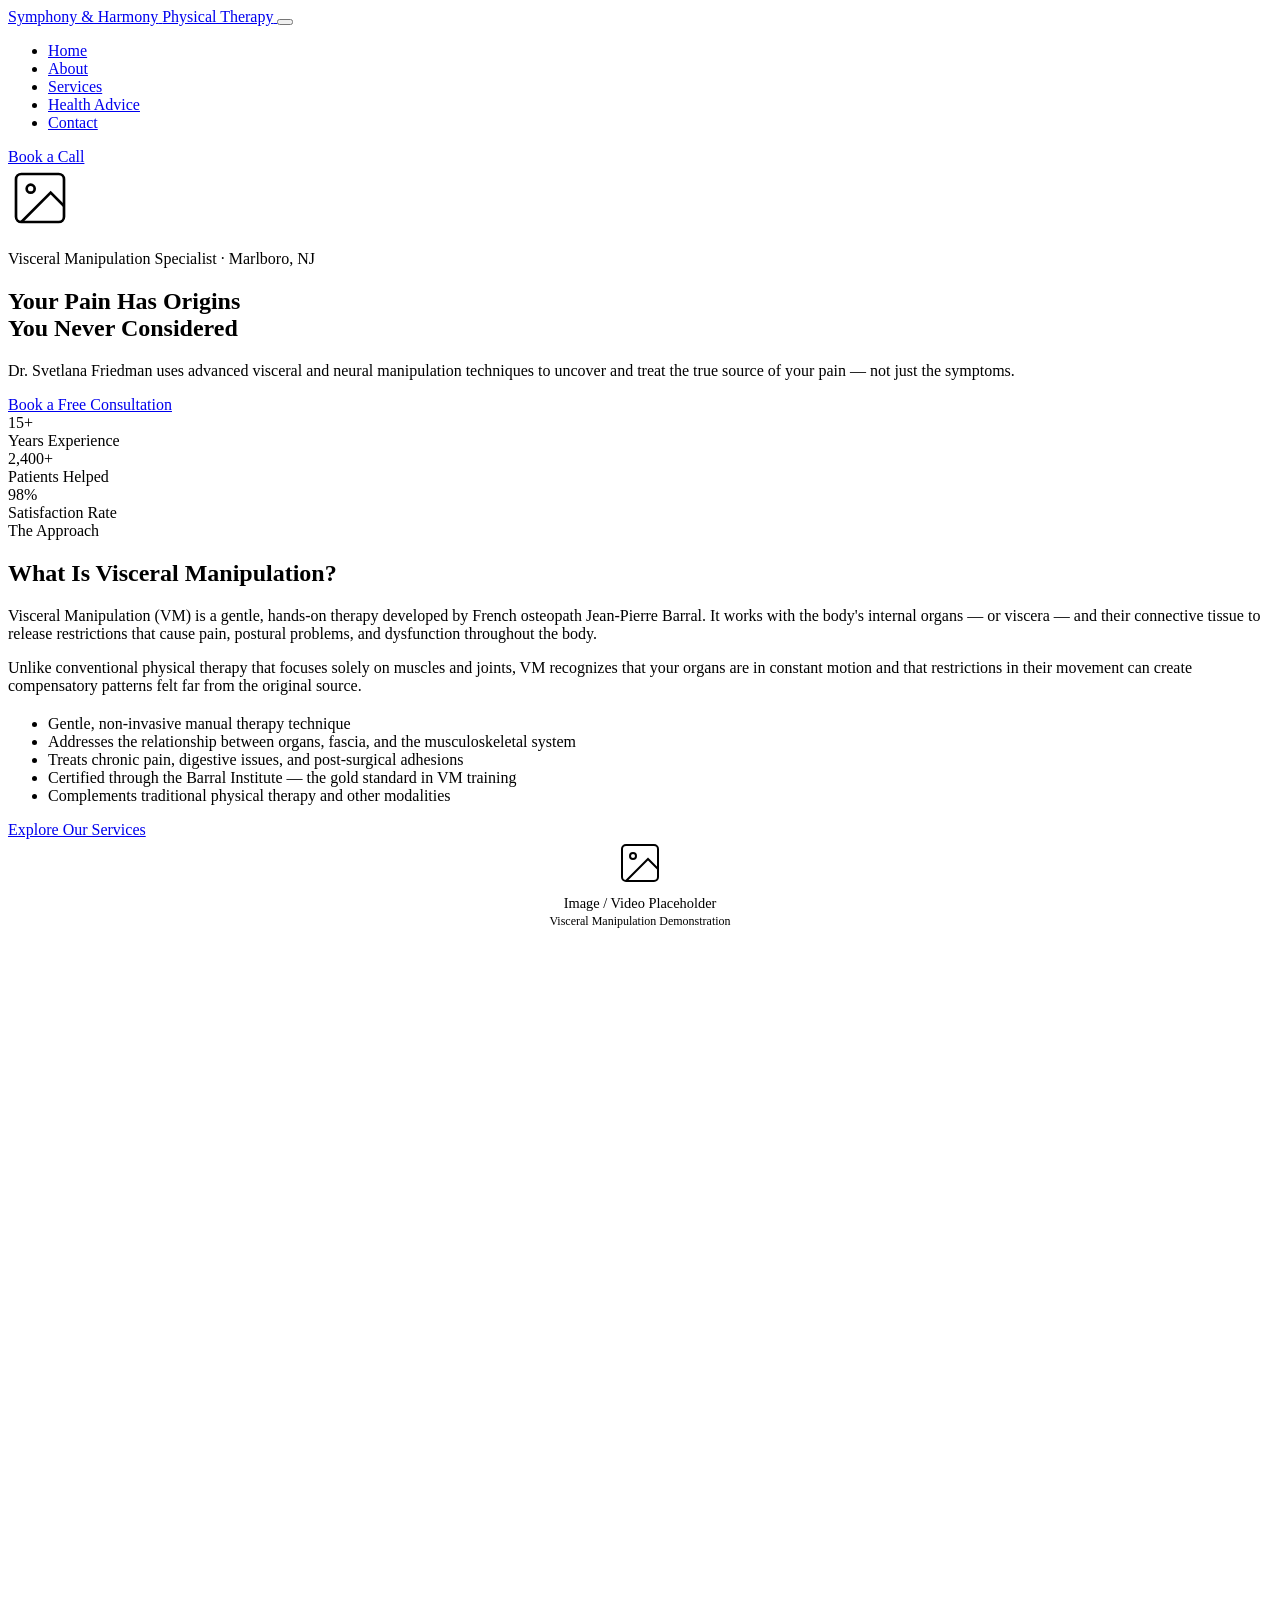
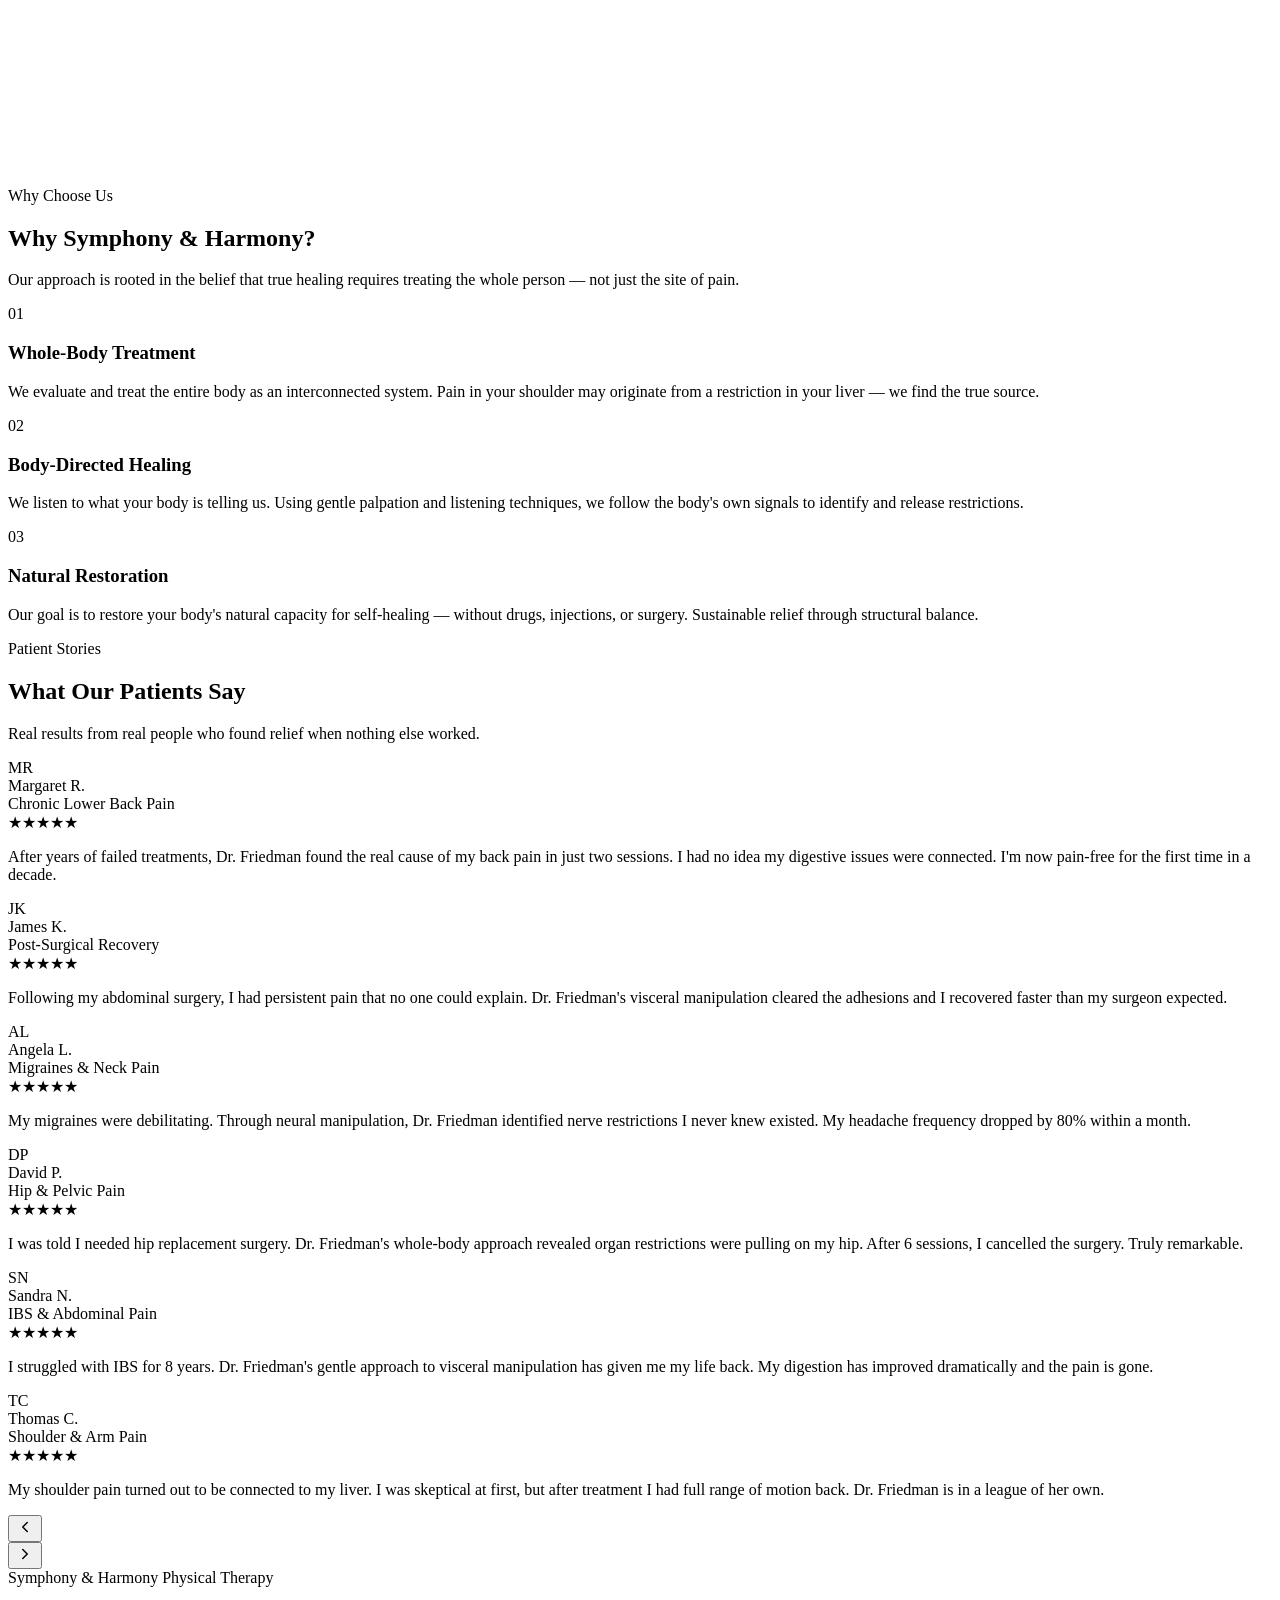
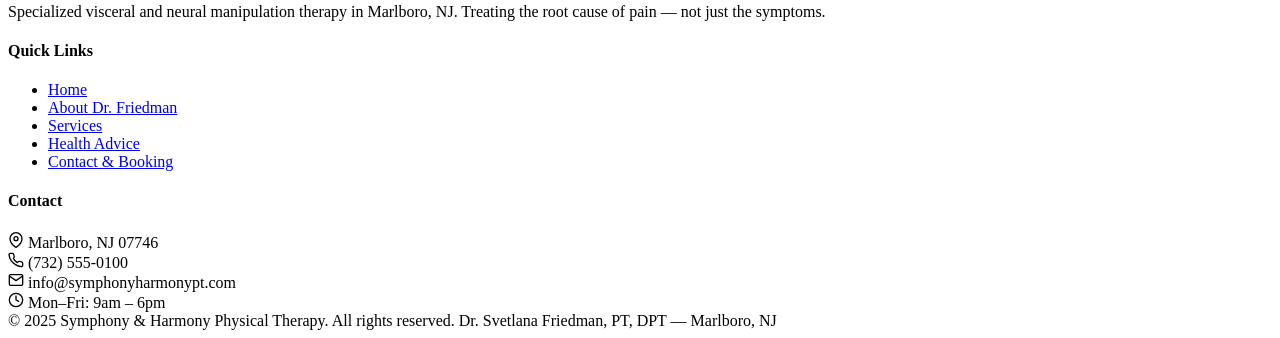
==== index.html @ 1149cce9 "Added index HTML structure for Symphony & Harmony website" ====
<!DOCTYPE html>
<html lang="en">
<head>
  <meta charset="UTF-8" />
  <meta name="viewport" content="width=device-width, initial-scale=1.0" />
  <title>Symphony & Harmony Physical Therapy — Home</title>
  <meta name="description" content="Dr. Svetlana Friedman, PT, DPT — Visceral Manipulation Specialist in Marlboro, NJ. Whole-body physical therapy that addresses the root cause of your pain." />
  <link rel="stylesheet" href="css/styles.css" />
</head>
<body>

  <!-- ══════════════════════════════════════════
       NAVBAR
  ══════════════════════════════════════════ -->
  <nav class="navbar" role="navigation" aria-label="Main navigation">
    <div class="container">
      <!-- Logo -->
      <a href="index.html" class="nav-logo" aria-label="Symphony & Harmony Physical Therapy Home">
        <span class="nav-logo__name">Symphony &amp; Harmony</span>
        <span class="nav-logo__sub">Physical Therapy</span>
      </a>

      <!-- Hamburger -->
      <button class="nav-toggle" aria-label="Toggle navigation menu" aria-expanded="false">
        <span></span><span></span><span></span>
      </button>

      <!-- Links -->
      <ul class="nav-links" role="list">
        <li><a href="index.html">Home</a></li>
        <li><a href="about.html">About</a></li>
        <li><a href="services.html">Services</a></li>
        <li><a href="health.html">Health Advice</a></li>
        <li><a href="contact.html">Contact</a></li>
      </ul>

      <!-- CTA -->
      <a href="contact.html" class="btn btn--primary nav-cta">Book a Call</a>
    </div>
  </nav>

  <!-- ══════════════════════════════════════════
       HERO
  ══════════════════════════════════════════ -->
  <section class="hero" aria-label="Hero">
    <div class="hero__bg">
      <div class="img-placeholder" style="height:100%;" aria-hidden="true">
        <!-- Hero background image placeholder -->
        <svg width="64" height="64" viewBox="0 0 24 24" fill="none" stroke="currentColor" stroke-width="1" aria-hidden="true">
          <rect x="3" y="3" width="18" height="18" rx="2"/><circle cx="8.5" cy="8.5" r="1.5"/>
          <polyline points="21 15 16 10 5 21"/>
        </svg>
      </div>
    </div>
    <div class="hero__overlay" aria-hidden="true"></div>
    <div class="hero__content fade-in">
      <p class="section__eyebrow" style="color:var(--light-blue);">Visceral Manipulation Specialist · Marlboro, NJ</p>
      <h1>Your Pain Has Origins<br>You Never Considered</h1>
      <p>Dr. Svetlana Friedman uses advanced visceral and neural manipulation techniques to uncover and treat the true source of your pain — not just the symptoms.</p>
      <a href="contact.html" class="btn btn--outline btn--lg">Book a Free Consultation</a>
    </div>
  </section>

  <!-- ══════════════════════════════════════════
       STATS BAR
  ══════════════════════════════════════════ -->
  <div class="stats-bar" aria-label="Practice statistics">
    <div class="container">
      <div class="stat-item fade-in">
        <div class="stat-item__number">15+</div>
        <div class="stat-item__label">Years Experience</div>
      </div>
      <div class="stat-item fade-in fade-in--delay-1">
        <div class="stat-item__number">2,400+</div>
        <div class="stat-item__label">Patients Helped</div>
      </div>
      <div class="stat-item fade-in fade-in--delay-2">
        <div class="stat-item__number">98%</div>
        <div class="stat-item__label">Satisfaction Rate</div>
      </div>
    </div>
  </div>

  <!-- ══════════════════════════════════════════
       WHAT IS VISCERAL MANIPULATION
  ══════════════════════════════════════════ -->
  <section class="section" id="visceral-manipulation" aria-labelledby="vm-heading">
    <div class="container">
      <div class="two-col">
        <!-- Text left -->
        <div class="fade-in">
          <span class="section__eyebrow">The Approach</span>
          <h2 id="vm-heading">What Is Visceral Manipulation?</h2>
          <p>Visceral Manipulation (VM) is a gentle, hands-on therapy developed by French osteopath Jean-Pierre Barral. It works with the body's internal organs — or viscera — and their connective tissue to release restrictions that cause pain, postural problems, and dysfunction throughout the body.</p>
          <p style="margin-top:1rem;">Unlike conventional physical therapy that focuses solely on muscles and joints, VM recognizes that your organs are in constant motion and that restrictions in their movement can create compensatory patterns felt far from the original source.</p>
          <ul class="dot-list" style="margin-top:1.25rem;">
            <li>Gentle, non-invasive manual therapy technique</li>
            <li>Addresses the relationship between organs, fascia, and the musculoskeletal system</li>
            <li>Treats chronic pain, digestive issues, and post-surgical adhesions</li>
            <li>Certified through the Barral Institute — the gold standard in VM training</li>
            <li>Complements traditional physical therapy and other modalities</li>
          </ul>
          <a href="services.html" class="btn btn--primary" style="margin-top:1.75rem;">Explore Our Services</a>
        </div>
        <!-- Image/video placeholder right -->
        <div class="fade-in fade-in--delay-1">
          <div class="img-placeholder" style="aspect-ratio:4/3; border-radius:var(--radius); font-size:0.9rem;" aria-label="Visceral Manipulation demonstration image placeholder">
            <div style="text-align:center;">
              <svg width="48" height="48" viewBox="0 0 24 24" fill="none" stroke="currentColor" stroke-width="1" aria-hidden="true" style="margin:0 auto 0.5rem;display:block;">
                <rect x="3" y="3" width="18" height="18" rx="2"/><circle cx="8.5" cy="8.5" r="1.5"/>
                <polyline points="21 15 16 10 5 21"/>
              </svg>
              Image / Video Placeholder<br><small>Visceral Manipulation Demonstration</small>
            </div>
          </div>
        </div>
      </div>
    </div>
  </section>

  <!-- ══════════════════════════════════════════
       WHY SYMPHONY & HARMONY
  ══════════════════════════════════════════ -->
  <section class="section section--alt" id="why-us" aria-labelledby="why-heading">
    <div class="container">
      <div class="section__header fade-in">
        <span class="section__eyebrow">Why Choose Us</span>
        <h2 id="why-heading">Why Symphony &amp; Harmony?</h2>
        <p>Our approach is rooted in the belief that true healing requires treating the whole person — not just the site of pain.</p>
      </div>
      <div class="why-cards">
        <div class="why-card fade-in">
          <div class="why-card__accent"></div>
          <div class="why-card__body">
            <div class="why-card__badge">01</div>
            <h3>Whole-Body Treatment</h3>
            <p>We evaluate and treat the entire body as an interconnected system. Pain in your shoulder may originate from a restriction in your liver — we find the true source.</p>
          </div>
        </div>
        <div class="why-card fade-in fade-in--delay-1">
          <div class="why-card__accent" style="background:var(--medium-blue);"></div>
          <div class="why-card__body">
            <div class="why-card__badge">02</div>
            <h3>Body-Directed Healing</h3>
            <p>We listen to what your body is telling us. Using gentle palpation and listening techniques, we follow the body's own signals to identify and release restrictions.</p>
          </div>
        </div>
        <div class="why-card fade-in fade-in--delay-2">
          <div class="why-card__accent" style="background:var(--light-blue);"></div>
          <div class="why-card__body">
            <div class="why-card__badge">03</div>
            <h3>Natural Restoration</h3>
            <p>Our goal is to restore your body's natural capacity for self-healing — without drugs, injections, or surgery. Sustainable relief through structural balance.</p>
          </div>
        </div>
      </div>
    </div>
  </section>

  <!-- ══════════════════════════════════════════
       TESTIMONIALS
  ══════════════════════════════════════════ -->
  <section class="section testimonials" id="testimonials" aria-labelledby="testimonials-heading">
    <div class="container">
      <div class="section__header fade-in">
        <span class="section__eyebrow">Patient Stories</span>
        <h2 id="testimonials-heading">What Our Patients Say</h2>
        <p>Real results from real people who found relief when nothing else worked.</p>
      </div>

      <div class="testimonial-track-wrap fade-in">
        <div class="testimonial-track">

          <!-- Testimonial 1 -->
          <div class="testimonial-card">
            <div class="testimonial-card__header">
              <div class="testimonial-avatar" aria-hidden="true">MR</div>
              <div>
                <div class="testimonial-card__name">Margaret R.</div>
                <div class="testimonial-card__condition">Chronic Lower Back Pain</div>
              </div>
            </div>
            <div class="stars" aria-label="5 out of 5 stars">★★★★★</div>
            <p class="testimonial-card__quote">After years of failed treatments, Dr. Friedman found the real cause of my back pain in just two sessions. I had no idea my digestive issues were connected. I'm now pain-free for the first time in a decade.</p>
          </div>

          <!-- Testimonial 2 -->
          <div class="testimonial-card">
            <div class="testimonial-card__header">
              <div class="testimonial-avatar" aria-hidden="true">JK</div>
              <div>
                <div class="testimonial-card__name">James K.</div>
                <div class="testimonial-card__condition">Post-Surgical Recovery</div>
              </div>
            </div>
            <div class="stars" aria-label="5 out of 5 stars">★★★★★</div>
            <p class="testimonial-card__quote">Following my abdominal surgery, I had persistent pain that no one could explain. Dr. Friedman's visceral manipulation cleared the adhesions and I recovered faster than my surgeon expected.</p>
          </div>

          <!-- Testimonial 3 -->
          <div class="testimonial-card">
            <div class="testimonial-card__header">
              <div class="testimonial-avatar" aria-hidden="true">AL</div>
              <div>
                <div class="testimonial-card__name">Angela L.</div>
                <div class="testimonial-card__condition">Migraines &amp; Neck Pain</div>
              </div>
            </div>
            <div class="stars" aria-label="5 out of 5 stars">★★★★★</div>
            <p class="testimonial-card__quote">My migraines were debilitating. Through neural manipulation, Dr. Friedman identified nerve restrictions I never knew existed. My headache frequency dropped by 80% within a month.</p>
          </div>

          <!-- Testimonial 4 -->
          <div class="testimonial-card">
            <div class="testimonial-card__header">
              <div class="testimonial-avatar" aria-hidden="true">DP</div>
              <div>
                <div class="testimonial-card__name">David P.</div>
                <div class="testimonial-card__condition">Hip &amp; Pelvic Pain</div>
              </div>
            </div>
            <div class="stars" aria-label="5 out of 5 stars">★★★★★</div>
            <p class="testimonial-card__quote">I was told I needed hip replacement surgery. Dr. Friedman's whole-body approach revealed organ restrictions were pulling on my hip. After 6 sessions, I cancelled the surgery. Truly remarkable.</p>
          </div>

          <!-- Testimonial 5 -->
          <div class="testimonial-card">
            <div class="testimonial-card__header">
              <div class="testimonial-avatar" aria-hidden="true">SN</div>
              <div>
                <div class="testimonial-card__name">Sandra N.</div>
                <div class="testimonial-card__condition">IBS &amp; Abdominal Pain</div>
              </div>
            </div>
            <div class="stars" aria-label="5 out of 5 stars">★★★★★</div>
            <p class="testimonial-card__quote">I struggled with IBS for 8 years. Dr. Friedman's gentle approach to visceral manipulation has given me my life back. My digestion has improved dramatically and the pain is gone.</p>
          </div>

          <!-- Testimonial 6 -->
          <div class="testimonial-card">
            <div class="testimonial-card__header">
              <div class="testimonial-avatar" aria-hidden="true">TC</div>
              <div>
                <div class="testimonial-card__name">Thomas C.</div>
                <div class="testimonial-card__condition">Shoulder &amp; Arm Pain</div>
              </div>
            </div>
            <div class="stars" aria-label="5 out of 5 stars">★★★★★</div>
            <p class="testimonial-card__quote">My shoulder pain turned out to be connected to my liver. I was skeptical at first, but after treatment I had full range of motion back. Dr. Friedman is in a league of her own.</p>
          </div>

        </div>
      </div>

      <!-- Controls -->
      <div class="carousel-controls fade-in">
        <button class="carousel-btn carousel-btn--prev" aria-label="Previous testimonials">
          <svg width="18" height="18" viewBox="0 0 24 24" fill="none" stroke="currentColor" stroke-width="2" stroke-linecap="round" stroke-linejoin="round" aria-hidden="true"><polyline points="15 18 9 12 15 6"/></svg>
        </button>
        <div class="carousel-dots" role="tablist" aria-label="Testimonial pages"></div>
        <button class="carousel-btn carousel-btn--next" aria-label="Next testimonials">
          <svg width="18" height="18" viewBox="0 0 24 24" fill="none" stroke="currentColor" stroke-width="2" stroke-linecap="round" stroke-linejoin="round" aria-hidden="true"><polyline points="9 18 15 12 9 6"/></svg>
        </button>
      </div>
    </div>
  </section>

  <!-- ══════════════════════════════════════════
       FOOTER
  ══════════════════════════════════════════ -->
  <footer class="footer" role="contentinfo">
    <div class="container">
      <div class="footer__grid">
        <!-- Brand -->
        <div class="footer__brand">
          <div class="nav-logo">
            <span class="nav-logo__name">Symphony &amp; Harmony</span>
            <span class="nav-logo__sub">Physical Therapy</span>
          </div>
          <p>Specialized visceral and neural manipulation therapy in Marlboro, NJ. Treating the root cause of pain — not just the symptoms.</p>
        </div>
        <!-- Quick Links -->
        <div class="footer__col">
          <h4>Quick Links</h4>
          <ul>
            <li><a href="index.html">Home</a></li>
            <li><a href="about.html">About Dr. Friedman</a></li>
            <li><a href="services.html">Services</a></li>
            <li><a href="health.html">Health Advice</a></li>
            <li><a href="contact.html">Contact &amp; Booking</a></li>
          </ul>
        </div>
        <!-- Contact -->
        <div class="footer__col">
          <h4>Contact</h4>
          <div class="footer__contact-item">
            <svg width="16" height="16" viewBox="0 0 24 24" fill="none" stroke="currentColor" stroke-width="2" stroke-linecap="round" stroke-linejoin="round" aria-hidden="true"><path d="M21 10c0 7-9 13-9 13s-9-6-9-13a9 9 0 0 1 18 0z"/><circle cx="12" cy="10" r="3"/></svg>
            <span>Marlboro, NJ 07746</span>
          </div>
          <div class="footer__contact-item">
            <svg width="16" height="16" viewBox="0 0 24 24" fill="none" stroke="currentColor" stroke-width="2" stroke-linecap="round" stroke-linejoin="round" aria-hidden="true"><path d="M22 16.92v3a2 2 0 0 1-2.18 2 19.79 19.79 0 0 1-8.63-3.07A19.5 19.5 0 0 1 4.69 13a19.79 19.79 0 0 1-3.07-8.67A2 2 0 0 1 3.6 2h3a2 2 0 0 1 2 1.72c.127.96.361 1.903.7 2.81a2 2 0 0 1-.45 2.11L8.09 9.91a16 16 0 0 0 6 6l1.27-1.27a2 2 0 0 1 2.11-.45c.907.339 1.85.573 2.81.7A2 2 0 0 1 22 16.92z"/></svg>
            <span>(732) 555-0100</span>
          </div>
          <div class="footer__contact-item">
            <svg width="16" height="16" viewBox="0 0 24 24" fill="none" stroke="currentColor" stroke-width="2" stroke-linecap="round" stroke-linejoin="round" aria-hidden="true"><path d="M4 4h16c1.1 0 2 .9 2 2v12c0 1.1-.9 2-2 2H4c-1.1 0-2-.9-2-2V6c0-1.1.9-2 2-2z"/><polyline points="22,6 12,13 2,6"/></svg>
            <span>info@symphonyharmonypt.com</span>
          </div>
          <div class="footer__contact-item">
            <svg width="16" height="16" viewBox="0 0 24 24" fill="none" stroke="currentColor" stroke-width="2" stroke-linecap="round" stroke-linejoin="round" aria-hidden="true"><circle cx="12" cy="12" r="10"/><polyline points="12 6 12 12 16 14"/></svg>
            <span>Mon–Fri: 9am – 6pm</span>
          </div>
        </div>
      </div>

      <div class="footer__bottom">
        <span>&copy; 2025 Symphony &amp; Harmony Physical Therapy. All rights reserved.</span>
        <span>Dr. Svetlana Friedman, PT, DPT — Marlboro, NJ</span>
      </div>
    </div>
  </footer>

  <script src="js/main.js"></script>
</body>
</html>
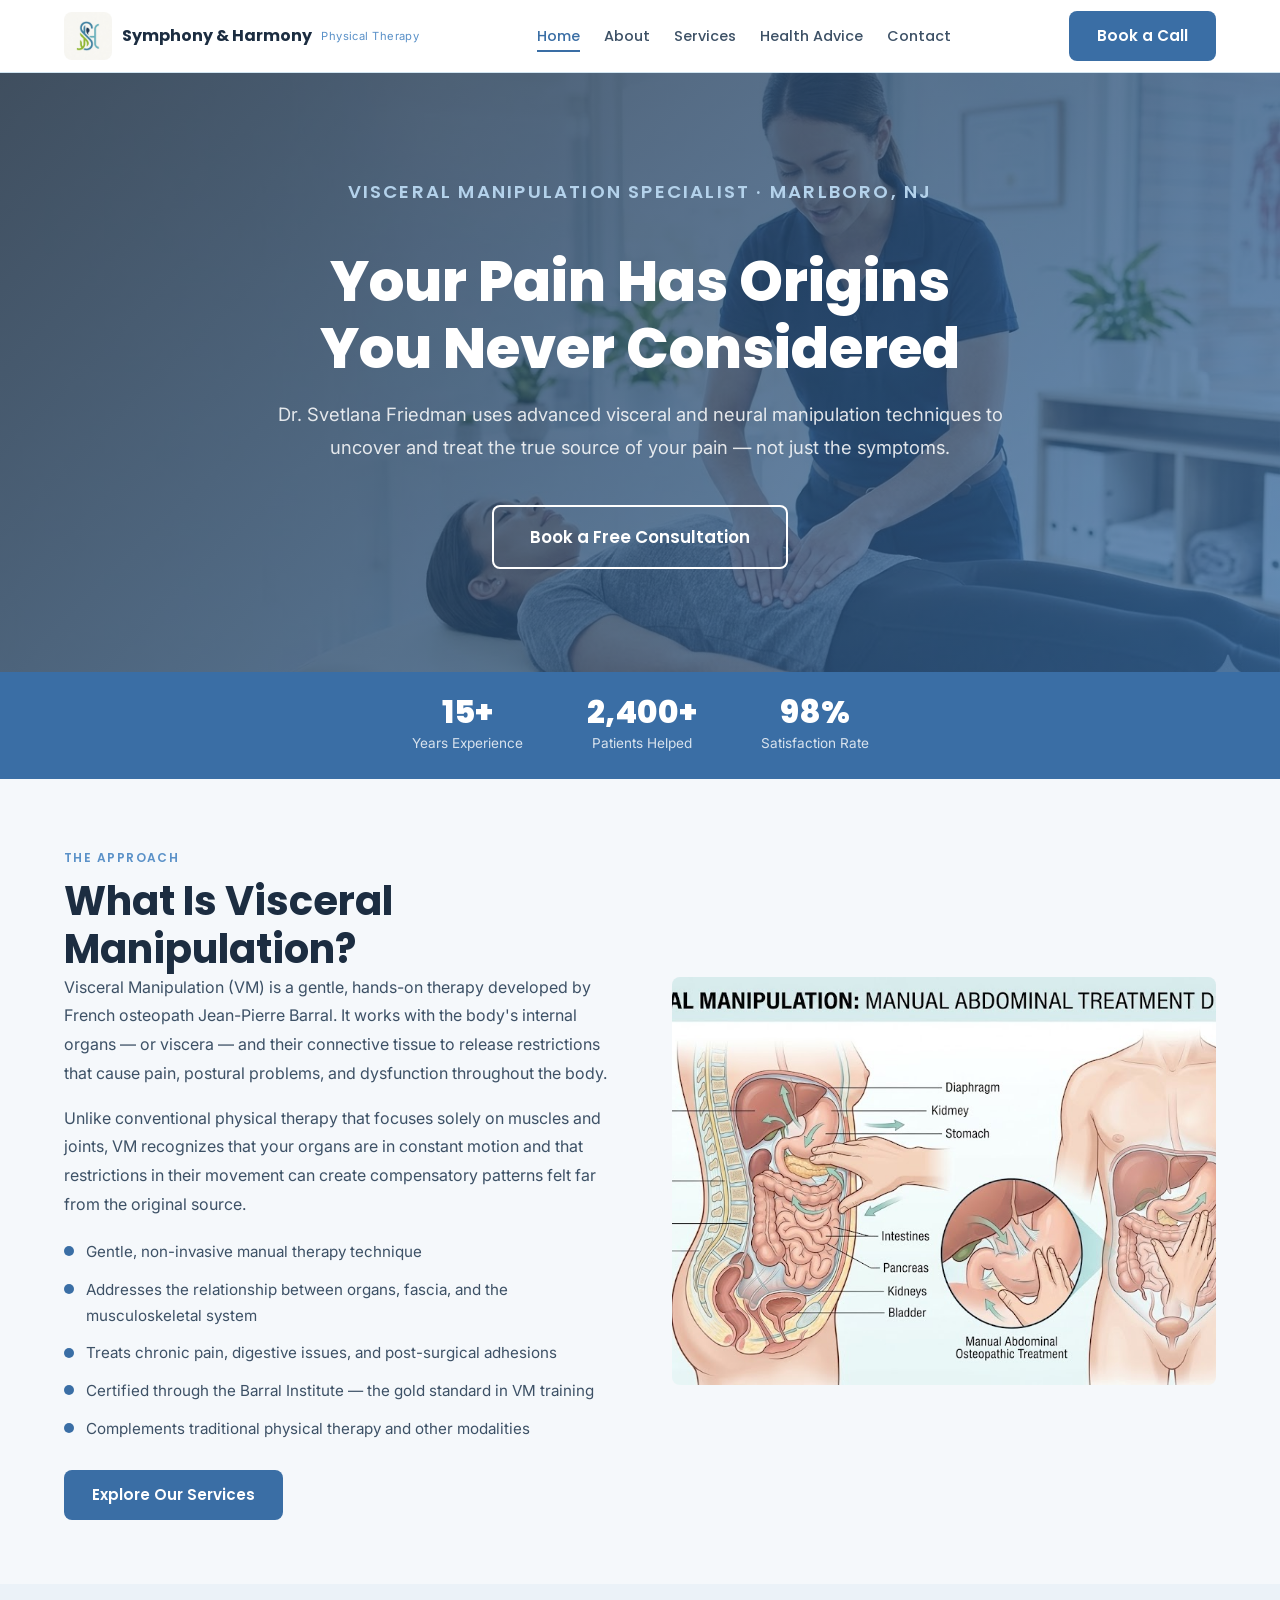
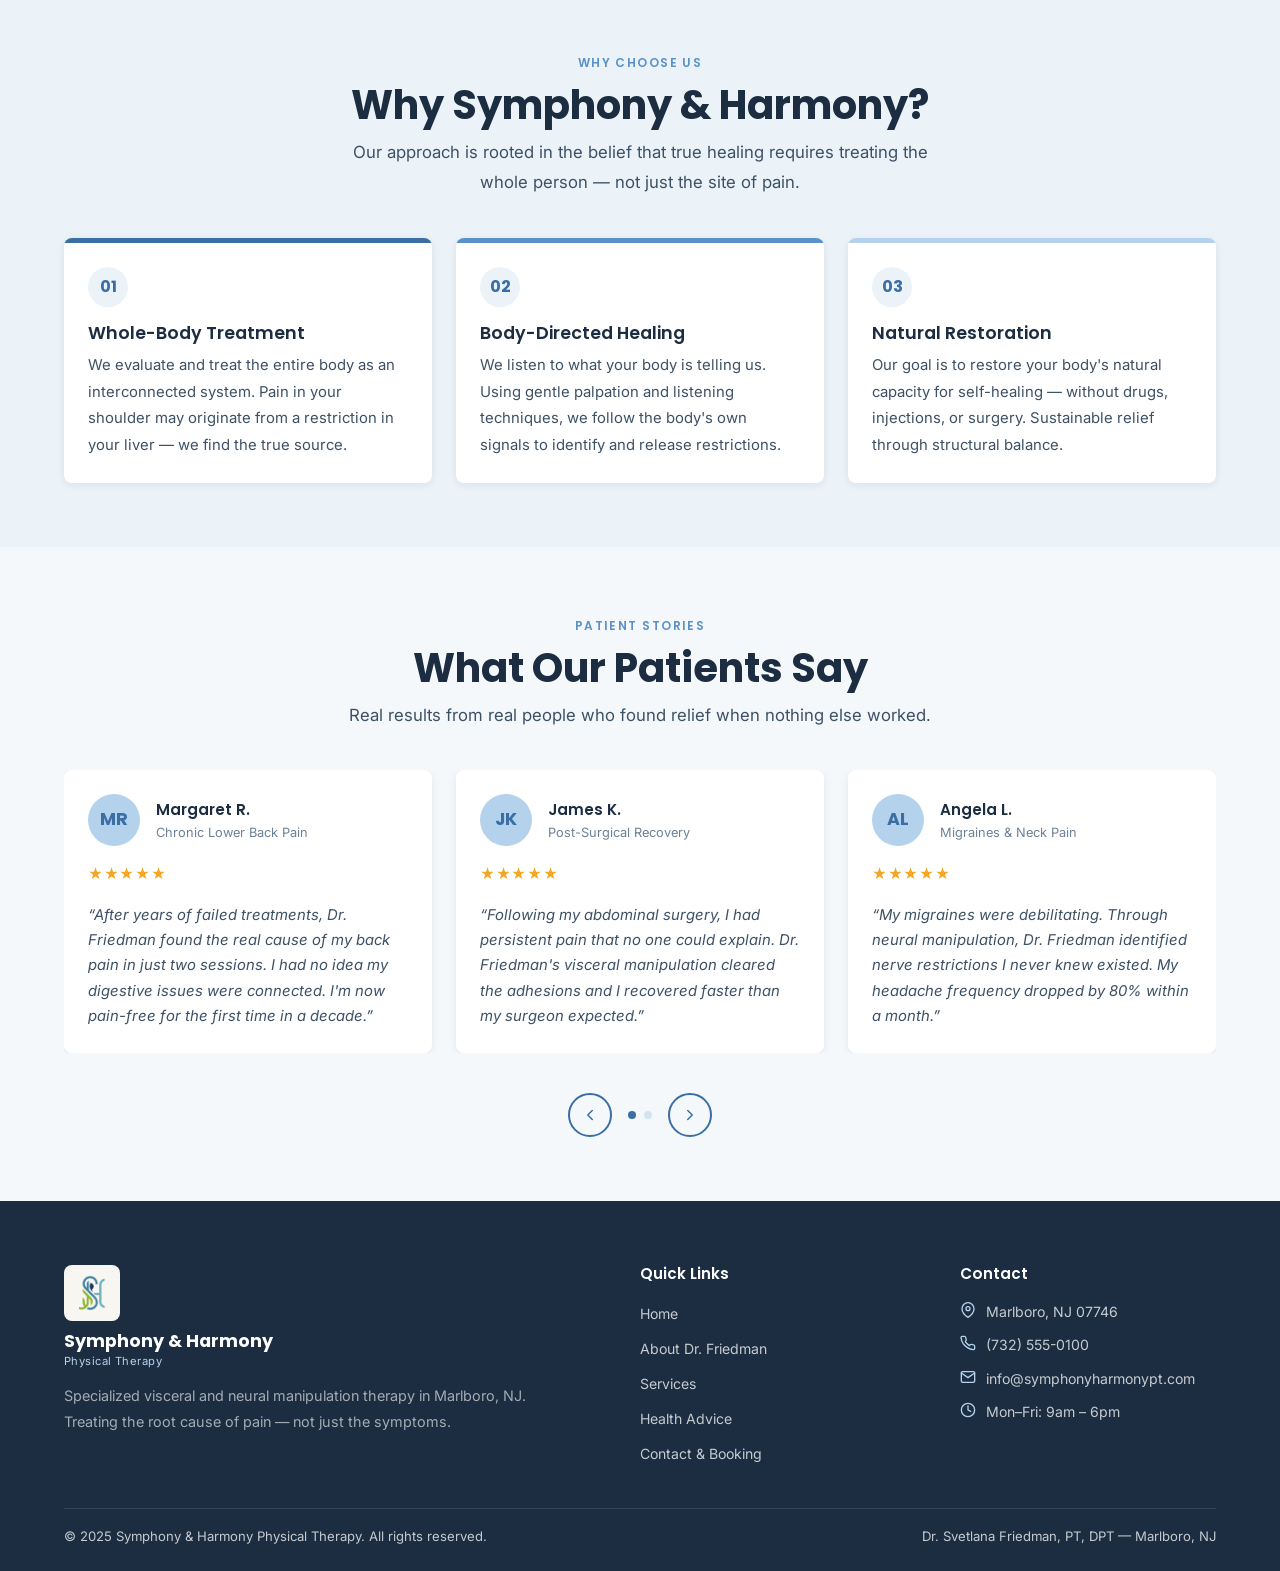
==== commit d1dad0ff: "added images into site now time to style" ====
--- a/index.html
+++ b/index.html
@@ -16,6 +16,7 @@
     <div class="container">
       <!-- Logo -->
       <a href="index.html" class="nav-logo" aria-label="Symphony & Harmony Physical Therapy Home">
+        <img src="images/logo.jpg" alt="Symphony & Harmony logo" class="nav-logo__img" />
         <span class="nav-logo__name">Symphony &amp; Harmony</span>
         <span class="nav-logo__sub">Physical Therapy</span>
       </a>
@@ -44,13 +45,7 @@
   ══════════════════════════════════════════ -->
   <section class="hero" aria-label="Hero">
     <div class="hero__bg">
-      <div class="img-placeholder" style="height:100%;" aria-hidden="true">
-        <!-- Hero background image placeholder -->
-        <svg width="64" height="64" viewBox="0 0 24 24" fill="none" stroke="currentColor" stroke-width="1" aria-hidden="true">
-          <rect x="3" y="3" width="18" height="18" rx="2"/><circle cx="8.5" cy="8.5" r="1.5"/>
-          <polyline points="21 15 16 10 5 21"/>
-        </svg>
-      </div>
+      <img src="images/home.jpg" alt="Symphony & Harmony clinic" class="hero__bg-img" />
     </div>
     <div class="hero__overlay" aria-hidden="true"></div>
     <div class="hero__content fade-in">
@@ -104,15 +99,7 @@
         </div>
         <!-- Image/video placeholder right -->
         <div class="fade-in fade-in--delay-1">
-          <div class="img-placeholder" style="aspect-ratio:4/3; border-radius:var(--radius); font-size:0.9rem;" aria-label="Visceral Manipulation demonstration image placeholder">
-            <div style="text-align:center;">
-              <svg width="48" height="48" viewBox="0 0 24 24" fill="none" stroke="currentColor" stroke-width="1" aria-hidden="true" style="margin:0 auto 0.5rem;display:block;">
-                <rect x="3" y="3" width="18" height="18" rx="2"/><circle cx="8.5" cy="8.5" r="1.5"/>
-                <polyline points="21 15 16 10 5 21"/>
-              </svg>
-              Image / Video Placeholder<br><small>Visceral Manipulation Demonstration</small>
-            </div>
-          </div>
+            <img src="images/Visceral Manipulation Treatment.jpg" alt="Visceral Manipulation demonstration" style="width:100%; aspect-ratio:4/3; border-radius:var(--radius); object-fit:cover;" />
         </div>
       </div>
     </div>
@@ -274,9 +261,10 @@
         <!-- Brand -->
         <div class="footer__brand">
           <div class="nav-logo">
-            <span class="nav-logo__name">Symphony &amp; Harmony</span>
-            <span class="nav-logo__sub">Physical Therapy</span>
-          </div>
+              <img src="images/logo.jpg" alt="Symphony & Harmony logo" class="nav-logo__img" />
+              <span class="nav-logo__name">Symphony &amp; Harmony</span>
+              <span class="nav-logo__sub">Physical Therapy</span>
+            </div>
           <p>Specialized visceral and neural manipulation therapy in Marlboro, NJ. Treating the root cause of pain — not just the symptoms.</p>
         </div>
         <!-- Quick Links -->
@@ -319,6 +307,7 @@
     </div>
   </footer>
 
+  <script src="https://code.jquery.com/jquery-3.6.4.min.js"></script>
   <script src="js/main.js"></script>
 </body>
 </html>
--- a/css/styles.css
+++ b/css/styles.css
@@ -0,0 +1,1033 @@
+/* ============================================================
+   Symphony & Harmony Physical Therapy — Global Stylesheet
+   ============================================================ */
+
+/* ── Google Fonts ── */
+@import url('https://fonts.googleapis.com/css2?family=Poppins:wght@400;500;600;700;800&family=Inter:wght@300;400;500;600&display=swap');
+
+/* ── CSS Custom Properties ── */
+:root {
+  --navy:        #1C2D41;
+  --primary:     #3A6EA5;
+  --medium-blue: #5A91C8;
+  --light-blue:  #B4D2EB;
+  --page-bg:     #F5F8FB;
+  --section-bg:  #EBF2F8;
+  --white:       #FFFFFF;
+  --text-dark:   #1C2D41;
+  --text-mid:    #3D5166;
+  --text-light:  #6B8299;
+  --border:      #D0E4F0;
+
+  --radius:      8px;
+  --shadow-sm:   0 2px 8px rgba(28,45,65,0.08);
+  --shadow-md:   0 4px 20px rgba(28,45,65,0.12);
+  --shadow-lg:   0 8px 40px rgba(28,45,65,0.16);
+
+  --space-xs:    0.5rem;
+  --space-sm:    1rem;
+  --space-md:    1.5rem;
+  --space-lg:    2.5rem;
+  --space-xl:    4rem;
+  --space-2xl:   6rem;
+
+  --container:   1200px;
+  --nav-h:       72px;
+
+  --font-head:   'Poppins', sans-serif;
+  --font-body:   'Inter', sans-serif;
+
+  --transition:  0.3s ease;
+}
+
+/* ── Reset & Base ── */
+*, *::before, *::after { box-sizing: border-box; margin: 0; padding: 0; }
+
+html { scroll-behavior: smooth; font-size: 16px; }
+
+body {
+  font-family: var(--font-body);
+  background: var(--page-bg);
+  color: var(--text-dark);
+  line-height: 1.7;
+  -webkit-font-smoothing: antialiased;
+}
+
+img { max-width: 100%; display: block; }
+a  { color: inherit; text-decoration: none; }
+ul { list-style: none; }
+button { cursor: pointer; border: none; background: none; font-family: inherit; }
+
+/* ── Typography ── */
+h1, h2, h3, h4, h5 {
+  font-family: var(--font-head);
+  line-height: 1.2;
+  color: var(--text-dark);
+}
+h1 { font-size: clamp(2rem, 5vw, 3.5rem); font-weight: 800; }
+h2 { font-size: clamp(1.6rem, 3.5vw, 2.5rem); font-weight: 700; }
+h3 { font-size: clamp(1.2rem, 2.5vw, 1.6rem); font-weight: 600; }
+h4 { font-size: 1.1rem; font-weight: 600; }
+p  { color: var(--text-mid); line-height: 1.8; }
+
+/* ── Container ── */
+.container {
+  width: 100%;
+  max-width: var(--container);
+  margin: 0 auto;
+  padding: 0 var(--space-md);
+}
+
+/* ── Section Spacing ── */
+.section { padding: var(--space-xl) 0; }
+.section--alt { background: var(--section-bg); }
+.section__header { text-align: center; margin-bottom: var(--space-lg); }
+.section__header p { max-width: 600px; margin: var(--space-xs) auto 0; font-size: 1.05rem; }
+.section__eyebrow {
+  display: inline-block;
+  font-family: var(--font-head);
+  font-size: 0.75rem;
+  font-weight: 600;
+  letter-spacing: 0.12em;
+  text-transform: uppercase;
+  color: var(--medium-blue);
+  margin-bottom: var(--space-xs);
+}
+
+/* ── Buttons ── */
+.btn {
+  display: inline-flex;
+  align-items: center;
+  gap: 0.5rem;
+  padding: 0.75rem 1.75rem;
+  border-radius: var(--radius);
+  font-family: var(--font-head);
+  font-size: 0.95rem;
+  font-weight: 600;
+  transition: all var(--transition);
+  white-space: nowrap;
+}
+.btn--primary {
+  background: var(--primary);
+  color: var(--white);
+}
+.btn--primary:hover {
+  background: var(--navy);
+  transform: translateY(-2px);
+  box-shadow: var(--shadow-md);
+}
+.btn--outline {
+  background: transparent;
+  color: var(--white);
+  border: 2px solid var(--white);
+}
+.btn--outline:hover {
+  background: var(--white);
+  color: var(--navy);
+  transform: translateY(-2px);
+}
+.btn--navy {
+  background: var(--navy);
+  color: var(--white);
+}
+.btn--navy:hover {
+  background: var(--primary);
+  transform: translateY(-2px);
+  box-shadow: var(--shadow-md);
+}
+.btn--lg { padding: 1rem 2.25rem; font-size: 1.05rem; }
+
+/* ── Cards ── */
+.card {
+  background: var(--white);
+  border-radius: var(--radius);
+  box-shadow: var(--shadow-sm);
+  overflow: hidden;
+  transition: box-shadow var(--transition), transform var(--transition);
+}
+.card:hover {
+  box-shadow: var(--shadow-md);
+  transform: translateY(-4px);
+}
+
+/* ── Image Placeholder ── */
+.img-placeholder {
+  background: var(--light-blue);
+  display: flex;
+  align-items: center;
+  justify-content: center;
+  color: var(--primary);
+  font-family: var(--font-head);
+  font-size: 0.85rem;
+  font-weight: 500;
+  letter-spacing: 0.05em;
+}
+.img-placeholder svg { opacity: 0.4; }
+
+/* ============================================================
+   NAVBAR
+   ============================================================ */
+.navbar {
+  position: sticky;
+  top: 0;
+  z-index: 1000;
+  background: var(--white);
+  height: var(--nav-h);
+  box-shadow: 0 1px 0 var(--border);
+  display: flex;
+  align-items: center;
+}
+.navbar .container {
+  display: flex;
+  align-items: center;
+  justify-content: space-between;
+  gap: var(--space-md);
+}
+
+.nav-logo {
+  display: flex;
+  flex-direction: row;
+  align-items: center;
+  gap: 0.6rem;
+  line-height: 1.1;
+  flex-shrink: 0;
+}
+.nav-logo__img {
+  width: 48px;
+  height: 48px;
+  border-radius: 8px;
+  object-fit: cover;
+  flex-shrink: 0;
+}
+.nav-logo__name {
+  font-family: var(--font-head);
+  font-size: 1rem;
+  font-weight: 700;
+  color: var(--navy);
+}
+.nav-logo__sub {
+  font-family: var(--font-body);
+  font-size: 0.7rem;
+  font-weight: 400;
+  color: var(--medium-blue);
+  letter-spacing: 0.04em;
+}
+
+/* Footer brand uses vertical layout */
+.footer__brand .nav-logo { flex-direction: column; gap: 0.25rem; align-items: flex-start; }
+.footer__brand .nav-logo__img { width: 56px; height: 56px; margin-bottom: 0.4rem; }
+
+/* Hero background images */
+.hero__bg img,
+.hero-strip__bg img {
+  width: 100%;
+  height: 100%;
+  object-fit: cover;
+  display: block;
+}
+.hero__bg .img-placeholder,
+.hero-strip__bg .img-placeholder { display: none; }
+
+/* Nav links */
+.nav-links {
+  display: flex;
+  align-items: center;
+  gap: var(--space-md);
+}
+.nav-links a {
+  font-family: var(--font-head);
+  font-size: 0.9rem;
+  font-weight: 500;
+  color: var(--text-mid);
+  padding: 0.25rem 0;
+  position: relative;
+  transition: color var(--transition);
+}
+.nav-links a::after {
+  content: '';
+  position: absolute;
+  bottom: -2px; left: 0;
+  width: 0; height: 2px;
+  background: var(--primary);
+  transition: width var(--transition);
+}
+.nav-links a:hover,
+.nav-links a.active {
+  color: var(--primary);
+}
+.nav-links a:hover::after,
+.nav-links a.active::after { width: 100%; }
+
+/* Hamburger */
+.nav-toggle {
+  display: none;
+  flex-direction: column;
+  gap: 5px;
+  padding: 6px;
+  z-index: 1100;
+}
+.nav-toggle span {
+  display: block;
+  width: 24px; height: 2px;
+  background: var(--navy);
+  border-radius: 2px;
+  transition: all var(--transition);
+}
+.nav-toggle.open span:nth-child(1) { transform: translateY(7px) rotate(45deg); }
+.nav-toggle.open span:nth-child(2) { opacity: 0; transform: scaleX(0); }
+.nav-toggle.open span:nth-child(3) { transform: translateY(-7px) rotate(-45deg); }
+
+/* ============================================================
+   HERO
+   ============================================================ */
+.hero {
+  position: relative;
+  min-height: 600px;
+  display: flex;
+  align-items: center;
+  justify-content: center;
+  text-align: center;
+  overflow: hidden;
+}
+.hero__bg {
+  position: absolute;
+  inset: 0;
+  background: var(--navy);
+}
+.hero__bg .img-placeholder {
+  width: 100%; height: 100%;
+  opacity: 0.35;
+}
+.hero__overlay {
+  position: absolute;
+  inset: 0;
+  background: linear-gradient(135deg, rgba(28,45,65,0.82) 0%, rgba(58,110,165,0.72) 100%);
+}
+.hero__content {
+  position: relative;
+  z-index: 2;
+  max-width: 780px;
+  padding: var(--space-xl) var(--space-md);
+  color: var(--white);
+}
+.hero__content h1 { color: var(--white); margin-bottom: var(--space-sm); }
+.hero__content p {
+  color: rgba(255,255,255,0.85);
+  font-size: 1.15rem;
+  margin-bottom: var(--space-lg);
+}
+
+/* Mini hero strip */
+.hero-strip {
+  background: var(--navy);
+  padding: var(--space-lg) 0;
+  text-align: center;
+}
+.hero-strip h1, .hero-strip h2 { color: var(--white); }
+.hero-strip p { color: var(--light-blue); margin-top: var(--space-xs); }
+
+.hero-strip--img {
+  position: relative;
+  overflow: hidden;
+}
+.hero-strip--img .hero-strip__bg {
+  position: absolute;
+  inset: 0;
+}
+.hero-strip--img .hero-strip__bg .img-placeholder {
+  width: 100%; height: 100%; opacity: 0.25;
+}
+.hero-strip--img .hero-strip__overlay {
+  position: absolute;
+  inset: 0;
+  background: rgba(28,45,65,0.78);
+}
+.hero-strip--img .container { position: relative; z-index: 2; }
+
+/* ============================================================
+   STATS BAR
+   ============================================================ */
+.stats-bar {
+  background: var(--primary);
+  padding: var(--space-md) 0;
+}
+.stats-bar .container {
+  display: flex;
+  align-items: center;
+  justify-content: center;
+  gap: var(--space-xl);
+  flex-wrap: wrap;
+}
+.stat-item { text-align: center; }
+.stat-item__number {
+  font-family: var(--font-head);
+  font-size: 2rem;
+  font-weight: 800;
+  color: var(--white);
+  line-height: 1;
+}
+.stat-item__label {
+  font-size: 0.85rem;
+  color: rgba(255,255,255,0.8);
+  margin-top: 0.25rem;
+}
+
+/* ============================================================
+   TWO-COLUMN LAYOUT
+   ============================================================ */
+.two-col {
+  display: grid;
+  grid-template-columns: 1fr 1fr;
+  gap: var(--space-xl);
+  align-items: center;
+}
+.two-col--reverse { direction: rtl; }
+.two-col--reverse > * { direction: ltr; }
+
+/* ── Bullet list with dot icons ── */
+.dot-list { display: flex; flex-direction: column; gap: 0.75rem; margin-top: var(--space-sm); }
+.dot-list li {
+  display: flex;
+  align-items: flex-start;
+  gap: 0.75rem;
+  color: var(--text-mid);
+  font-size: 0.95rem;
+}
+.dot-list li::before {
+  content: '';
+  flex-shrink: 0;
+  width: 10px; height: 10px;
+  border-radius: 50%;
+  background: var(--primary);
+  margin-top: 0.45rem;
+}
+
+/* ============================================================
+   WHY CARDS (number badge + accent bar)
+   ============================================================ */
+.why-cards {
+  display: grid;
+  grid-template-columns: repeat(3, 1fr);
+  gap: var(--space-md);
+}
+.why-card {
+  background: var(--white);
+  border-radius: var(--radius);
+  box-shadow: var(--shadow-sm);
+  overflow: hidden;
+  transition: box-shadow var(--transition), transform var(--transition);
+}
+.why-card:hover { box-shadow: var(--shadow-md); transform: translateY(-4px); }
+.why-card__accent { height: 5px; background: var(--primary); }
+.why-card__body { padding: var(--space-md); }
+.why-card__badge {
+  display: inline-flex;
+  align-items: center;
+  justify-content: center;
+  width: 40px; height: 40px;
+  border-radius: 50%;
+  background: var(--section-bg);
+  color: var(--primary);
+  font-family: var(--font-head);
+  font-weight: 700;
+  font-size: 1rem;
+  margin-bottom: var(--space-sm);
+}
+.why-card h3 { margin-bottom: 0.5rem; font-size: 1.1rem; }
+.why-card p { font-size: 0.93rem; }
+
+/* ============================================================
+   TESTIMONIALS CAROUSEL
+   ============================================================ */
+.testimonials { overflow: hidden; }
+.testimonial-track-wrap { overflow: hidden; }
+.testimonial-track {
+  display: flex;
+  gap: var(--space-md);
+  transition: transform 0.45s ease;
+}
+.testimonial-card {
+  flex: 0 0 calc((100% - 2 * var(--space-md)) / 3);
+  background: var(--white);
+  border-radius: var(--radius);
+  box-shadow: var(--shadow-sm);
+  padding: var(--space-md);
+  display: flex;
+  flex-direction: column;
+  gap: var(--space-sm);
+}
+.testimonial-card__header { display: flex; align-items: center; gap: var(--space-sm); }
+.testimonial-avatar {
+  width: 52px; height: 52px;
+  border-radius: 50%;
+  background: var(--light-blue);
+  flex-shrink: 0;
+  display: flex; align-items: center; justify-content: center;
+  font-family: var(--font-head);
+  font-weight: 700;
+  color: var(--primary);
+  font-size: 1.1rem;
+}
+.testimonial-card__name { font-family: var(--font-head); font-weight: 600; font-size: 0.95rem; }
+.testimonial-card__condition { font-size: 0.8rem; color: var(--text-light); }
+.stars { color: #F5A623; font-size: 0.9rem; letter-spacing: 0.05em; }
+.testimonial-card__quote {
+  font-size: 0.93rem;
+  color: var(--text-mid);
+  font-style: italic;
+  line-height: 1.7;
+  flex: 1;
+}
+.testimonial-card__quote::before { content: '\201C'; }
+.testimonial-card__quote::after  { content: '\201D'; }
+
+.carousel-controls {
+  display: flex;
+  align-items: center;
+  justify-content: center;
+  gap: var(--space-sm);
+  margin-top: var(--space-lg);
+}
+.carousel-btn {
+  width: 44px; height: 44px;
+  border-radius: 50%;
+  border: 2px solid var(--primary);
+  color: var(--primary);
+  display: flex; align-items: center; justify-content: center;
+  transition: all var(--transition);
+  font-size: 1.1rem;
+}
+.carousel-btn:hover { background: var(--primary); color: var(--white); }
+.carousel-dots { display: flex; gap: 8px; }
+.carousel-dot {
+  width: 8px; height: 8px;
+  border-radius: 50%;
+  background: var(--border);
+  transition: background var(--transition);
+}
+.carousel-dot.active { background: var(--primary); }
+
+/* ============================================================
+   FOOTER
+   ============================================================ */
+.footer {
+  background: var(--navy);
+  padding: var(--space-xl) 0 var(--space-md);
+  color: rgba(255,255,255,0.75);
+}
+.footer__grid {
+  display: grid;
+  grid-template-columns: 2fr 1fr 1fr;
+  gap: var(--space-xl);
+  margin-bottom: var(--space-lg);
+}
+.footer__brand .nav-logo__name { color: var(--white); font-size: 1.1rem; }
+.footer__brand .nav-logo__sub  { color: var(--light-blue); }
+.footer__brand p { font-size: 0.9rem; margin-top: var(--space-sm); color: rgba(255,255,255,0.6); }
+.footer__col h4 { color: var(--white); font-family: var(--font-head); margin-bottom: var(--space-sm); font-size: 0.95rem; }
+.footer__col ul { display: flex; flex-direction: column; gap: 0.5rem; }
+.footer__col ul li a { font-size: 0.88rem; transition: color var(--transition); }
+.footer__col ul li a:hover { color: var(--light-blue); }
+.footer__contact-item { display: flex; align-items: flex-start; gap: 0.6rem; font-size: 0.88rem; margin-bottom: 0.6rem; }
+.footer__contact-item svg { flex-shrink: 0; margin-top: 2px; color: var(--light-blue); }
+.footer__bottom {
+  border-top: 1px solid rgba(255,255,255,0.1);
+  padding-top: var(--space-sm);
+  display: flex;
+  align-items: center;
+  justify-content: space-between;
+  flex-wrap: wrap;
+  gap: var(--space-xs);
+  font-size: 0.82rem;
+}
+
+/* ============================================================
+   ABOUT PAGE
+   ============================================================ */
+.about-bio { display: grid; grid-template-columns: 1fr 1.6fr; gap: var(--space-xl); align-items: start; }
+.about-photo-wrap {
+  display: flex;
+  flex-direction: column;
+  align-items: center;
+  gap: var(--space-sm);
+}
+.about-photo {
+  width: 100%;
+  aspect-ratio: 3/4;
+  border-radius: var(--radius);
+  border: 4px solid var(--light-blue);
+  overflow: hidden;
+}
+.credential-pills { display: flex; flex-wrap: wrap; gap: 0.5rem; justify-content: center; }
+.pill {
+  display: inline-block;
+  padding: 0.35rem 0.9rem;
+  border-radius: 100px;
+  background: var(--section-bg);
+  color: var(--primary);
+  font-family: var(--font-head);
+  font-size: 0.78rem;
+  font-weight: 600;
+  border: 1px solid var(--light-blue);
+}
+.pill--accent { background: var(--primary); color: var(--white); border-color: var(--primary); }
+
+.bio-card {
+  background: var(--white);
+  border-radius: var(--radius);
+  box-shadow: var(--shadow-sm);
+  padding: var(--space-lg);
+}
+.bio-card p + p { margin-top: var(--space-sm); }
+
+/* Pull quote */
+.pull-quote {
+  background: var(--navy);
+  border-radius: var(--radius);
+  padding: var(--space-lg) var(--space-xl);
+  text-align: center;
+  margin: var(--space-xl) 0;
+}
+.pull-quote__text {
+  font-family: var(--font-head);
+  font-size: clamp(1.1rem, 2.5vw, 1.5rem);
+  font-weight: 600;
+  color: var(--white);
+  line-height: 1.5;
+}
+.pull-quote__text::before { content: '\201C'; color: var(--light-blue); }
+.pull-quote__text::after  { content: '\201D'; color: var(--light-blue); }
+.pull-quote__attr { color: var(--light-blue); font-size: 0.9rem; margin-top: var(--space-sm); }
+
+/* Education Timeline */
+.timeline {
+  position: relative;
+  display: flex;
+  justify-content: space-between;
+  gap: var(--space-sm);
+  padding-top: var(--space-lg);
+}
+.timeline::before {
+  content: '';
+  position: absolute;
+  top: 0; left: 0; right: 0;
+  height: 3px;
+  background: var(--light-blue);
+}
+.timeline-item {
+  flex: 1;
+  display: flex;
+  flex-direction: column;
+  align-items: center;
+  text-align: center;
+  position: relative;
+}
+.timeline-dot {
+  width: 18px; height: 18px;
+  border-radius: 50%;
+  background: var(--primary);
+  border: 3px solid var(--white);
+  box-shadow: 0 0 0 3px var(--primary);
+  position: absolute;
+  top: -9px;
+}
+.timeline-item__content { padding-top: var(--space-md); }
+.timeline-item__year {
+  font-family: var(--font-head);
+  font-weight: 700;
+  color: var(--primary);
+  font-size: 0.9rem;
+}
+.timeline-item__degree { font-weight: 600; font-size: 0.88rem; margin-top: 0.25rem; }
+.timeline-item__inst { font-size: 0.8rem; color: var(--text-light); margin-top: 0.15rem; }
+
+/* Philosophy cards */
+.philosophy-cards {
+  display: grid;
+  grid-template-columns: repeat(3, 1fr);
+  gap: var(--space-md);
+}
+.philosophy-card {
+  background: var(--white);
+  border-radius: var(--radius);
+  box-shadow: var(--shadow-sm);
+  padding: var(--space-md);
+  border-top: 4px solid var(--primary);
+  transition: box-shadow var(--transition), transform var(--transition);
+}
+.philosophy-card:hover { box-shadow: var(--shadow-md); transform: translateY(-4px); }
+.philosophy-card__icon {
+  width: 48px; height: 48px;
+  border-radius: var(--radius);
+  background: var(--section-bg);
+  display: flex; align-items: center; justify-content: center;
+  margin-bottom: var(--space-sm);
+  color: var(--primary);
+}
+.philosophy-card h3 { font-size: 1.05rem; margin-bottom: 0.4rem; }
+
+/* ============================================================
+   SERVICES PAGE
+   ============================================================ */
+.service-block { padding: var(--space-xl) 0; }
+.service-block + .service-block { border-top: 1px solid var(--border); }
+.service-block__header { display: flex; align-items: center; gap: var(--space-sm); margin-bottom: var(--space-md); flex-wrap: wrap; }
+.service-block__header h2 { margin-bottom: 0; }
+.badge {
+  display: inline-block;
+  padding: 0.3rem 0.85rem;
+  border-radius: 100px;
+  font-family: var(--font-head);
+  font-size: 0.72rem;
+  font-weight: 700;
+  letter-spacing: 0.06em;
+  text-transform: uppercase;
+}
+.badge--signature { background: var(--primary); color: var(--white); }
+.badge--neural    { background: var(--medium-blue); color: var(--white); }
+
+.conditions-grid {
+  display: grid;
+  grid-template-columns: 1fr 1fr;
+  gap: 0.5rem 2rem;
+  margin-top: var(--space-sm);
+}
+.conditions-grid li {
+  display: flex;
+  align-items: center;
+  gap: 0.6rem;
+  font-size: 0.93rem;
+  color: var(--text-mid);
+}
+.conditions-grid li::before {
+  content: '';
+  flex-shrink: 0;
+  width: 8px; height: 8px;
+  border-radius: 50%;
+  background: var(--medium-blue);
+}
+
+.benefit-cards {
+  display: grid;
+  grid-template-columns: repeat(4, 1fr);
+  gap: var(--space-md);
+}
+.benefit-card {
+  background: var(--white);
+  border-radius: var(--radius);
+  box-shadow: var(--shadow-sm);
+  padding: var(--space-md);
+  text-align: center;
+  transition: box-shadow var(--transition), transform var(--transition);
+}
+.benefit-card:hover { box-shadow: var(--shadow-md); transform: translateY(-4px); }
+.benefit-card__icon {
+  width: 56px; height: 56px;
+  border-radius: 50%;
+  background: var(--section-bg);
+  display: flex; align-items: center; justify-content: center;
+  margin: 0 auto var(--space-sm);
+  color: var(--primary);
+}
+.benefit-card h3 { font-size: 1rem; margin-bottom: 0.4rem; }
+
+/* CTA Strip */
+.cta-strip {
+  background: var(--navy);
+  padding: var(--space-xl) 0;
+  text-align: center;
+}
+.cta-strip h2 { color: var(--white); margin-bottom: var(--space-sm); }
+.cta-strip p { color: rgba(255,255,255,0.75); margin-bottom: var(--space-md); }
+
+/* ============================================================
+   CONTACT PAGE
+   ============================================================ */
+.contact-grid {
+  display: grid;
+  grid-template-columns: 1fr 1.4fr;
+  gap: var(--space-xl);
+  align-items: start;
+}
+.map-placeholder {
+  width: 100%;
+  aspect-ratio: 4/3;
+  border-radius: var(--radius);
+  overflow: hidden;
+  border: 2px solid var(--border);
+}
+.contact-info { margin-top: var(--space-md); display: flex; flex-direction: column; gap: var(--space-sm); }
+.contact-info-block { display: flex; align-items: flex-start; gap: var(--space-sm); }
+.contact-info-block__icon {
+  width: 44px; height: 44px;
+  border-radius: var(--radius);
+  background: var(--section-bg);
+  display: flex; align-items: center; justify-content: center;
+  flex-shrink: 0;
+  color: var(--primary);
+}
+.contact-info-block__label { font-family: var(--font-head); font-weight: 600; font-size: 0.88rem; color: var(--text-dark); }
+.contact-info-block__value { font-size: 0.9rem; color: var(--text-mid); }
+
+/* Form */
+.form-card {
+  background: var(--white);
+  border-radius: var(--radius);
+  box-shadow: var(--shadow-md);
+  padding: var(--space-lg);
+}
+.form-card h3 { margin-bottom: var(--space-md); }
+.progress-bar-wrap { margin-bottom: var(--space-md); }
+.progress-bar-label { display: flex; justify-content: space-between; font-size: 0.8rem; color: var(--text-light); margin-bottom: 0.4rem; }
+.progress-bar { height: 6px; background: var(--border); border-radius: 100px; overflow: hidden; }
+.progress-bar__fill { height: 100%; background: var(--primary); border-radius: 100px; transition: width 0.4s ease; }
+
+.form-group { margin-bottom: var(--space-sm); }
+.form-group label { display: block; font-size: 0.85rem; font-weight: 500; color: var(--text-dark); margin-bottom: 0.35rem; }
+.form-group label .req { color: var(--primary); }
+.form-control {
+  width: 100%;
+  padding: 0.7rem 1rem;
+  border: 1.5px solid var(--border);
+  border-radius: var(--radius);
+  font-family: var(--font-body);
+  font-size: 0.93rem;
+  color: var(--text-dark);
+  background: var(--page-bg);
+  transition: border-color var(--transition), box-shadow var(--transition);
+  outline: none;
+}
+.form-control:focus { border-color: var(--primary); box-shadow: 0 0 0 3px rgba(58,110,165,0.12); }
+.form-control.error { border-color: #c0392b; }
+.form-error { font-size: 0.78rem; color: #c0392b; margin-top: 0.25rem; display: none; }
+.form-error.visible { display: block; }
+select.form-control { appearance: none; background-image: url("data:image/svg+xml,%3Csvg xmlns='http://www.w3.org/2000/svg' width='12' height='8' viewBox='0 0 12 8'%3E%3Cpath d='M1 1l5 5 5-5' stroke='%235A91C8' stroke-width='1.5' fill='none' stroke-linecap='round'/%3E%3C/svg%3E"); background-repeat: no-repeat; background-position: right 1rem center; padding-right: 2.5rem; }
+
+.questionnaire-section { border-top: 1px solid var(--border); padding-top: var(--space-md); margin-top: var(--space-md); }
+.questionnaire-section h4 { margin-bottom: var(--space-sm); color: var(--text-dark); }
+.radio-group { display: flex; flex-direction: column; gap: 0.5rem; margin-top: 0.4rem; }
+.radio-label { display: flex; align-items: center; gap: 0.6rem; font-size: 0.9rem; color: var(--text-mid); cursor: pointer; }
+.radio-label input[type="radio"] { accent-color: var(--primary); width: 16px; height: 16px; }
+
+.submit-btn { width: 100%; padding: 0.9rem; font-size: 1rem; border-radius: var(--radius); }
+.submit-btn .spinner { display: none; width: 18px; height: 18px; border: 2px solid rgba(255,255,255,0.4); border-top-color: white; border-radius: 50%; animation: spin 0.7s linear infinite; }
+.submit-btn.loading .btn-text { display: none; }
+.submit-btn.loading .spinner { display: block; }
+
+.success-msg {
+  display: none;
+  background: var(--section-bg);
+  border: 1.5px solid var(--light-blue);
+  border-radius: var(--radius);
+  padding: var(--space-md);
+  text-align: center;
+  margin-top: var(--space-md);
+}
+.success-msg.visible { display: block; }
+.success-msg h4 { color: var(--primary); margin-bottom: 0.4rem; }
+.success-msg p { font-size: 0.9rem; }
+
+/* ============================================================
+   HEALTH ADVICE PAGE
+   ============================================================ */
+.exercise-grid {
+  display: grid;
+  grid-template-columns: 1fr 1fr;
+  gap: var(--space-md);
+}
+.exercise-card {
+  background: var(--white);
+  border-radius: var(--radius);
+  box-shadow: var(--shadow-sm);
+  overflow: hidden;
+  display: grid;
+  grid-template-columns: 200px 1fr;
+  transition: box-shadow var(--transition), transform var(--transition);
+}
+.exercise-card:hover { box-shadow: var(--shadow-md); transform: translateY(-3px); }
+.exercise-card__img { background: var(--light-blue); display: flex; align-items: center; justify-content: center; }
+.exercise-card__img .img-placeholder { width: 100%; height: 100%; min-height: 180px; }
+.exercise-card__body { padding: var(--space-md); }
+.exercise-card__title { font-family: var(--font-head); font-weight: 600; font-size: 1rem; margin-bottom: 0.4rem; }
+.difficulty-pill {
+  display: inline-block;
+  padding: 0.2rem 0.7rem;
+  border-radius: 100px;
+  font-size: 0.72rem;
+  font-weight: 600;
+  font-family: var(--font-head);
+  margin-bottom: var(--space-sm);
+}
+.difficulty-pill--easy   { background: #E8F5E9; color: #2E7D32; }
+.difficulty-pill--medium { background: #FFF8E1; color: #F57F17; }
+.difficulty-pill--hard   { background: #FBE9E7; color: #BF360C; }
+.exercise-steps { display: flex; flex-direction: column; gap: 0.5rem; }
+.exercise-step { display: flex; align-items: flex-start; gap: 0.6rem; font-size: 0.88rem; color: var(--text-mid); }
+.step-num {
+  flex-shrink: 0;
+  width: 22px; height: 22px;
+  border-radius: 50%;
+  background: var(--primary);
+  color: var(--white);
+  font-family: var(--font-head);
+  font-size: 0.72rem;
+  font-weight: 700;
+  display: flex; align-items: center; justify-content: center;
+}
+
+/* Accordion */
+.accordion { display: flex; flex-direction: column; gap: 0; border: 1.5px solid var(--border); border-radius: var(--radius); overflow: hidden; }
+.accordion-item { border-bottom: 1px solid var(--border); }
+.accordion-item:last-child { border-bottom: none; }
+.accordion-trigger {
+  width: 100%;
+  display: flex;
+  align-items: center;
+  justify-content: space-between;
+  padding: var(--space-sm) var(--space-md);
+  background: var(--white);
+  font-family: var(--font-head);
+  font-weight: 600;
+  font-size: 0.97rem;
+  color: var(--text-dark);
+  text-align: left;
+  transition: background var(--transition);
+}
+.accordion-trigger:hover { background: var(--page-bg); }
+.accordion-trigger.open { background: var(--section-bg); color: var(--primary); }
+.accordion-icon {
+  flex-shrink: 0;
+  width: 24px; height: 24px;
+  border-radius: 50%;
+  border: 1.5px solid var(--border);
+  display: flex; align-items: center; justify-content: center;
+  transition: transform var(--transition), background var(--transition);
+  color: var(--primary);
+}
+.accordion-trigger.open .accordion-icon { transform: rotate(180deg); background: var(--primary); color: var(--white); border-color: var(--primary); }
+.accordion-body {
+  max-height: 0;
+  overflow: hidden;
+  transition: max-height 0.4s ease, padding 0.3s ease;
+  background: var(--white);
+}
+.accordion-body.open { max-height: 600px; }
+.accordion-body__inner { padding: 0 var(--space-md) var(--space-md); }
+.accordion-body__inner p { font-size: 0.93rem; }
+.accordion-body__inner ul { margin-top: var(--space-sm); }
+.accordion-body__inner ul li {
+  display: flex; align-items: flex-start; gap: 0.6rem;
+  font-size: 0.9rem; color: var(--text-mid); margin-bottom: 0.4rem;
+}
+.accordion-body__inner ul li::before {
+  content: '→';
+  color: var(--primary);
+  flex-shrink: 0;
+  font-weight: 600;
+}
+
+/* ============================================================
+   ANIMATIONS (Intersection Observer fade-in)
+   ============================================================ */
+.fade-in {
+  opacity: 0;
+  transform: translateY(24px);
+  transition: opacity 0.6s ease, transform 0.6s ease;
+}
+.fade-in.visible {
+  opacity: 1;
+  transform: translateY(0);
+}
+.fade-in--delay-1 { transition-delay: 0.1s; }
+.fade-in--delay-2 { transition-delay: 0.2s; }
+.fade-in--delay-3 { transition-delay: 0.3s; }
+.fade-in--delay-4 { transition-delay: 0.4s; }
+
+/* ============================================================
+   KEYFRAMES
+   ============================================================ */
+@keyframes spin { to { transform: rotate(360deg); } }
+
+/* ============================================================
+   RESPONSIVE — Mobile-first breakpoints
+   ============================================================ */
+
+/* ── Tablet / Small Desktop ── */
+@media (max-width: 1024px) {
+  .why-cards      { grid-template-columns: 1fr 1fr; }
+  .benefit-cards  { grid-template-columns: 1fr 1fr; }
+  .footer__grid   { grid-template-columns: 1fr 1fr; }
+  .philosophy-cards { grid-template-columns: 1fr 1fr; }
+}
+
+/* ── Mobile (≤ 768px) ── */
+@media (max-width: 768px) {
+  :root { --nav-h: 64px; }
+
+  /* Navbar mobile */
+  .nav-links {
+    position: fixed;
+    top: var(--nav-h); left: 0; right: 0;
+    background: var(--white);
+    flex-direction: column;
+    align-items: flex-start;
+    padding: var(--space-md);
+    gap: var(--space-sm);
+    box-shadow: var(--shadow-md);
+    transform: translateY(-110%);
+    transition: transform var(--transition);
+    z-index: 999;
+  }
+  .nav-links.open { transform: translateY(0); }
+  .nav-links a { font-size: 1rem; width: 100%; padding: 0.5rem 0; border-bottom: 1px solid var(--border); }
+  .nav-links a:last-child { border-bottom: none; }
+  .nav-toggle { display: flex; }
+  .nav-cta { display: none; }
+
+  /* Grids → single column */
+  .two-col          { grid-template-columns: 1fr; }
+  .two-col--reverse { direction: ltr; }
+  .why-cards        { grid-template-columns: 1fr; }
+  .benefit-cards    { grid-template-columns: 1fr 1fr; }
+  .philosophy-cards { grid-template-columns: 1fr; }
+  .about-bio        { grid-template-columns: 1fr; }
+  .contact-grid     { grid-template-columns: 1fr; }
+  .exercise-grid    { grid-template-columns: 1fr; }
+  .footer__grid     { grid-template-columns: 1fr; }
+
+  /* Exercise card stacks vertically */
+  .exercise-card { grid-template-columns: 1fr; }
+  .exercise-card__img .img-placeholder { min-height: 160px; }
+
+  /* Testimonial: 1 card */
+  .testimonial-card { flex: 0 0 100%; }
+
+  /* Timeline → vertical */
+  .timeline {
+    flex-direction: column;
+    padding-top: 0;
+    padding-left: var(--space-lg);
+    gap: var(--space-md);
+  }
+  .timeline::before {
+    top: 0; bottom: 0; left: 8px; right: auto;
+    width: 3px; height: auto;
+  }
+  .timeline-item { align-items: flex-start; text-align: left; }
+  .timeline-dot { top: 4px; left: calc(-1 * var(--space-lg) + 0px); }
+  .timeline-item__content { padding-top: 0; }
+
+  /* Stats bar */
+  .stats-bar .container { gap: var(--space-md); }
+
+  /* Footer bottom */
+  .footer__bottom { flex-direction: column; text-align: center; }
+}
+
+/* ── Small mobile (≤ 480px) ── */
+@media (max-width: 480px) {
+  .benefit-cards { grid-template-columns: 1fr; }
+  .conditions-grid { grid-template-columns: 1fr; }
+  .pull-quote { padding: var(--space-md); }
+  .form-card { padding: var(--space-md); }
+}
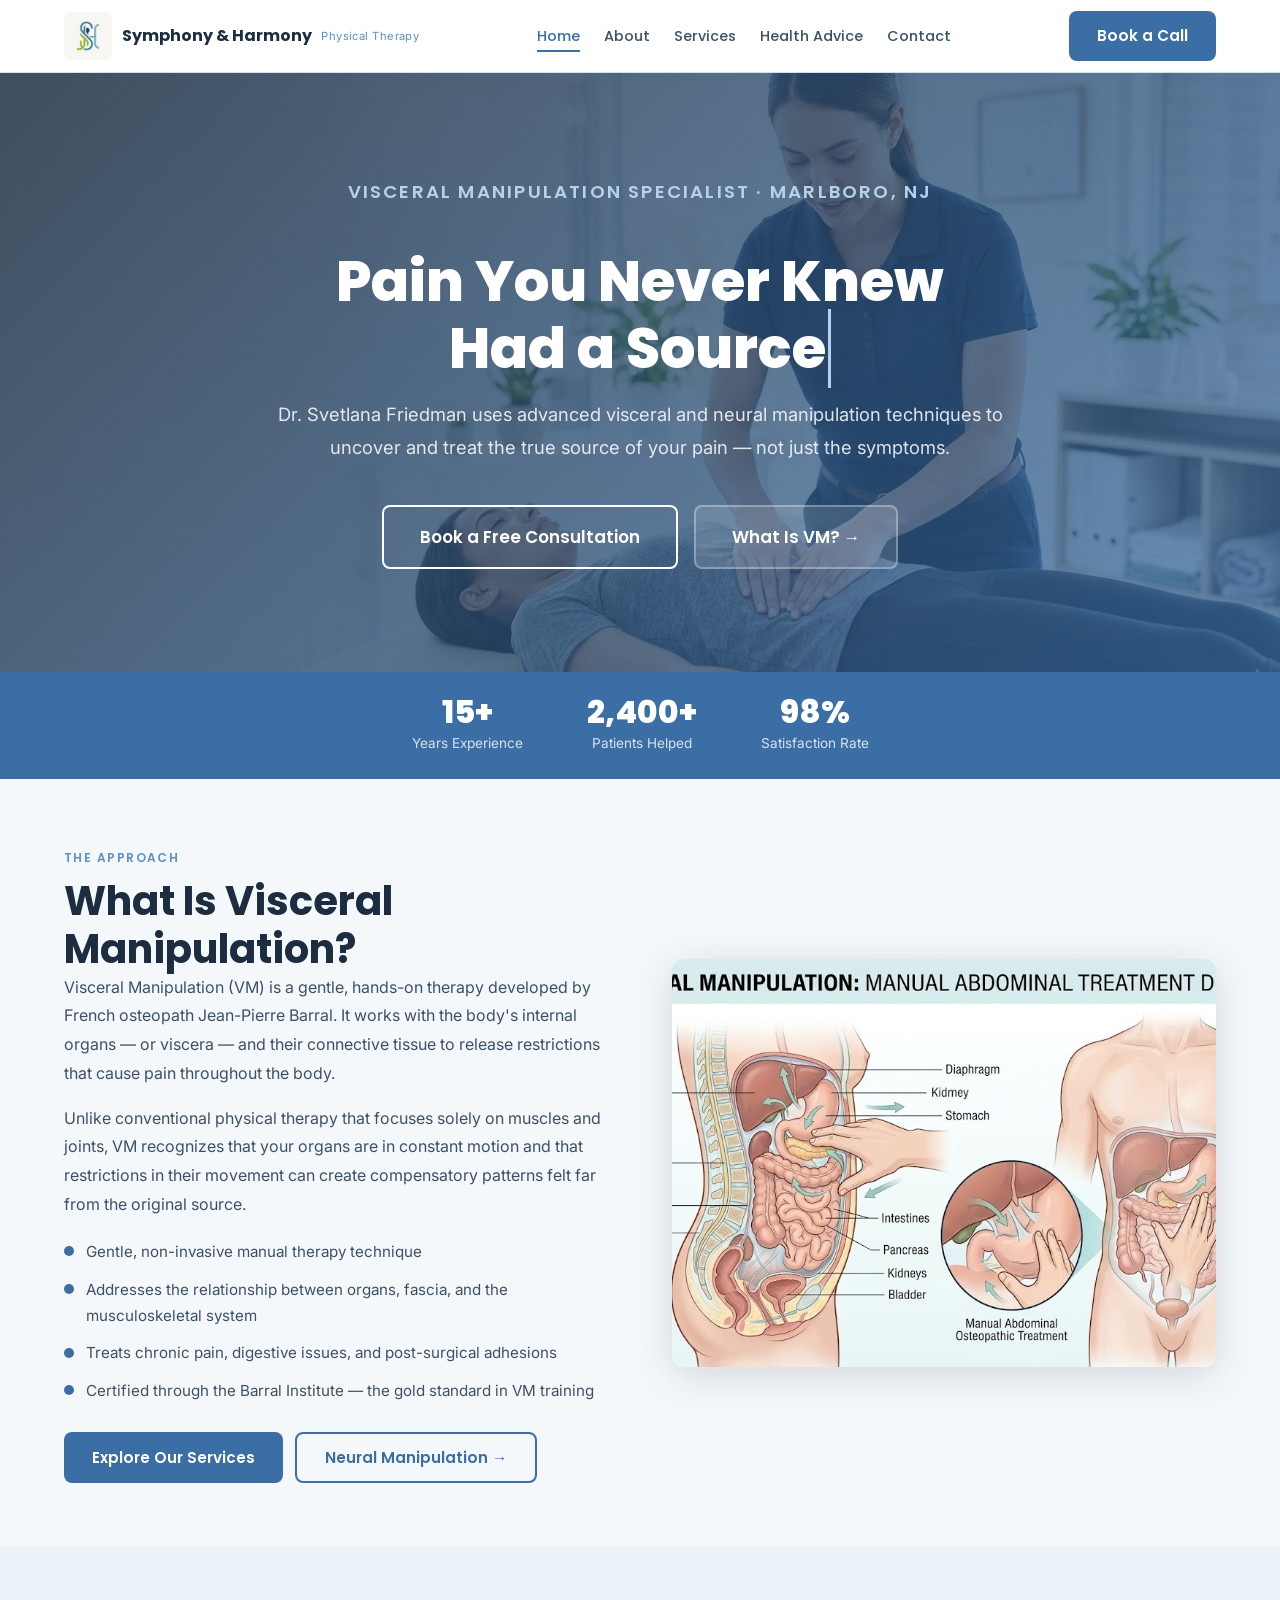
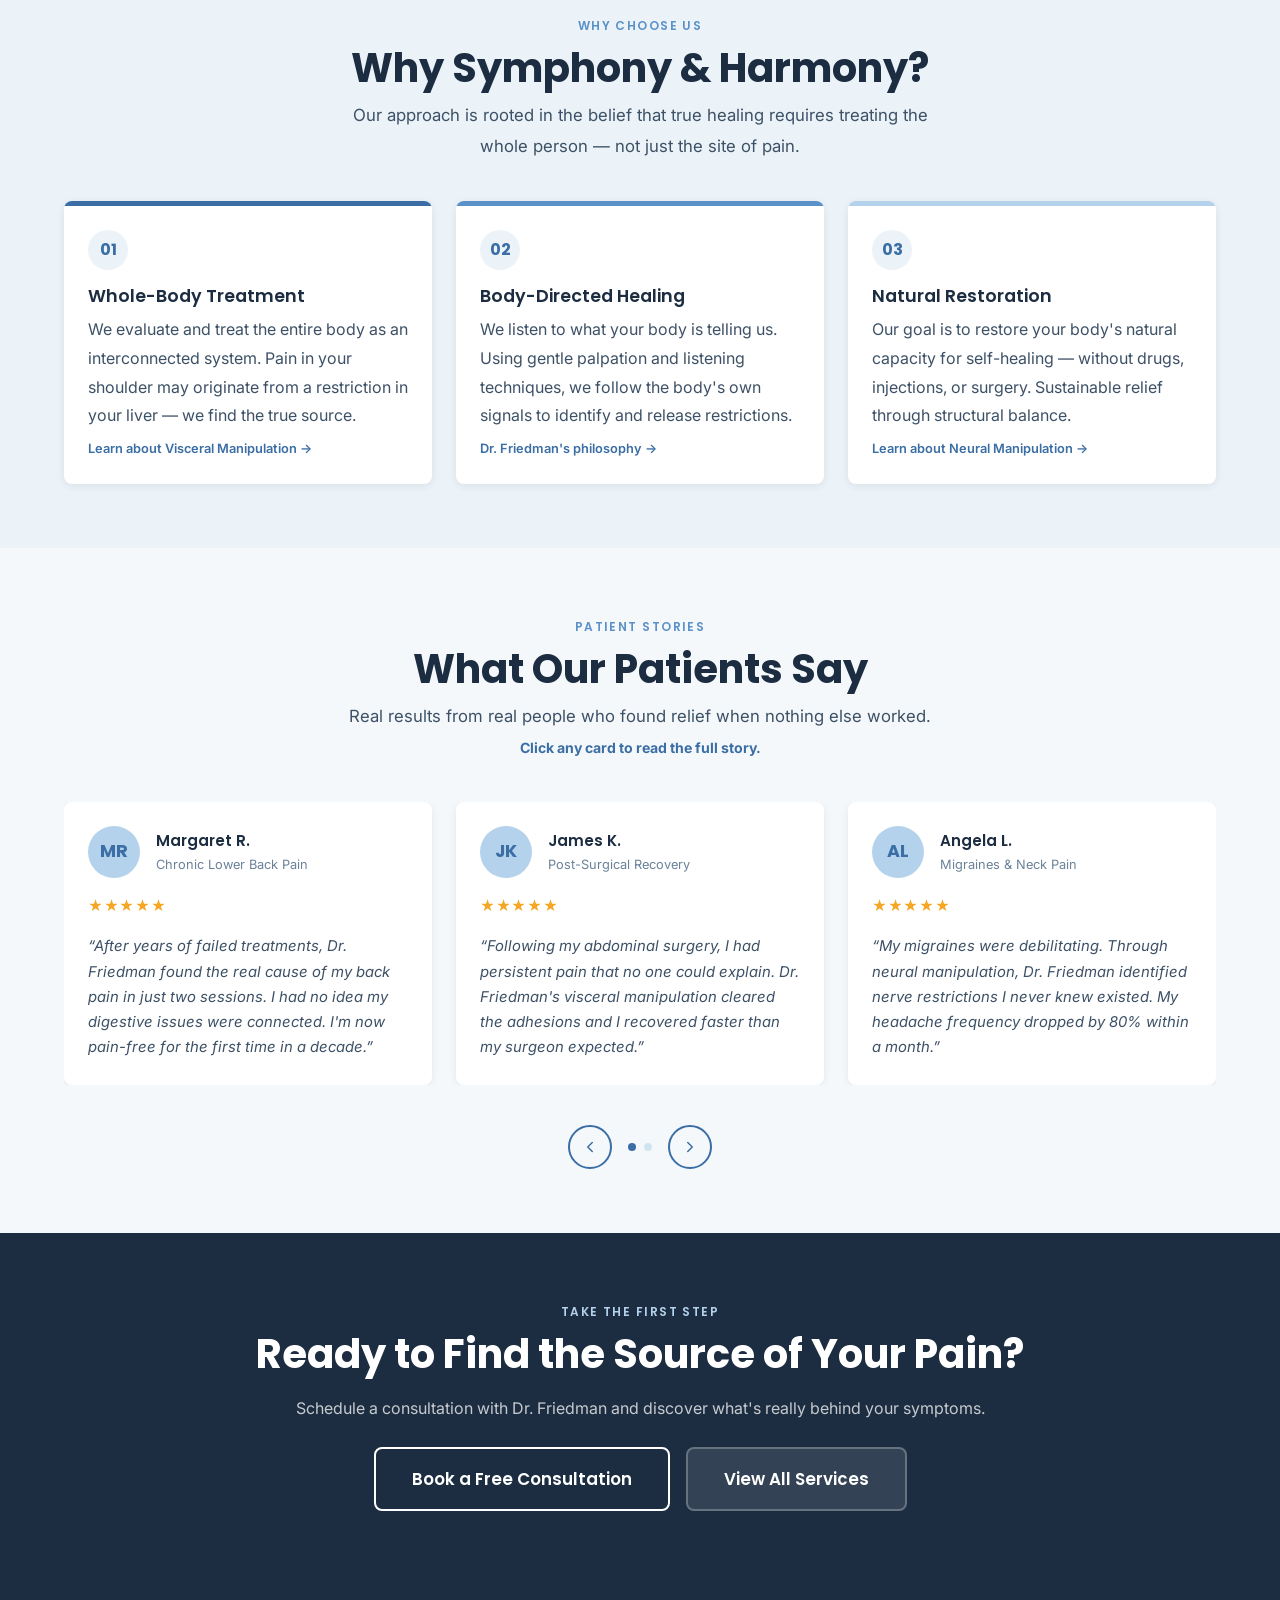
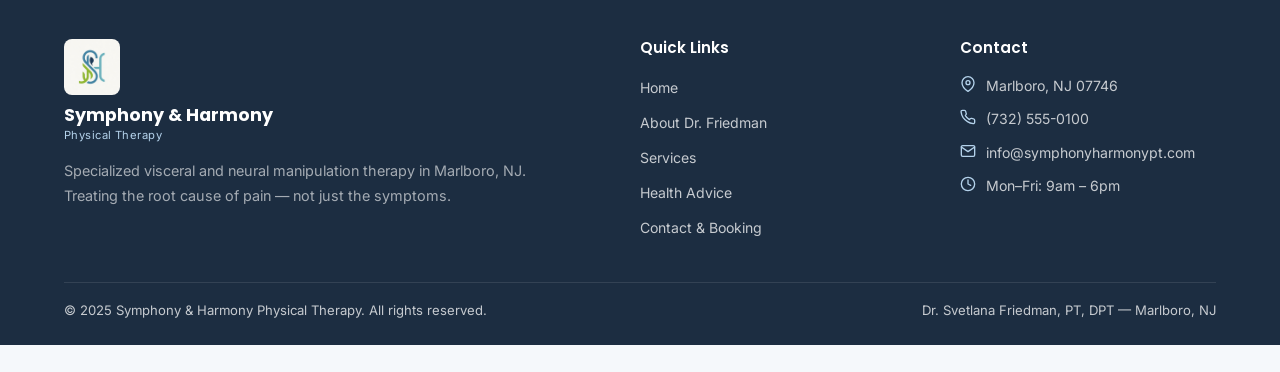
==== commit 25e9a3c5: "added lots of animations" ====
--- a/index.html
+++ b/index.html
@@ -9,50 +9,43 @@
 </head>
 <body>
 
-  <!-- ══════════════════════════════════════════
-       NAVBAR
-  ══════════════════════════════════════════ -->
   <nav class="navbar" role="navigation" aria-label="Main navigation">
     <div class="container">
-      <!-- Logo -->
       <a href="index.html" class="nav-logo" aria-label="Symphony & Harmony Physical Therapy Home">
         <img src="images/logo.jpg" alt="Symphony & Harmony logo" class="nav-logo__img" />
         <span class="nav-logo__name">Symphony &amp; Harmony</span>
         <span class="nav-logo__sub">Physical Therapy</span>
       </a>
-
-      <!-- Hamburger -->
       <button class="nav-toggle" aria-label="Toggle navigation menu" aria-expanded="false">
         <span></span><span></span><span></span>
       </button>
-
-      <!-- Links -->
       <ul class="nav-links" role="list">
-        <li><a href="index.html">Home</a></li>
+        <li><a href="index.html" class="active">Home</a></li>
         <li><a href="about.html">About</a></li>
         <li><a href="services.html">Services</a></li>
         <li><a href="health.html">Health Advice</a></li>
         <li><a href="contact.html">Contact</a></li>
       </ul>
-
-      <!-- CTA -->
       <a href="contact.html" class="btn btn--primary nav-cta">Book a Call</a>
     </div>
   </nav>
 
   <!-- ══════════════════════════════════════════
-       HERO
+       HERO with typewriter
   ══════════════════════════════════════════ -->
   <section class="hero" aria-label="Hero">
     <div class="hero__bg">
-      <img src="images/home.jpg" alt="Symphony & Harmony clinic" class="hero__bg-img" />
+      <img src="images/home.jpg" alt="Symphony & Harmony clinic" />
     </div>
     <div class="hero__overlay" aria-hidden="true"></div>
     <div class="hero__content fade-in">
       <p class="section__eyebrow" style="color:var(--light-blue);">Visceral Manipulation Specialist · Marlboro, NJ</p>
-      <h1>Your Pain Has Origins<br>You Never Considered</h1>
+      <h1>Pain You Never Knew<br>Had a <span class="typewriter hero-typewriter" data-words="Source,Solution,Name,Answer"></span></h1>
       <p>Dr. Svetlana Friedman uses advanced visceral and neural manipulation techniques to uncover and treat the true source of your pain — not just the symptoms.</p>
-      <a href="contact.html" class="btn btn--outline btn--lg">Book a Free Consultation</a>
+      <div style="display:flex;gap:1rem;justify-content:center;flex-wrap:wrap;">
+        <a href="contact.html" class="btn btn--outline btn--lg">Book a Free Consultation</a>
+        <button class="btn btn--lg" style="background:rgba(255,255,255,0.12);color:#fff;border:2px solid rgba(255,255,255,0.3);" data-modal="vm">What Is VM? →</button>
+      </div>
     </div>
   </section>
 
@@ -61,15 +54,15 @@
   ══════════════════════════════════════════ -->
   <div class="stats-bar" aria-label="Practice statistics">
     <div class="container">
-      <div class="stat-item fade-in">
+      <div class="stat-item fade-in" data-tooltip="Over 15 years in clinical practice">
         <div class="stat-item__number">15+</div>
         <div class="stat-item__label">Years Experience</div>
       </div>
-      <div class="stat-item fade-in fade-in--delay-1">
+      <div class="stat-item fade-in fade-in--delay-1" data-tooltip="Patients who found relief when nothing else worked">
         <div class="stat-item__number">2,400+</div>
         <div class="stat-item__label">Patients Helped</div>
       </div>
-      <div class="stat-item fade-in fade-in--delay-2">
+      <div class="stat-item fade-in fade-in--delay-2" data-tooltip="Reported improvement after treatment">
         <div class="stat-item__number">98%</div>
         <div class="stat-item__label">Satisfaction Rate</div>
       </div>
@@ -82,24 +75,24 @@
   <section class="section" id="visceral-manipulation" aria-labelledby="vm-heading">
     <div class="container">
       <div class="two-col">
-        <!-- Text left -->
-        <div class="fade-in">
+        <div class="slide-in-left">
           <span class="section__eyebrow">The Approach</span>
           <h2 id="vm-heading">What Is Visceral Manipulation?</h2>
-          <p>Visceral Manipulation (VM) is a gentle, hands-on therapy developed by French osteopath Jean-Pierre Barral. It works with the body's internal organs — or viscera — and their connective tissue to release restrictions that cause pain, postural problems, and dysfunction throughout the body.</p>
+          <p>Visceral Manipulation (VM) is a gentle, hands-on therapy developed by French osteopath Jean-Pierre Barral. It works with the body's internal organs — or viscera — and their connective tissue to release restrictions that cause pain throughout the body.</p>
           <p style="margin-top:1rem;">Unlike conventional physical therapy that focuses solely on muscles and joints, VM recognizes that your organs are in constant motion and that restrictions in their movement can create compensatory patterns felt far from the original source.</p>
           <ul class="dot-list" style="margin-top:1.25rem;">
             <li>Gentle, non-invasive manual therapy technique</li>
             <li>Addresses the relationship between organs, fascia, and the musculoskeletal system</li>
             <li>Treats chronic pain, digestive issues, and post-surgical adhesions</li>
             <li>Certified through the Barral Institute — the gold standard in VM training</li>
-            <li>Complements traditional physical therapy and other modalities</li>
           </ul>
-          <a href="services.html" class="btn btn--primary" style="margin-top:1.75rem;">Explore Our Services</a>
-        </div>
-        <!-- Image/video placeholder right -->
-        <div class="fade-in fade-in--delay-1">
-            <img src="images/Visceral Manipulation Treatment.jpg" alt="Visceral Manipulation demonstration" style="width:100%; aspect-ratio:4/3; border-radius:var(--radius); object-fit:cover;" />
+          <div style="display:flex;gap:0.75rem;flex-wrap:wrap;margin-top:1.75rem;">
+            <a href="services.html" class="btn btn--primary">Explore Our Services</a>
+            <button class="btn btn--outline-navy" data-modal="nm" data-tooltip="Learn about Neural Manipulation">Neural Manipulation →</button>
+          </div>
+        </div>
+        <div class="slide-in-right">
+          <img src="images/Visceral Manipulation Treatment.jpg" alt="Visceral Manipulation demonstration" style="width:100%; aspect-ratio:4/3; border-radius:var(--radius-lg); object-fit:cover; box-shadow:var(--shadow-lg);" />
         </div>
       </div>
     </div>
@@ -116,28 +109,31 @@
         <p>Our approach is rooted in the belief that true healing requires treating the whole person — not just the site of pain.</p>
       </div>
       <div class="why-cards">
-        <div class="why-card fade-in">
+        <div class="why-card scale-in" data-tooltip="Click to learn more" data-modal="vm">
           <div class="why-card__accent"></div>
           <div class="why-card__body">
             <div class="why-card__badge">01</div>
             <h3>Whole-Body Treatment</h3>
             <p>We evaluate and treat the entire body as an interconnected system. Pain in your shoulder may originate from a restriction in your liver — we find the true source.</p>
-          </div>
-        </div>
-        <div class="why-card fade-in fade-in--delay-1">
+            <span style="font-size:0.8rem;color:var(--primary);font-weight:600;margin-top:0.5rem;display:block;">Learn about Visceral Manipulation →</span>
+          </div>
+        </div>
+        <div class="why-card scale-in" style="transition-delay:0.1s;" data-tooltip="Click to learn more" data-modal="dr">
           <div class="why-card__accent" style="background:var(--medium-blue);"></div>
           <div class="why-card__body">
             <div class="why-card__badge">02</div>
             <h3>Body-Directed Healing</h3>
             <p>We listen to what your body is telling us. Using gentle palpation and listening techniques, we follow the body's own signals to identify and release restrictions.</p>
-          </div>
-        </div>
-        <div class="why-card fade-in fade-in--delay-2">
+            <span style="font-size:0.8rem;color:var(--primary);font-weight:600;margin-top:0.5rem;display:block;">Dr. Friedman's philosophy →</span>
+          </div>
+        </div>
+        <div class="why-card scale-in" style="transition-delay:0.2s;" data-tooltip="Click to learn more" data-modal="nm">
           <div class="why-card__accent" style="background:var(--light-blue);"></div>
           <div class="why-card__body">
             <div class="why-card__badge">03</div>
             <h3>Natural Restoration</h3>
             <p>Our goal is to restore your body's natural capacity for self-healing — without drugs, injections, or surgery. Sustainable relief through structural balance.</p>
+            <span style="font-size:0.8rem;color:var(--primary);font-weight:600;margin-top:0.5rem;display:block;">Learn about Neural Manipulation →</span>
           </div>
         </div>
       </div>
@@ -152,85 +148,61 @@
       <div class="section__header fade-in">
         <span class="section__eyebrow">Patient Stories</span>
         <h2 id="testimonials-heading">What Our Patients Say</h2>
-        <p>Real results from real people who found relief when nothing else worked.</p>
+        <p>Real results from real people who found relief when nothing else worked. <strong style="color:var(--primary);font-size:0.88rem;">Click any card to read the full story.</strong></p>
       </div>
 
       <div class="testimonial-track-wrap fade-in">
         <div class="testimonial-track">
 
-          <!-- Testimonial 1 -->
-          <div class="testimonial-card">
+          <div class="testimonial-card" style="cursor:pointer;" data-tooltip="Click to expand">
             <div class="testimonial-card__header">
               <div class="testimonial-avatar" aria-hidden="true">MR</div>
-              <div>
-                <div class="testimonial-card__name">Margaret R.</div>
-                <div class="testimonial-card__condition">Chronic Lower Back Pain</div>
-              </div>
+              <div><div class="testimonial-card__name">Margaret R.</div><div class="testimonial-card__condition">Chronic Lower Back Pain</div></div>
             </div>
             <div class="stars" aria-label="5 out of 5 stars">★★★★★</div>
             <p class="testimonial-card__quote">After years of failed treatments, Dr. Friedman found the real cause of my back pain in just two sessions. I had no idea my digestive issues were connected. I'm now pain-free for the first time in a decade.</p>
           </div>
 
-          <!-- Testimonial 2 -->
-          <div class="testimonial-card">
+          <div class="testimonial-card" style="cursor:pointer;" data-tooltip="Click to expand">
             <div class="testimonial-card__header">
               <div class="testimonial-avatar" aria-hidden="true">JK</div>
-              <div>
-                <div class="testimonial-card__name">James K.</div>
-                <div class="testimonial-card__condition">Post-Surgical Recovery</div>
-              </div>
+              <div><div class="testimonial-card__name">James K.</div><div class="testimonial-card__condition">Post-Surgical Recovery</div></div>
             </div>
             <div class="stars" aria-label="5 out of 5 stars">★★★★★</div>
             <p class="testimonial-card__quote">Following my abdominal surgery, I had persistent pain that no one could explain. Dr. Friedman's visceral manipulation cleared the adhesions and I recovered faster than my surgeon expected.</p>
           </div>
 
-          <!-- Testimonial 3 -->
-          <div class="testimonial-card">
+          <div class="testimonial-card" style="cursor:pointer;" data-tooltip="Click to expand">
             <div class="testimonial-card__header">
               <div class="testimonial-avatar" aria-hidden="true">AL</div>
-              <div>
-                <div class="testimonial-card__name">Angela L.</div>
-                <div class="testimonial-card__condition">Migraines &amp; Neck Pain</div>
-              </div>
+              <div><div class="testimonial-card__name">Angela L.</div><div class="testimonial-card__condition">Migraines &amp; Neck Pain</div></div>
             </div>
             <div class="stars" aria-label="5 out of 5 stars">★★★★★</div>
             <p class="testimonial-card__quote">My migraines were debilitating. Through neural manipulation, Dr. Friedman identified nerve restrictions I never knew existed. My headache frequency dropped by 80% within a month.</p>
           </div>
 
-          <!-- Testimonial 4 -->
-          <div class="testimonial-card">
+          <div class="testimonial-card" style="cursor:pointer;" data-tooltip="Click to expand">
             <div class="testimonial-card__header">
               <div class="testimonial-avatar" aria-hidden="true">DP</div>
-              <div>
-                <div class="testimonial-card__name">David P.</div>
-                <div class="testimonial-card__condition">Hip &amp; Pelvic Pain</div>
-              </div>
+              <div><div class="testimonial-card__name">David P.</div><div class="testimonial-card__condition">Hip &amp; Pelvic Pain</div></div>
             </div>
             <div class="stars" aria-label="5 out of 5 stars">★★★★★</div>
             <p class="testimonial-card__quote">I was told I needed hip replacement surgery. Dr. Friedman's whole-body approach revealed organ restrictions were pulling on my hip. After 6 sessions, I cancelled the surgery. Truly remarkable.</p>
           </div>
 
-          <!-- Testimonial 5 -->
-          <div class="testimonial-card">
+          <div class="testimonial-card" style="cursor:pointer;" data-tooltip="Click to expand">
             <div class="testimonial-card__header">
               <div class="testimonial-avatar" aria-hidden="true">SN</div>
-              <div>
-                <div class="testimonial-card__name">Sandra N.</div>
-                <div class="testimonial-card__condition">IBS &amp; Abdominal Pain</div>
-              </div>
+              <div><div class="testimonial-card__name">Sandra N.</div><div class="testimonial-card__condition">IBS &amp; Abdominal Pain</div></div>
             </div>
             <div class="stars" aria-label="5 out of 5 stars">★★★★★</div>
             <p class="testimonial-card__quote">I struggled with IBS for 8 years. Dr. Friedman's gentle approach to visceral manipulation has given me my life back. My digestion has improved dramatically and the pain is gone.</p>
           </div>
 
-          <!-- Testimonial 6 -->
-          <div class="testimonial-card">
+          <div class="testimonial-card" style="cursor:pointer;" data-tooltip="Click to expand">
             <div class="testimonial-card__header">
               <div class="testimonial-avatar" aria-hidden="true">TC</div>
-              <div>
-                <div class="testimonial-card__name">Thomas C.</div>
-                <div class="testimonial-card__condition">Shoulder &amp; Arm Pain</div>
-              </div>
+              <div><div class="testimonial-card__name">Thomas C.</div><div class="testimonial-card__condition">Shoulder &amp; Arm Pain</div></div>
             </div>
             <div class="stars" aria-label="5 out of 5 stars">★★★★★</div>
             <p class="testimonial-card__quote">My shoulder pain turned out to be connected to my liver. I was skeptical at first, but after treatment I had full range of motion back. Dr. Friedman is in a league of her own.</p>
@@ -239,7 +211,6 @@
         </div>
       </div>
 
-      <!-- Controls -->
       <div class="carousel-controls fade-in">
         <button class="carousel-btn carousel-btn--prev" aria-label="Previous testimonials">
           <svg width="18" height="18" viewBox="0 0 24 24" fill="none" stroke="currentColor" stroke-width="2" stroke-linecap="round" stroke-linejoin="round" aria-hidden="true"><polyline points="15 18 9 12 15 6"/></svg>
@@ -253,21 +224,31 @@
   </section>
 
   <!-- ══════════════════════════════════════════
-       FOOTER
-  ══════════════════════════════════════════ -->
+       CTA STRIP
+  ══════════════════════════════════════════ -->
+  <section class="cta-strip" aria-label="Call to action">
+    <div class="container fade-in">
+      <span class="section__eyebrow" style="color:var(--light-blue);">Take the First Step</span>
+      <h2>Ready to Find the Source of Your Pain?</h2>
+      <p>Schedule a consultation with Dr. Friedman and discover what's really behind your symptoms.</p>
+      <div style="display:flex;gap:1rem;justify-content:center;flex-wrap:wrap;">
+        <a href="contact.html" class="btn btn--outline btn--lg">Book a Free Consultation</a>
+        <a href="services.html" class="btn btn--lg" style="background:rgba(255,255,255,0.1);color:#fff;border:2px solid rgba(255,255,255,0.25);">View All Services</a>
+      </div>
+    </div>
+  </section>
+
   <footer class="footer" role="contentinfo">
     <div class="container">
       <div class="footer__grid">
-        <!-- Brand -->
         <div class="footer__brand">
           <div class="nav-logo">
-              <img src="images/logo.jpg" alt="Symphony & Harmony logo" class="nav-logo__img" />
-              <span class="nav-logo__name">Symphony &amp; Harmony</span>
-              <span class="nav-logo__sub">Physical Therapy</span>
-            </div>
+            <img src="images/logo.jpg" alt="Symphony & Harmony logo" class="nav-logo__img" />
+            <span class="nav-logo__name">Symphony &amp; Harmony</span>
+            <span class="nav-logo__sub">Physical Therapy</span>
+          </div>
           <p>Specialized visceral and neural manipulation therapy in Marlboro, NJ. Treating the root cause of pain — not just the symptoms.</p>
         </div>
-        <!-- Quick Links -->
         <div class="footer__col">
           <h4>Quick Links</h4>
           <ul>
@@ -278,7 +259,6 @@
             <li><a href="contact.html">Contact &amp; Booking</a></li>
           </ul>
         </div>
-        <!-- Contact -->
         <div class="footer__col">
           <h4>Contact</h4>
           <div class="footer__contact-item">
@@ -299,7 +279,6 @@
           </div>
         </div>
       </div>
-
       <div class="footer__bottom">
         <span>&copy; 2025 Symphony &amp; Harmony Physical Therapy. All rights reserved.</span>
         <span>Dr. Svetlana Friedman, PT, DPT — Marlboro, NJ</span>
@@ -307,7 +286,13 @@
     </div>
   </footer>
 
+  <!-- Hero typewriter cursor blink -->
+  <style>
+    .hero-typewriter { border-right: 3px solid var(--light-blue); padding-right: 2px; animation: blink-cursor 0.8s step-end infinite; }
+    @keyframes blink-cursor { 0%,100%{border-color:var(--light-blue);} 50%{border-color:transparent;} }
+  </style>
+
   <script src="https://code.jquery.com/jquery-3.6.4.min.js"></script>
   <script src="js/main.js"></script>
 </body>
-</html>
+</html>
--- a/css/styles.css
+++ b/css/styles.css
@@ -18,8 +18,11 @@
   --text-mid:    #3D5166;
   --text-light:  #6B8299;
   --border:      #D0E4F0;
+  --success:     #2E7D32;
+  --error-red:   #c0392b;
 
   --radius:      8px;
+  --radius-lg:   12px;
   --shadow-sm:   0 2px 8px rgba(28,45,65,0.08);
   --shadow-md:   0 4px 20px rgba(28,45,65,0.12);
   --shadow-lg:   0 8px 40px rgba(28,45,65,0.16);
@@ -42,9 +45,7 @@
 
 /* ── Reset & Base ── */
 *, *::before, *::after { box-sizing: border-box; margin: 0; padding: 0; }
-
 html { scroll-behavior: smooth; font-size: 16px; }
-
 body {
   font-family: var(--font-body);
   background: var(--page-bg);
@@ -52,31 +53,22 @@
   line-height: 1.7;
   -webkit-font-smoothing: antialiased;
 }
-
 img { max-width: 100%; display: block; }
 a  { color: inherit; text-decoration: none; }
 ul { list-style: none; }
 button { cursor: pointer; border: none; background: none; font-family: inherit; }
 
 /* ── Typography ── */
-h1, h2, h3, h4, h5 {
-  font-family: var(--font-head);
-  line-height: 1.2;
-  color: var(--text-dark);
-}
+h1, h2, h3, h4, h5 { font-family: var(--font-head); line-height: 1.2; color: var(--text-dark); }
 h1 { font-size: clamp(2rem, 5vw, 3.5rem); font-weight: 800; }
 h2 { font-size: clamp(1.6rem, 3.5vw, 2.5rem); font-weight: 700; }
 h3 { font-size: clamp(1.2rem, 2.5vw, 1.6rem); font-weight: 600; }
 h4 { font-size: 1.1rem; font-weight: 600; }
 p  { color: var(--text-mid); line-height: 1.8; }
+.sr-only { position:absolute; width:1px; height:1px; padding:0; margin:-1px; overflow:hidden; clip:rect(0,0,0,0); border:0; }
 
 /* ── Container ── */
-.container {
-  width: 100%;
-  max-width: var(--container);
-  margin: 0 auto;
-  padding: 0 var(--space-md);
-}
+.container { width:100%; max-width:var(--container); margin:0 auto; padding:0 var(--space-md); }
 
 /* ── Section Spacing ── */
 .section { padding: var(--space-xl) 0; }
@@ -107,60 +99,22 @@
   transition: all var(--transition);
   white-space: nowrap;
 }
-.btn--primary {
-  background: var(--primary);
-  color: var(--white);
-}
-.btn--primary:hover {
-  background: var(--navy);
-  transform: translateY(-2px);
-  box-shadow: var(--shadow-md);
-}
-.btn--outline {
-  background: transparent;
-  color: var(--white);
-  border: 2px solid var(--white);
-}
-.btn--outline:hover {
-  background: var(--white);
-  color: var(--navy);
-  transform: translateY(-2px);
-}
-.btn--navy {
-  background: var(--navy);
-  color: var(--white);
-}
-.btn--navy:hover {
-  background: var(--primary);
-  transform: translateY(-2px);
-  box-shadow: var(--shadow-md);
-}
+.btn--primary { background: var(--primary); color: var(--white); }
+.btn--primary:hover { background: var(--navy); transform: translateY(-2px); box-shadow: var(--shadow-md); }
+.btn--outline { background: transparent; color: var(--white); border: 2px solid var(--white); }
+.btn--outline:hover { background: var(--white); color: var(--navy); transform: translateY(-2px); }
+.btn--outline-navy { background: transparent; color: var(--primary); border: 2px solid var(--primary); }
+.btn--outline-navy:hover { background: var(--primary); color: var(--white); transform: translateY(-2px); }
+.btn--navy { background: var(--navy); color: var(--white); }
+.btn--navy:hover { background: var(--primary); transform: translateY(-2px); box-shadow: var(--shadow-md); }
 .btn--lg { padding: 1rem 2.25rem; font-size: 1.05rem; }
-
-/* ── Cards ── */
-.card {
-  background: var(--white);
-  border-radius: var(--radius);
-  box-shadow: var(--shadow-sm);
-  overflow: hidden;
-  transition: box-shadow var(--transition), transform var(--transition);
-}
-.card:hover {
-  box-shadow: var(--shadow-md);
-  transform: translateY(-4px);
-}
 
 /* ── Image Placeholder ── */
 .img-placeholder {
   background: var(--light-blue);
-  display: flex;
-  align-items: center;
-  justify-content: center;
+  display: flex; align-items: center; justify-content: center;
   color: var(--primary);
-  font-family: var(--font-head);
-  font-size: 0.85rem;
-  font-weight: 500;
-  letter-spacing: 0.05em;
+  font-family: var(--font-head); font-size: 0.85rem; font-weight: 500; letter-spacing: 0.05em;
 }
 .img-placeholder svg { opacity: 0.4; }
 
@@ -168,626 +122,487 @@
    NAVBAR
    ============================================================ */
 .navbar {
-  position: sticky;
-  top: 0;
-  z-index: 1000;
+  position: sticky; top: 0; z-index: 1000;
   background: var(--white);
   height: var(--nav-h);
   box-shadow: 0 1px 0 var(--border);
-  display: flex;
-  align-items: center;
-}
-.navbar .container {
-  display: flex;
-  align-items: center;
-  justify-content: space-between;
-  gap: var(--space-md);
-}
-
-.nav-logo {
-  display: flex;
-  flex-direction: row;
-  align-items: center;
-  gap: 0.6rem;
-  line-height: 1.1;
-  flex-shrink: 0;
-}
-.nav-logo__img {
-  width: 48px;
-  height: 48px;
-  border-radius: 8px;
-  object-fit: cover;
-  flex-shrink: 0;
-}
-.nav-logo__name {
-  font-family: var(--font-head);
-  font-size: 1rem;
-  font-weight: 700;
-  color: var(--navy);
-}
-.nav-logo__sub {
-  font-family: var(--font-body);
-  font-size: 0.7rem;
-  font-weight: 400;
-  color: var(--medium-blue);
-  letter-spacing: 0.04em;
-}
-
-/* Footer brand uses vertical layout */
+  display: flex; align-items: center;
+}
+.navbar .container { display: flex; align-items: center; justify-content: space-between; gap: var(--space-md); }
+.nav-logo { display: flex; flex-direction: row; align-items: center; gap: 0.6rem; line-height: 1.1; flex-shrink: 0; }
+.nav-logo__img { width: 48px; height: 48px; border-radius: 8px; object-fit: cover; flex-shrink: 0; }
+.nav-logo__name { font-family: var(--font-head); font-size: 1rem; font-weight: 700; color: var(--navy); }
+.nav-logo__sub  { font-family: var(--font-body); font-size: 0.7rem; font-weight: 400; color: var(--medium-blue); letter-spacing: 0.04em; }
 .footer__brand .nav-logo { flex-direction: column; gap: 0.25rem; align-items: flex-start; }
 .footer__brand .nav-logo__img { width: 56px; height: 56px; margin-bottom: 0.4rem; }
-
-/* Hero background images */
-.hero__bg img,
-.hero-strip__bg img {
+.nav-links { display: flex; align-items: center; gap: var(--space-md); }
+.nav-links a {
+  font-family: var(--font-head); font-size: 0.9rem; font-weight: 500;
+  color: var(--text-mid); padding: 0.25rem 0; position: relative; transition: color var(--transition);
+}
+.nav-links a::after { content:''; position:absolute; bottom:-2px; left:0; width:0; height:2px; background:var(--primary); transition:width var(--transition); }
+.nav-links a:hover, .nav-links a.active { color: var(--primary); }
+.nav-links a:hover::after, .nav-links a.active::after { width: 100%; }
+.nav-toggle { display: none; flex-direction: column; gap: 5px; padding: 6px; z-index: 1100; }
+.nav-toggle span { display:block; width:24px; height:2px; background:var(--navy); border-radius:2px; transition:all var(--transition); }
+.nav-toggle.open span:nth-child(1) { transform:translateY(7px) rotate(45deg); }
+.nav-toggle.open span:nth-child(2) { opacity:0; transform:scaleX(0); }
+.nav-toggle.open span:nth-child(3) { transform:translateY(-7px) rotate(-45deg); }
+
+/* ============================================================
+   HERO
+   ============================================================ */
+.hero { position:relative; min-height:600px; display:flex; align-items:center; justify-content:center; text-align:center; overflow:hidden; }
+.hero__bg { position:absolute; inset:0; background:var(--navy); }
+.hero__bg img { width:100%; height:100%; object-fit:cover; display:block; }
+.hero__overlay { position:absolute; inset:0; background:linear-gradient(135deg,rgba(28,45,65,0.82) 0%,rgba(58,110,165,0.72) 100%); }
+.hero__content { position:relative; z-index:2; max-width:780px; padding:var(--space-xl) var(--space-md); color:var(--white); }
+.hero__content h1 { color:var(--white); margin-bottom:var(--space-sm); }
+.hero__content p { color:rgba(255,255,255,0.85); font-size:1.15rem; margin-bottom:var(--space-lg); }
+.hero-strip { background:var(--navy); padding:var(--space-lg) 0; text-align:center; }
+.hero-strip h1, .hero-strip h2 { color:var(--white); }
+.hero-strip p { color:var(--light-blue); margin-top:var(--space-xs); }
+.hero-strip--img { position:relative; overflow:hidden; }
+.hero-strip--img .hero-strip__bg { position:absolute; inset:0; }
+.hero-strip--img .hero-strip__bg img { width:100%; height:100%; object-fit:cover; opacity:0.25; }
+.hero-strip--img .hero-strip__overlay { position:absolute; inset:0; background:rgba(28,45,65,0.78); }
+.hero-strip--img .container { position:relative; z-index:2; }
+
+/* ============================================================
+   STATS BAR
+   ============================================================ */
+.stats-bar { background:var(--primary); padding:var(--space-md) 0; }
+.stats-bar .container { display:flex; align-items:center; justify-content:center; gap:var(--space-xl); flex-wrap:wrap; }
+.stat-item { text-align:center; }
+.stat-item__number { font-family:var(--font-head); font-size:2rem; font-weight:800; color:var(--white); line-height:1; }
+.stat-item__label { font-size:0.85rem; color:rgba(255,255,255,0.8); margin-top:0.25rem; }
+
+/* ============================================================
+   TWO-COLUMN LAYOUT
+   ============================================================ */
+.two-col { display:grid; grid-template-columns:1fr 1fr; gap:var(--space-xl); align-items:center; }
+.two-col--reverse { direction:rtl; }
+.two-col--reverse > * { direction:ltr; }
+.dot-list { display:flex; flex-direction:column; gap:0.75rem; margin-top:var(--space-sm); }
+.dot-list li { display:flex; align-items:flex-start; gap:0.75rem; color:var(--text-mid); font-size:0.95rem; }
+.dot-list li::before { content:''; flex-shrink:0; width:10px; height:10px; border-radius:50%; background:var(--primary); margin-top:0.45rem; }
+
+/* ============================================================
+   WHY CARDS
+   ============================================================ */
+.why-cards { display:grid; grid-template-columns:repeat(3,1fr); gap:var(--space-md); }
+.why-card { background:var(--white); border-radius:var(--radius); box-shadow:var(--shadow-sm); overflow:hidden; transition:box-shadow var(--transition),transform var(--transition); }
+.why-card:hover { box-shadow:var(--shadow-md); transform:translateY(-4px); }
+.why-card__accent { height:5px; background:var(--primary); }
+.why-card__body { padding:var(--space-md); }
+.why-card__badge { display:inline-flex; align-items:center; justify-content:center; width:40px; height:40px; border-radius:50%; background:var(--section-bg); color:var(--primary); font-family:var(--font-head); font-weight:700; font-size:1rem; margin-bottom:var(--space-sm); }
+.why-card h3 { margin-bottom:0.5rem; font-size:1.1rem; }
+
+/* ============================================================
+   TESTIMONIALS CAROUSEL
+   ============================================================ */
+.testimonials { overflow:hidden; }
+.testimonial-track-wrap { overflow:hidden; }
+.testimonial-track { display:flex; gap:var(--space-md); transition:transform 0.45s ease; }
+.testimonial-card { flex:0 0 calc((100% - 2 * var(--space-md)) / 3); background:var(--white); border-radius:var(--radius); box-shadow:var(--shadow-sm); padding:var(--space-md); display:flex; flex-direction:column; gap:var(--space-sm); }
+.testimonial-card__header { display:flex; align-items:center; gap:var(--space-sm); }
+.testimonial-avatar { width:52px; height:52px; border-radius:50%; background:var(--light-blue); flex-shrink:0; display:flex; align-items:center; justify-content:center; font-family:var(--font-head); font-weight:700; color:var(--primary); font-size:1.1rem; }
+.testimonial-card__name { font-family:var(--font-head); font-weight:600; font-size:0.95rem; }
+.testimonial-card__condition { font-size:0.8rem; color:var(--text-light); }
+.stars { color:#F5A623; font-size:0.9rem; letter-spacing:0.05em; }
+.testimonial-card__quote { font-size:0.93rem; color:var(--text-mid); font-style:italic; line-height:1.7; flex:1; }
+.testimonial-card__quote::before { content:'\201C'; }
+.testimonial-card__quote::after  { content:'\201D'; }
+.carousel-controls { display:flex; align-items:center; justify-content:center; gap:var(--space-sm); margin-top:var(--space-lg); }
+.carousel-btn { width:44px; height:44px; border-radius:50%; border:2px solid var(--primary); color:var(--primary); display:flex; align-items:center; justify-content:center; transition:all var(--transition); }
+.carousel-btn:hover { background:var(--primary); color:var(--white); }
+.carousel-dots { display:flex; gap:8px; }
+.carousel-dot { width:8px; height:8px; border-radius:50%; background:var(--border); transition:background var(--transition); }
+.carousel-dot.active { background:var(--primary); }
+
+/* ============================================================
+   FOOTER
+   ============================================================ */
+.footer { background:var(--navy); padding:var(--space-xl) 0 var(--space-md); color:rgba(255,255,255,0.75); }
+.footer__grid { display:grid; grid-template-columns:2fr 1fr 1fr; gap:var(--space-xl); margin-bottom:var(--space-lg); }
+.footer__brand .nav-logo__name { color:var(--white); font-size:1.1rem; }
+.footer__brand .nav-logo__sub  { color:var(--light-blue); }
+.footer__brand p { font-size:0.9rem; margin-top:var(--space-sm); color:rgba(255,255,255,0.6); }
+.footer__col h4 { color:var(--white); font-family:var(--font-head); margin-bottom:var(--space-sm); font-size:0.95rem; }
+.footer__col ul { display:flex; flex-direction:column; gap:0.5rem; }
+.footer__col ul li a { font-size:0.88rem; transition:color var(--transition); }
+.footer__col ul li a:hover { color:var(--light-blue); }
+.footer__contact-item { display:flex; align-items:flex-start; gap:0.6rem; font-size:0.88rem; margin-bottom:0.6rem; }
+.footer__contact-item svg { flex-shrink:0; margin-top:2px; color:var(--light-blue); }
+.footer__bottom { border-top:1px solid rgba(255,255,255,0.1); padding-top:var(--space-sm); display:flex; align-items:center; justify-content:space-between; flex-wrap:wrap; gap:var(--space-xs); font-size:0.82rem; }
+
+/* ============================================================
+   ABOUT PAGE
+   ============================================================ */
+.about-bio { display:grid; grid-template-columns:1fr 1.6fr; gap:var(--space-xl); align-items:start; }
+.about-photo-wrap { display:flex; flex-direction:column; align-items:center; gap:var(--space-sm); }
+.about-photo { width:100%; aspect-ratio:3/4; border-radius:var(--radius); border:4px solid var(--light-blue); overflow:hidden; }
+.credential-pills { display:flex; flex-wrap:wrap; gap:0.5rem; justify-content:center; }
+.pill { display:inline-block; padding:0.35rem 0.9rem; border-radius:100px; background:var(--section-bg); color:var(--primary); font-family:var(--font-head); font-size:0.78rem; font-weight:600; border:1px solid var(--light-blue); }
+.pill--accent { background:var(--primary); color:var(--white); border-color:var(--primary); }
+.bio-card { background:var(--white); border-radius:var(--radius); box-shadow:var(--shadow-sm); padding:var(--space-lg); }
+.bio-card p + p { margin-top:var(--space-sm); }
+.pull-quote { background:var(--navy); border-radius:var(--radius); padding:var(--space-lg) var(--space-xl); text-align:center; margin:var(--space-xl) 0; }
+.pull-quote__text { font-family:var(--font-head); font-size:clamp(1.1rem,2.5vw,1.5rem); font-weight:600; color:var(--white); line-height:1.5; }
+.pull-quote__text::before { content:'\201C'; color:var(--light-blue); }
+.pull-quote__text::after  { content:'\201D'; color:var(--light-blue); }
+.pull-quote__attr { color:var(--light-blue); font-size:0.9rem; margin-top:var(--space-sm); }
+.timeline { position:relative; display:flex; justify-content:space-between; gap:var(--space-sm); padding-top:var(--space-lg); }
+.timeline::before { content:''; position:absolute; top:0; left:0; right:0; height:3px; background:var(--light-blue); }
+.timeline-item { flex:1; display:flex; flex-direction:column; align-items:center; text-align:center; position:relative; }
+.timeline-dot { width:18px; height:18px; border-radius:50%; background:var(--primary); border:3px solid var(--white); box-shadow:0 0 0 3px var(--primary); position:absolute; top:-9px; }
+.timeline-item__content { padding-top:var(--space-md); }
+.timeline-item__year { font-family:var(--font-head); font-weight:700; color:var(--primary); font-size:0.9rem; }
+.timeline-item__degree { font-weight:600; font-size:0.88rem; margin-top:0.25rem; }
+.timeline-item__inst { font-size:0.8rem; color:var(--text-light); margin-top:0.15rem; }
+.philosophy-cards { display:grid; grid-template-columns:repeat(3,1fr); gap:var(--space-md); }
+.philosophy-card { background:var(--white); border-radius:var(--radius); box-shadow:var(--shadow-sm); padding:var(--space-md); border-top:4px solid var(--primary); transition:box-shadow var(--transition),transform var(--transition); }
+.philosophy-card:hover { box-shadow:var(--shadow-md); transform:translateY(-4px); }
+.philosophy-card__icon { width:48px; height:48px; border-radius:var(--radius); background:var(--section-bg); display:flex; align-items:center; justify-content:center; margin-bottom:var(--space-sm); color:var(--primary); }
+.philosophy-card h3 { font-size:1.05rem; margin-bottom:0.4rem; }
+
+/* ============================================================
+   SERVICES PAGE
+   ============================================================ */
+.service-block { padding:var(--space-xl) 0; }
+.service-block + .service-block { border-top:1px solid var(--border); }
+.service-block__header { display:flex; align-items:center; gap:var(--space-sm); margin-bottom:var(--space-md); flex-wrap:wrap; }
+.service-block__header h2 { margin-bottom:0; }
+.badge { display:inline-block; padding:0.3rem 0.85rem; border-radius:100px; font-family:var(--font-head); font-size:0.72rem; font-weight:700; letter-spacing:0.06em; text-transform:uppercase; }
+.badge--signature { background:var(--primary); color:var(--white); }
+.badge--neural    { background:var(--medium-blue); color:var(--white); }
+.conditions-grid { display:grid; grid-template-columns:1fr 1fr; gap:0.5rem 2rem; margin-top:var(--space-sm); }
+.conditions-grid li { display:flex; align-items:center; gap:0.6rem; font-size:0.93rem; color:var(--text-mid); }
+.conditions-grid li::before { content:''; flex-shrink:0; width:8px; height:8px; border-radius:50%; background:var(--medium-blue); }
+.benefit-cards { display:grid; grid-template-columns:repeat(4,1fr); gap:var(--space-md); }
+.benefit-card { background:var(--white); border-radius:var(--radius); box-shadow:var(--shadow-sm); padding:var(--space-md); text-align:center; transition:box-shadow var(--transition),transform var(--transition); }
+.benefit-card:hover { box-shadow:var(--shadow-md); transform:translateY(-4px); }
+.benefit-card__icon { width:56px; height:56px; border-radius:50%; background:var(--section-bg); display:flex; align-items:center; justify-content:center; margin:0 auto var(--space-sm); color:var(--primary); }
+.benefit-card h3 { font-size:1rem; margin-bottom:0.4rem; }
+.cta-strip { background:var(--navy); padding:var(--space-xl) 0; text-align:center; }
+.cta-strip h2 { color:var(--white); margin-bottom:var(--space-sm); }
+.cta-strip p { color:rgba(255,255,255,0.75); margin-bottom:var(--space-md); }
+
+/* ============================================================
+   HEALTH ADVICE PAGE — Exercise Cards (2×2 Grid)
+   ============================================================ */
+.exercise-grid--2col {
+  display: grid;
+  grid-template-columns: repeat(2, 1fr);
+  gap: var(--space-lg);
+}
+
+.ex-card {
+  background: var(--white);
+  border-radius: var(--radius-lg);
+  box-shadow: var(--shadow-sm);
+  overflow: hidden;
+  display: flex;
+  flex-direction: column;
+  transition: box-shadow var(--transition), transform var(--transition);
+}
+.ex-card:hover {
+  box-shadow: var(--shadow-md);
+  transform: translateY(-4px);
+}
+
+.ex-card__img {
+  position: relative;
+  aspect-ratio: 16/9;
+  overflow: hidden;
+  background: var(--section-bg);
+  flex-shrink: 0;
+}
+.ex-card__img img {
   width: 100%;
   height: 100%;
   object-fit: cover;
   display: block;
-}
-.hero__bg .img-placeholder,
-.hero-strip__bg .img-placeholder { display: none; }
-
-/* Nav links */
-.nav-links {
-  display: flex;
-  align-items: center;
-  gap: var(--space-md);
-}
-.nav-links a {
-  font-family: var(--font-head);
+  transition: transform 0.4s ease;
+}
+.ex-card:hover .ex-card__img img {
+  transform: scale(1.03);
+}
+.ex-card__img .difficulty-pill {
+  position: absolute;
+  top: 0.75rem;
+  left: 0.75rem;
+  margin: 0;
+  box-shadow: var(--shadow-sm);
+}
+
+.ex-card__body {
+  padding: var(--space-md);
+  display: flex;
+  flex-direction: column;
+  gap: var(--space-sm);
+  flex: 1;
+}
+
+.ex-card__title {
+  font-family: var(--font-head);
+  font-size: 1.15rem;
+  font-weight: 700;
+  color: var(--text-dark);
+  margin: 0;
+  line-height: 1.3;
+}
+
+.ex-steps {
+  display: flex;
+  flex-direction: column;
+  gap: 0.65rem;
+}
+
+.ex-step {
+  display: flex;
+  align-items: flex-start;
+  gap: 0.7rem;
   font-size: 0.9rem;
-  font-weight: 500;
   color: var(--text-mid);
-  padding: 0.25rem 0;
-  position: relative;
-  transition: color var(--transition);
-}
-.nav-links a::after {
-  content: '';
-  position: absolute;
-  bottom: -2px; left: 0;
-  width: 0; height: 2px;
+  line-height: 1.5;
+}
+
+.step-num {
+  flex-shrink: 0;
+  width: 24px;
+  height: 24px;
+  border-radius: 50%;
   background: var(--primary);
-  transition: width var(--transition);
-}
-.nav-links a:hover,
-.nav-links a.active {
-  color: var(--primary);
-}
-.nav-links a:hover::after,
-.nav-links a.active::after { width: 100%; }
-
-/* Hamburger */
-.nav-toggle {
-  display: none;
-  flex-direction: column;
-  gap: 5px;
-  padding: 6px;
-  z-index: 1100;
-}
-.nav-toggle span {
-  display: block;
-  width: 24px; height: 2px;
-  background: var(--navy);
-  border-radius: 2px;
-  transition: all var(--transition);
-}
-.nav-toggle.open span:nth-child(1) { transform: translateY(7px) rotate(45deg); }
-.nav-toggle.open span:nth-child(2) { opacity: 0; transform: scaleX(0); }
-.nav-toggle.open span:nth-child(3) { transform: translateY(-7px) rotate(-45deg); }
-
-/* ============================================================
-   HERO
-   ============================================================ */
-.hero {
-  position: relative;
-  min-height: 600px;
+  color: var(--white);
+  font-family: var(--font-head);
+  font-size: 0.72rem;
+  font-weight: 700;
   display: flex;
   align-items: center;
   justify-content: center;
-  text-align: center;
+  margin-top: 1px;
+}
+
+.difficulty-pill {
+  display: inline-block;
+  padding: 0.25rem 0.75rem;
+  border-radius: 100px;
+  font-size: 0.72rem;
+  font-weight: 600;
+  font-family: var(--font-head);
+  letter-spacing: 0.04em;
+}
+.difficulty-pill--easy   { background:#E8F5E9; color:#2E7D32; }
+.difficulty-pill--medium { background:#FFF8E1; color:#F57F17; }
+.difficulty-pill--hard   { background:#FBE9E7; color:#BF360C; }
+
+/* ============================================================
+   ACCORDION
+   ============================================================ */
+.accordion { display:flex; flex-direction:column; gap:0; border:1.5px solid var(--border); border-radius:var(--radius); overflow:hidden; }
+.accordion-item { border-bottom:1px solid var(--border); }
+.accordion-item:last-child { border-bottom:none; }
+.accordion-trigger { width:100%; display:flex; align-items:center; justify-content:space-between; padding:var(--space-sm) var(--space-md); background:var(--white); font-family:var(--font-head); font-weight:600; font-size:0.97rem; color:var(--text-dark); text-align:left; transition:background var(--transition); }
+.accordion-trigger:hover { background:var(--page-bg); }
+.accordion-trigger.open { background:var(--section-bg); color:var(--primary); }
+.accordion-icon { flex-shrink:0; width:24px; height:24px; border-radius:50%; border:1.5px solid var(--border); display:flex; align-items:center; justify-content:center; transition:transform var(--transition),background var(--transition); color:var(--primary); }
+.accordion-trigger.open .accordion-icon { transform:rotate(180deg); background:var(--primary); color:var(--white); border-color:var(--primary); }
+.accordion-body { max-height:0; overflow:hidden; transition:max-height 0.4s ease,padding 0.3s ease; background:var(--white); }
+.accordion-body.open { max-height:600px; }
+.accordion-body__inner { padding:0 var(--space-md) var(--space-md); }
+.accordion-body__inner p { font-size:0.93rem; }
+.accordion-body__inner ul { margin-top:var(--space-sm); }
+.accordion-body__inner ul li { display:flex; align-items:flex-start; gap:0.6rem; font-size:0.9rem; color:var(--text-mid); margin-bottom:0.4rem; }
+.accordion-body__inner ul li::before { content:'→'; color:var(--primary); flex-shrink:0; font-weight:600; }
+
+/* ============================================================
+   CONTACT PAGE — Redesigned
+   ============================================================ */
+.contact-grid {
+  display: grid;
+  grid-template-columns: 1fr 1.5fr;
+  gap: var(--space-xl);
+  align-items: start;
+}
+
+/* ── Left column ── */
+.contact-info-col {
+  display: flex;
+  flex-direction: column;
+  gap: var(--space-md);
+}
+
+.map-embed {
+  border-radius: var(--radius-lg);
   overflow: hidden;
-}
-.hero__bg {
-  position: absolute;
-  inset: 0;
-  background: var(--navy);
-}
-.hero__bg .img-placeholder {
-  width: 100%; height: 100%;
-  opacity: 0.35;
-}
-.hero__overlay {
-  position: absolute;
-  inset: 0;
-  background: linear-gradient(135deg, rgba(28,45,65,0.82) 0%, rgba(58,110,165,0.72) 100%);
-}
-.hero__content {
-  position: relative;
-  z-index: 2;
-  max-width: 780px;
-  padding: var(--space-xl) var(--space-md);
-  color: var(--white);
-}
-.hero__content h1 { color: var(--white); margin-bottom: var(--space-sm); }
-.hero__content p {
-  color: rgba(255,255,255,0.85);
-  font-size: 1.15rem;
-  margin-bottom: var(--space-lg);
-}
-
-/* Mini hero strip */
-.hero-strip {
-  background: var(--navy);
-  padding: var(--space-lg) 0;
-  text-align: center;
-}
-.hero-strip h1, .hero-strip h2 { color: var(--white); }
-.hero-strip p { color: var(--light-blue); margin-top: var(--space-xs); }
-
-.hero-strip--img {
-  position: relative;
+  border: 2px solid var(--border);
+  box-shadow: var(--shadow-sm);
+}
+.map-embed iframe {
+  display: block;
+  width: 100%;
+  height: 240px;
+  border: 0;
+}
+
+.info-cards {
+  display: flex;
+  flex-direction: column;
+  gap: 0;
+  border: 1.5px solid var(--border);
+  border-radius: var(--radius-lg);
   overflow: hidden;
-}
-.hero-strip--img .hero-strip__bg {
-  position: absolute;
-  inset: 0;
-}
-.hero-strip--img .hero-strip__bg .img-placeholder {
-  width: 100%; height: 100%; opacity: 0.25;
-}
-.hero-strip--img .hero-strip__overlay {
-  position: absolute;
-  inset: 0;
-  background: rgba(28,45,65,0.78);
-}
-.hero-strip--img .container { position: relative; z-index: 2; }
-
-/* ============================================================
-   STATS BAR
-   ============================================================ */
-.stats-bar {
-  background: var(--primary);
-  padding: var(--space-md) 0;
-}
-.stats-bar .container {
-  display: flex;
-  align-items: center;
-  justify-content: center;
-  gap: var(--space-xl);
-  flex-wrap: wrap;
-}
-.stat-item { text-align: center; }
-.stat-item__number {
-  font-family: var(--font-head);
-  font-size: 2rem;
-  font-weight: 800;
-  color: var(--white);
-  line-height: 1;
-}
-.stat-item__label {
-  font-size: 0.85rem;
-  color: rgba(255,255,255,0.8);
-  margin-top: 0.25rem;
-}
-
-/* ============================================================
-   TWO-COLUMN LAYOUT
-   ============================================================ */
-.two-col {
-  display: grid;
-  grid-template-columns: 1fr 1fr;
-  gap: var(--space-xl);
-  align-items: center;
-}
-.two-col--reverse { direction: rtl; }
-.two-col--reverse > * { direction: ltr; }
-
-/* ── Bullet list with dot icons ── */
-.dot-list { display: flex; flex-direction: column; gap: 0.75rem; margin-top: var(--space-sm); }
-.dot-list li {
+  background: var(--white);
+  box-shadow: var(--shadow-sm);
+}
+.info-card {
   display: flex;
   align-items: flex-start;
-  gap: 0.75rem;
-  color: var(--text-mid);
-  font-size: 0.95rem;
-}
-.dot-list li::before {
-  content: '';
+  gap: var(--space-sm);
+  padding: var(--space-sm) var(--space-md);
+  border-bottom: 1px solid var(--border);
+  transition: background var(--transition);
+}
+.info-card:last-child { border-bottom: none; }
+.info-card:hover { background: var(--page-bg); }
+.info-card__icon {
   flex-shrink: 0;
-  width: 10px; height: 10px;
-  border-radius: 50%;
-  background: var(--primary);
-  margin-top: 0.45rem;
-}
-
-/* ============================================================
-   WHY CARDS (number badge + accent bar)
-   ============================================================ */
-.why-cards {
-  display: grid;
-  grid-template-columns: repeat(3, 1fr);
-  gap: var(--space-md);
-}
-.why-card {
-  background: var(--white);
-  border-radius: var(--radius);
-  box-shadow: var(--shadow-sm);
-  overflow: hidden;
-  transition: box-shadow var(--transition), transform var(--transition);
-}
-.why-card:hover { box-shadow: var(--shadow-md); transform: translateY(-4px); }
-.why-card__accent { height: 5px; background: var(--primary); }
-.why-card__body { padding: var(--space-md); }
-.why-card__badge {
-  display: inline-flex;
-  align-items: center;
-  justify-content: center;
-  width: 40px; height: 40px;
-  border-radius: 50%;
-  background: var(--section-bg);
-  color: var(--primary);
-  font-family: var(--font-head);
-  font-weight: 700;
-  font-size: 1rem;
-  margin-bottom: var(--space-sm);
-}
-.why-card h3 { margin-bottom: 0.5rem; font-size: 1.1rem; }
-.why-card p { font-size: 0.93rem; }
-
-/* ============================================================
-   TESTIMONIALS CAROUSEL
-   ============================================================ */
-.testimonials { overflow: hidden; }
-.testimonial-track-wrap { overflow: hidden; }
-.testimonial-track {
-  display: flex;
-  gap: var(--space-md);
-  transition: transform 0.45s ease;
-}
-.testimonial-card {
-  flex: 0 0 calc((100% - 2 * var(--space-md)) / 3);
-  background: var(--white);
-  border-radius: var(--radius);
-  box-shadow: var(--shadow-sm);
-  padding: var(--space-md);
-  display: flex;
-  flex-direction: column;
-  gap: var(--space-sm);
-}
-.testimonial-card__header { display: flex; align-items: center; gap: var(--space-sm); }
-.testimonial-avatar {
-  width: 52px; height: 52px;
-  border-radius: 50%;
-  background: var(--light-blue);
-  flex-shrink: 0;
-  display: flex; align-items: center; justify-content: center;
-  font-family: var(--font-head);
-  font-weight: 700;
-  color: var(--primary);
-  font-size: 1.1rem;
-}
-.testimonial-card__name { font-family: var(--font-head); font-weight: 600; font-size: 0.95rem; }
-.testimonial-card__condition { font-size: 0.8rem; color: var(--text-light); }
-.stars { color: #F5A623; font-size: 0.9rem; letter-spacing: 0.05em; }
-.testimonial-card__quote {
-  font-size: 0.93rem;
-  color: var(--text-mid);
-  font-style: italic;
-  line-height: 1.7;
-  flex: 1;
-}
-.testimonial-card__quote::before { content: '\201C'; }
-.testimonial-card__quote::after  { content: '\201D'; }
-
-.carousel-controls {
-  display: flex;
-  align-items: center;
-  justify-content: center;
-  gap: var(--space-sm);
-  margin-top: var(--space-lg);
-}
-.carousel-btn {
-  width: 44px; height: 44px;
-  border-radius: 50%;
-  border: 2px solid var(--primary);
-  color: var(--primary);
-  display: flex; align-items: center; justify-content: center;
-  transition: all var(--transition);
-  font-size: 1.1rem;
-}
-.carousel-btn:hover { background: var(--primary); color: var(--white); }
-.carousel-dots { display: flex; gap: 8px; }
-.carousel-dot {
-  width: 8px; height: 8px;
-  border-radius: 50%;
-  background: var(--border);
-  transition: background var(--transition);
-}
-.carousel-dot.active { background: var(--primary); }
-
-/* ============================================================
-   FOOTER
-   ============================================================ */
-.footer {
-  background: var(--navy);
-  padding: var(--space-xl) 0 var(--space-md);
-  color: rgba(255,255,255,0.75);
-}
-.footer__grid {
-  display: grid;
-  grid-template-columns: 2fr 1fr 1fr;
-  gap: var(--space-xl);
-  margin-bottom: var(--space-lg);
-}
-.footer__brand .nav-logo__name { color: var(--white); font-size: 1.1rem; }
-.footer__brand .nav-logo__sub  { color: var(--light-blue); }
-.footer__brand p { font-size: 0.9rem; margin-top: var(--space-sm); color: rgba(255,255,255,0.6); }
-.footer__col h4 { color: var(--white); font-family: var(--font-head); margin-bottom: var(--space-sm); font-size: 0.95rem; }
-.footer__col ul { display: flex; flex-direction: column; gap: 0.5rem; }
-.footer__col ul li a { font-size: 0.88rem; transition: color var(--transition); }
-.footer__col ul li a:hover { color: var(--light-blue); }
-.footer__contact-item { display: flex; align-items: flex-start; gap: 0.6rem; font-size: 0.88rem; margin-bottom: 0.6rem; }
-.footer__contact-item svg { flex-shrink: 0; margin-top: 2px; color: var(--light-blue); }
-.footer__bottom {
-  border-top: 1px solid rgba(255,255,255,0.1);
-  padding-top: var(--space-sm);
-  display: flex;
-  align-items: center;
-  justify-content: space-between;
-  flex-wrap: wrap;
-  gap: var(--space-xs);
-  font-size: 0.82rem;
-}
-
-/* ============================================================
-   ABOUT PAGE
-   ============================================================ */
-.about-bio { display: grid; grid-template-columns: 1fr 1.6fr; gap: var(--space-xl); align-items: start; }
-.about-photo-wrap {
-  display: flex;
-  flex-direction: column;
-  align-items: center;
-  gap: var(--space-sm);
-}
-.about-photo {
-  width: 100%;
-  aspect-ratio: 3/4;
-  border-radius: var(--radius);
-  border: 4px solid var(--light-blue);
-  overflow: hidden;
-}
-.credential-pills { display: flex; flex-wrap: wrap; gap: 0.5rem; justify-content: center; }
-.pill {
-  display: inline-block;
-  padding: 0.35rem 0.9rem;
-  border-radius: 100px;
-  background: var(--section-bg);
-  color: var(--primary);
-  font-family: var(--font-head);
-  font-size: 0.78rem;
-  font-weight: 600;
-  border: 1px solid var(--light-blue);
-}
-.pill--accent { background: var(--primary); color: var(--white); border-color: var(--primary); }
-
-.bio-card {
-  background: var(--white);
-  border-radius: var(--radius);
-  box-shadow: var(--shadow-sm);
-  padding: var(--space-lg);
-}
-.bio-card p + p { margin-top: var(--space-sm); }
-
-/* Pull quote */
-.pull-quote {
-  background: var(--navy);
-  border-radius: var(--radius);
-  padding: var(--space-lg) var(--space-xl);
-  text-align: center;
-  margin: var(--space-xl) 0;
-}
-.pull-quote__text {
-  font-family: var(--font-head);
-  font-size: clamp(1.1rem, 2.5vw, 1.5rem);
-  font-weight: 600;
-  color: var(--white);
-  line-height: 1.5;
-}
-.pull-quote__text::before { content: '\201C'; color: var(--light-blue); }
-.pull-quote__text::after  { content: '\201D'; color: var(--light-blue); }
-.pull-quote__attr { color: var(--light-blue); font-size: 0.9rem; margin-top: var(--space-sm); }
-
-/* Education Timeline */
-.timeline {
-  position: relative;
-  display: flex;
-  justify-content: space-between;
-  gap: var(--space-sm);
-  padding-top: var(--space-lg);
-}
-.timeline::before {
-  content: '';
-  position: absolute;
-  top: 0; left: 0; right: 0;
-  height: 3px;
-  background: var(--light-blue);
-}
-.timeline-item {
-  flex: 1;
-  display: flex;
-  flex-direction: column;
-  align-items: center;
-  text-align: center;
-  position: relative;
-}
-.timeline-dot {
-  width: 18px; height: 18px;
-  border-radius: 50%;
-  background: var(--primary);
-  border: 3px solid var(--white);
-  box-shadow: 0 0 0 3px var(--primary);
-  position: absolute;
-  top: -9px;
-}
-.timeline-item__content { padding-top: var(--space-md); }
-.timeline-item__year {
-  font-family: var(--font-head);
-  font-weight: 700;
-  color: var(--primary);
-  font-size: 0.9rem;
-}
-.timeline-item__degree { font-weight: 600; font-size: 0.88rem; margin-top: 0.25rem; }
-.timeline-item__inst { font-size: 0.8rem; color: var(--text-light); margin-top: 0.15rem; }
-
-/* Philosophy cards */
-.philosophy-cards {
-  display: grid;
-  grid-template-columns: repeat(3, 1fr);
-  gap: var(--space-md);
-}
-.philosophy-card {
-  background: var(--white);
-  border-radius: var(--radius);
-  box-shadow: var(--shadow-sm);
-  padding: var(--space-md);
-  border-top: 4px solid var(--primary);
-  transition: box-shadow var(--transition), transform var(--transition);
-}
-.philosophy-card:hover { box-shadow: var(--shadow-md); transform: translateY(-4px); }
-.philosophy-card__icon {
-  width: 48px; height: 48px;
+  width: 40px;
+  height: 40px;
   border-radius: var(--radius);
   background: var(--section-bg);
   display: flex; align-items: center; justify-content: center;
-  margin-bottom: var(--space-sm);
   color: var(--primary);
-}
-.philosophy-card h3 { font-size: 1.05rem; margin-bottom: 0.4rem; }
-
-/* ============================================================
-   SERVICES PAGE
-   ============================================================ */
-.service-block { padding: var(--space-xl) 0; }
-.service-block + .service-block { border-top: 1px solid var(--border); }
-.service-block__header { display: flex; align-items: center; gap: var(--space-sm); margin-bottom: var(--space-md); flex-wrap: wrap; }
-.service-block__header h2 { margin-bottom: 0; }
-.badge {
-  display: inline-block;
-  padding: 0.3rem 0.85rem;
-  border-radius: 100px;
-  font-family: var(--font-head);
-  font-size: 0.72rem;
-  font-weight: 700;
-  letter-spacing: 0.06em;
-  text-transform: uppercase;
-}
-.badge--signature { background: var(--primary); color: var(--white); }
-.badge--neural    { background: var(--medium-blue); color: var(--white); }
-
-.conditions-grid {
-  display: grid;
-  grid-template-columns: 1fr 1fr;
-  gap: 0.5rem 2rem;
-  margin-top: var(--space-sm);
-}
-.conditions-grid li {
+  margin-top: 2px;
+}
+.info-card__label { font-family: var(--font-head); font-size: 0.78rem; font-weight: 600; color: var(--text-light); text-transform: uppercase; letter-spacing: 0.06em; margin-bottom: 0.15rem; }
+.info-card__value { font-size: 0.9rem; color: var(--text-mid); line-height: 1.5; }
+.info-card__value a { color: var(--primary); font-weight: 500; }
+.info-card__value a:hover { text-decoration: underline; }
+
+.trust-strip {
+  background: var(--section-bg);
+  border: 1.5px solid var(--border);
+  border-radius: var(--radius-lg);
+  padding: var(--space-sm) var(--space-md);
+  display: flex;
+  flex-direction: column;
+  gap: 0.6rem;
+}
+.trust-item {
   display: flex;
   align-items: center;
   gap: 0.6rem;
-  font-size: 0.93rem;
+  font-size: 0.85rem;
   color: var(--text-mid);
-}
-.conditions-grid li::before {
-  content: '';
-  flex-shrink: 0;
-  width: 8px; height: 8px;
+  font-weight: 500;
+}
+.trust-item svg { color: var(--primary); flex-shrink: 0; }
+
+/* ── Right column: Form card ── */
+.form-col { position: relative; }
+
+.appt-form-card {
+  background: var(--white);
+  border-radius: var(--radius-lg);
+  box-shadow: var(--shadow-lg);
+  padding: var(--space-lg);
+  border: 1px solid var(--border);
+}
+
+/* Step Indicator */
+.steps-indicator {
+  display: flex;
+  align-items: center;
+  justify-content: center;
+  gap: 0;
+  margin-bottom: var(--space-lg);
+  padding-bottom: var(--space-md);
+  border-bottom: 1px solid var(--border);
+}
+.step-indicator {
+  display: flex;
+  flex-direction: column;
+  align-items: center;
+  gap: 0.35rem;
+  position: relative;
+}
+.step-indicator__dot {
+  width: 36px;
+  height: 36px;
   border-radius: 50%;
-  background: var(--medium-blue);
-}
-
-.benefit-cards {
-  display: grid;
-  grid-template-columns: repeat(4, 1fr);
-  gap: var(--space-md);
-}
-.benefit-card {
+  border: 2px solid var(--border);
   background: var(--white);
-  border-radius: var(--radius);
-  box-shadow: var(--shadow-sm);
-  padding: var(--space-md);
-  text-align: center;
-  transition: box-shadow var(--transition), transform var(--transition);
-}
-.benefit-card:hover { box-shadow: var(--shadow-md); transform: translateY(-4px); }
-.benefit-card__icon {
-  width: 56px; height: 56px;
-  border-radius: 50%;
-  background: var(--section-bg);
   display: flex; align-items: center; justify-content: center;
-  margin: 0 auto var(--space-sm);
-  color: var(--primary);
-}
-.benefit-card h3 { font-size: 1rem; margin-bottom: 0.4rem; }
-
-/* CTA Strip */
-.cta-strip {
-  background: var(--navy);
-  padding: var(--space-xl) 0;
-  text-align: center;
-}
-.cta-strip h2 { color: var(--white); margin-bottom: var(--space-sm); }
-.cta-strip p { color: rgba(255,255,255,0.75); margin-bottom: var(--space-md); }
-
-/* ============================================================
-   CONTACT PAGE
-   ============================================================ */
-.contact-grid {
-  display: grid;
-  grid-template-columns: 1fr 1.4fr;
-  gap: var(--space-xl);
-  align-items: start;
-}
-.map-placeholder {
-  width: 100%;
-  aspect-ratio: 4/3;
-  border-radius: var(--radius);
-  overflow: hidden;
-  border: 2px solid var(--border);
-}
-.contact-info { margin-top: var(--space-md); display: flex; flex-direction: column; gap: var(--space-sm); }
-.contact-info-block { display: flex; align-items: flex-start; gap: var(--space-sm); }
-.contact-info-block__icon {
-  width: 44px; height: 44px;
-  border-radius: var(--radius);
-  background: var(--section-bg);
-  display: flex; align-items: center; justify-content: center;
-  flex-shrink: 0;
-  color: var(--primary);
-}
-.contact-info-block__label { font-family: var(--font-head); font-weight: 600; font-size: 0.88rem; color: var(--text-dark); }
-.contact-info-block__value { font-size: 0.9rem; color: var(--text-mid); }
-
-/* Form */
-.form-card {
-  background: var(--white);
-  border-radius: var(--radius);
-  box-shadow: var(--shadow-md);
-  padding: var(--space-lg);
-}
-.form-card h3 { margin-bottom: var(--space-md); }
-.progress-bar-wrap { margin-bottom: var(--space-md); }
-.progress-bar-label { display: flex; justify-content: space-between; font-size: 0.8rem; color: var(--text-light); margin-bottom: 0.4rem; }
-.progress-bar { height: 6px; background: var(--border); border-radius: 100px; overflow: hidden; }
-.progress-bar__fill { height: 100%; background: var(--primary); border-radius: 100px; transition: width 0.4s ease; }
-
+  font-family: var(--font-head);
+  font-size: 0.85rem;
+  font-weight: 700;
+  color: var(--text-light);
+  transition: all var(--transition);
+}
+.step-indicator.active .step-indicator__dot {
+  border-color: var(--primary);
+  background: var(--primary);
+  color: var(--white);
+  box-shadow: 0 0 0 4px rgba(58,110,165,0.15);
+}
+.step-indicator.completed .step-indicator__dot {
+  background: var(--primary);
+  border-color: var(--primary);
+  color: var(--white);
+}
+.step-indicator__label {
+  font-family: var(--font-head);
+  font-size: 0.72rem;
+  font-weight: 600;
+  color: var(--text-light);
+  white-space: nowrap;
+  transition: color var(--transition);
+}
+.step-indicator.active .step-indicator__label { color: var(--primary); }
+.step-indicator__line {
+  flex: 1;
+  height: 2px;
+  background: var(--border);
+  min-width: 40px;
+  margin: 0 0.5rem;
+  margin-bottom: 1.25rem;
+  transition: background var(--transition);
+}
+
+/* Form Steps */
+.form-step { display: none; animation: stepIn 0.35s ease; }
+.form-step.active { display: block; }
+@keyframes stepIn { from { opacity:0; transform:translateX(16px); } to { opacity:1; transform:translateX(0); } }
+
+.step-title {
+  font-size: 1.2rem;
+  font-weight: 700;
+  color: var(--text-dark);
+  margin-bottom: 0.3rem;
+}
+.step-subtitle {
+  font-size: 0.88rem;
+  color: var(--text-light);
+  margin-bottom: var(--space-md);
+}
+
+/* Form elements */
+.form-row { display: grid; grid-template-columns: 1fr 1fr; gap: var(--space-sm); }
 .form-group { margin-bottom: var(--space-sm); }
-.form-group label { display: block; font-size: 0.85rem; font-weight: 500; color: var(--text-dark); margin-bottom: 0.35rem; }
+.form-group label,
+.form-label-block {
+  display: block;
+  font-size: 0.85rem;
+  font-weight: 500;
+  color: var(--text-dark);
+  margin-bottom: 0.35rem;
+}
 .form-group label .req { color: var(--primary); }
 .form-control {
   width: 100%;
-  padding: 0.7rem 1rem;
+  padding: 0.72rem 1rem;
   border: 1.5px solid var(--border);
   border-radius: var(--radius);
   font-family: var(--font-body);
@@ -796,238 +611,629 @@
   background: var(--page-bg);
   transition: border-color var(--transition), box-shadow var(--transition);
   outline: none;
-}
-.form-control:focus { border-color: var(--primary); box-shadow: 0 0 0 3px rgba(58,110,165,0.12); }
-.form-control.error { border-color: #c0392b; }
-.form-error { font-size: 0.78rem; color: #c0392b; margin-top: 0.25rem; display: none; }
+  appearance: none;
+}
+.form-control:focus { border-color: var(--primary); box-shadow: 0 0 0 3px rgba(58,110,165,0.12); background: var(--white); }
+.form-control.error { border-color: var(--error-red); }
+.form-error { font-size: 0.78rem; color: var(--error-red); margin-top: 0.25rem; display: none; }
 .form-error.visible { display: block; }
-select.form-control { appearance: none; background-image: url("data:image/svg+xml,%3Csvg xmlns='http://www.w3.org/2000/svg' width='12' height='8' viewBox='0 0 12 8'%3E%3Cpath d='M1 1l5 5 5-5' stroke='%235A91C8' stroke-width='1.5' fill='none' stroke-linecap='round'/%3E%3C/svg%3E"); background-repeat: no-repeat; background-position: right 1rem center; padding-right: 2.5rem; }
-
-.questionnaire-section { border-top: 1px solid var(--border); padding-top: var(--space-md); margin-top: var(--space-md); }
-.questionnaire-section h4 { margin-bottom: var(--space-sm); color: var(--text-dark); }
-.radio-group { display: flex; flex-direction: column; gap: 0.5rem; margin-top: 0.4rem; }
-.radio-label { display: flex; align-items: center; gap: 0.6rem; font-size: 0.9rem; color: var(--text-mid); cursor: pointer; }
-.radio-label input[type="radio"] { accent-color: var(--primary); width: 16px; height: 16px; }
-
-.submit-btn { width: 100%; padding: 0.9rem; font-size: 1rem; border-radius: var(--radius); }
-.submit-btn .spinner { display: none; width: 18px; height: 18px; border: 2px solid rgba(255,255,255,0.4); border-top-color: white; border-radius: 50%; animation: spin 0.7s linear infinite; }
-.submit-btn.loading .btn-text { display: none; }
-.submit-btn.loading .spinner { display: block; }
-
-.success-msg {
+select.form-control {
+  background-image: url("data:image/svg+xml,%3Csvg xmlns='http://www.w3.org/2000/svg' width='12' height='8' viewBox='0 0 12 8'%3E%3Cpath d='M1 1l5 5 5-5' stroke='%235A91C8' stroke-width='1.5' fill='none' stroke-linecap='round'/%3E%3C/svg%3E");
+  background-repeat: no-repeat;
+  background-position: right 1rem center;
+  padding-right: 2.5rem;
+}
+input[type="date"].form-control { color-scheme: light; }
+textarea.form-control { resize: vertical; min-height: 88px; }
+
+/* Option pills (radio buttons styled as pill buttons) */
+.option-pills {
+  display: flex;
+  flex-wrap: wrap;
+  gap: 0.5rem;
+  margin-top: 0.4rem;
+}
+.option-pill {
+  cursor: pointer;
+}
+.option-pill input[type="radio"] { display: none; }
+.option-pill span {
+  display: inline-block;
+  padding: 0.45rem 1rem;
+  border-radius: 100px;
+  border: 1.5px solid var(--border);
+  background: var(--page-bg);
+  font-size: 0.85rem;
+  font-family: var(--font-head);
+  font-weight: 500;
+  color: var(--text-mid);
+  transition: all var(--transition);
+  user-select: none;
+}
+.option-pill:hover span { border-color: var(--medium-blue); background: var(--section-bg); color: var(--primary); }
+.option-pill input[type="radio"]:checked + span,
+.option-pill.selected span {
+  border-color: var(--primary);
+  background: var(--primary);
+  color: var(--white);
+  box-shadow: 0 2px 8px rgba(58,110,165,0.25);
+}
+
+/* Pain scale slider */
+.pain-scale { margin-top: 0.5rem; }
+.pain-slider {
+  width: 100%;
+  height: 6px;
+  border-radius: 100px;
+  accent-color: var(--primary);
+  cursor: pointer;
+  appearance: auto;
+}
+.pain-scale__labels {
+  display: flex;
+  justify-content: space-between;
+  font-size: 0.72rem;
+  color: var(--text-light);
+  margin-top: 0.4rem;
+  font-family: var(--font-head);
+  font-weight: 600;
+}
+.pain-scale__value {
+  text-align: center;
+  font-size: 0.85rem;
+  color: var(--text-mid);
+  margin-top: 0.4rem;
+}
+.pain-scale__value strong { color: var(--primary); }
+
+/* Review summary */
+.review-card {
+  background: var(--section-bg);
+  border: 1.5px solid var(--border);
+  border-radius: var(--radius);
+  overflow: hidden;
+  margin-bottom: var(--space-md);
+}
+.review-row {
+  display: grid;
+  grid-template-columns: 160px 1fr;
+  gap: var(--space-sm);
+  padding: 0.6rem var(--space-md);
+  border-bottom: 1px solid var(--border);
+  font-size: 0.88rem;
+}
+.review-row:last-child { border-bottom: none; }
+.review-row:nth-child(even) { background: rgba(255,255,255,0.5); }
+.review-row__label { font-weight: 600; color: var(--text-dark); font-family: var(--font-head); font-size: 0.82rem; }
+.review-row__value { color: var(--text-mid); }
+
+/* Consent checkbox */
+.consent-group { margin-bottom: var(--space-md); }
+.checkbox-label {
+  display: flex;
+  align-items: flex-start;
+  gap: 0.75rem;
+  cursor: pointer;
+  font-size: 0.85rem;
+  color: var(--text-mid);
+  line-height: 1.5;
+}
+.checkbox-label input[type="checkbox"] {
+  flex-shrink: 0;
+  width: 18px;
+  height: 18px;
+  accent-color: var(--primary);
+  margin-top: 2px;
+  cursor: pointer;
+}
+
+/* Form navigation buttons */
+.form-nav {
+  display: flex;
+  align-items: center;
+  justify-content: space-between;
+  margin-top: var(--space-md);
+  padding-top: var(--space-md);
+  border-top: 1px solid var(--border);
+}
+
+/* Submit button with spinner */
+.submit-btn { position: relative; min-width: 200px; justify-content: center; }
+.submit-btn.loading .btn-text { visibility: hidden; }
+.btn-spinner {
   display: none;
+  position: absolute;
+  inset: 0;
+  align-items: center;
+  justify-content: center;
+}
+.submit-btn.loading .btn-spinner { display: flex; }
+.btn-spinner::after {
+  content: '';
+  width: 18px; height: 18px;
+  border: 2px solid rgba(255,255,255,0.4);
+  border-top-color: white;
+  border-radius: 50%;
+  animation: spin 0.7s linear infinite;
+}
+
+/* Success state */
+.success-state {
+  text-align: center;
+  padding: var(--space-lg) var(--space-md);
+}
+.success-icon {
+  width: 80px; height: 80px;
+  border-radius: 50%;
+  background: #E8F5E9;
+  display: flex; align-items: center; justify-content: center;
+  margin: 0 auto var(--space-md);
+  color: var(--success);
+}
+.success-state h3 { font-size: 1.5rem; margin-bottom: 0.75rem; color: var(--success); }
+.success-state p { color: var(--text-mid); font-size: 0.95rem; max-width: 420px; margin: 0 auto; }
+
+/* Send error banner */
+.send-error {
+  display: flex;
+  align-items: flex-start;
+  gap: 0.75rem;
+  background: #FBE9E7;
+  border: 1.5px solid #FFCDD2;
+  border-radius: var(--radius);
+  padding: var(--space-sm) var(--space-md);
+  font-size: 0.9rem;
+  color: #BF360C;
+  margin-top: var(--space-sm);
+}
+.send-error svg { flex-shrink: 0; color: var(--error-red); margin-top: 2px; }
+.send-error a { color: var(--error-red); font-weight: 600; text-decoration: underline; }
+
+/* ============================================================
+   ANIMATIONS
+   ============================================================ */
+.fade-in { opacity:0; transform:translateY(24px); transition:opacity 0.6s ease,transform 0.6s ease; }
+.fade-in.visible { opacity:1; transform:translateY(0); }
+.fade-in--delay-1 { transition-delay:0.1s; }
+.fade-in--delay-2 { transition-delay:0.2s; }
+.fade-in--delay-3 { transition-delay:0.3s; }
+.fade-in--delay-4 { transition-delay:0.4s; }
+
+/* ============================================================
+   KEYFRAMES
+   ============================================================ */
+@keyframes spin { to { transform:rotate(360deg); } }
+
+/* ============================================================
+   RESPONSIVE
+   ============================================================ */
+@media (max-width: 1024px) {
+  .why-cards          { grid-template-columns: 1fr 1fr; }
+  .benefit-cards      { grid-template-columns: 1fr 1fr; }
+  .footer__grid       { grid-template-columns: 1fr 1fr; }
+  .philosophy-cards   { grid-template-columns: 1fr 1fr; }
+  .contact-grid       { grid-template-columns: 1fr 1.3fr; gap: var(--space-lg); }
+}
+
+@media (max-width: 768px) {
+  :root { --nav-h: 64px; }
+
+  .nav-links { position:fixed; top:var(--nav-h); left:0; right:0; background:var(--white); flex-direction:column; align-items:flex-start; padding:var(--space-md); gap:var(--space-sm); box-shadow:var(--shadow-md); transform:translateY(-110%); transition:transform var(--transition); z-index:999; }
+  .nav-links.open { transform:translateY(0); }
+  .nav-links a { font-size:1rem; width:100%; padding:0.5rem 0; border-bottom:1px solid var(--border); }
+  .nav-links a:last-child { border-bottom:none; }
+  .nav-toggle { display:flex; }
+  .nav-cta { display:none; }
+
+  .two-col          { grid-template-columns:1fr; }
+  .two-col--reverse { direction:ltr; }
+  .why-cards        { grid-template-columns:1fr; }
+  .benefit-cards    { grid-template-columns:1fr 1fr; }
+  .philosophy-cards { grid-template-columns:1fr; }
+  .about-bio        { grid-template-columns:1fr; }
+  .contact-grid     { grid-template-columns:1fr; }
+  .footer__grid     { grid-template-columns:1fr; }
+  .exercise-grid--2col { grid-template-columns:1fr; }
+
+  .testimonial-card { flex:0 0 100%; }
+
+  .timeline { flex-direction:column; padding-top:0; padding-left:var(--space-lg); gap:var(--space-md); }
+  .timeline::before { top:0; bottom:0; left:8px; right:auto; width:3px; height:auto; }
+  .timeline-item { align-items:flex-start; text-align:left; }
+  .timeline-dot { top:4px; left:calc(-1 * var(--space-lg) + 0px); }
+  .timeline-item__content { padding-top:0; }
+
+  .stats-bar .container { gap:var(--space-md); }
+  .footer__bottom { flex-direction:column; text-align:center; }
+
+  .form-row { grid-template-columns: 1fr; }
+  .appt-form-card { padding: var(--space-md); }
+  .step-indicator__line { min-width: 24px; }
+  .review-row { grid-template-columns: 120px 1fr; }
+}
+
+@media (max-width: 480px) {
+  .benefit-cards    { grid-template-columns:1fr; }
+  .conditions-grid  { grid-template-columns:1fr; }
+  .pull-quote       { padding:var(--space-md); }
+  .steps-indicator  { gap: 0; }
+  .step-indicator__label { display: none; }
+  .review-row { grid-template-columns: 1fr; gap: 0.2rem; }
+  .review-row__label { color: var(--primary); }
+}
+
+/* ============================================================
+   SCROLL PROGRESS BAR
+   ============================================================ */
+.scroll-progress-bar {
+  position: fixed;
+  top: 0; left: 0;
+  height: 3px;
+  width: 0%;
+  background: linear-gradient(90deg, var(--primary), var(--medium-blue));
+  z-index: 9999;
+  transition: width 0.1s linear;
+  border-radius: 0 2px 2px 0;
+}
+
+/* ============================================================
+   NAVBAR SCROLL STATE
+   ============================================================ */
+.navbar--scrolled {
+  box-shadow: var(--shadow-md);
+  height: calc(var(--nav-h) - 10px);
+  transition: height 0.3s ease, box-shadow 0.3s ease;
+}
+.navbar--scrolled .nav-logo__img { width: 40px; height: 40px; transition: all 0.3s ease; }
+
+/* ============================================================
+   PAGE TRANSITIONS
+   ============================================================ */
+body {
+  opacity: 0;
+  transition: opacity 0.32s ease;
+}
+body.page-loaded { opacity: 1; }
+body.page-leaving { opacity: 0; }
+
+/* ============================================================
+   PARALLAX — prevent overflow
+   ============================================================ */
+.hero__bg, .hero-strip--img .hero-strip__bg { overflow: hidden; }
+.hero__bg img, .hero-strip--img .hero-strip__bg img { transform-origin: center center; }
+
+/* ============================================================
+   SLIDE-IN ANIMATIONS
+   ============================================================ */
+.slide-in-left {
+  opacity: 0;
+  transform: translateX(-48px);
+  transition: opacity 0.65s ease, transform 0.65s ease;
+}
+.slide-in-right {
+  opacity: 0;
+  transform: translateX(48px);
+  transition: opacity 0.65s ease, transform 0.65s ease;
+}
+.slide-in-left.visible, .slide-in-right.visible {
+  opacity: 1;
+  transform: translateX(0);
+}
+.scale-in {
+  opacity: 0;
+  transform: scale(0.92);
+  transition: opacity 0.55s ease, transform 0.55s ease;
+}
+.scale-in.visible { opacity: 1; transform: scale(1); }
+
+/* ============================================================
+   FLOATING BOOK CTA
+   ============================================================ */
+.float-cta {
+  position: fixed;
+  bottom: 2rem;
+  right: 2rem;
+  z-index: 900;
+  opacity: 0;
+  transform: translateY(16px);
+  pointer-events: none;
+  transition: opacity 0.35s ease, transform 0.35s ease;
+}
+.float-cta.visible { opacity: 1; transform: translateY(0); pointer-events: all; }
+.float-cta__btn {
+  display: flex;
+  align-items: center;
+  gap: 0.5rem;
+  background: var(--navy);
+  color: var(--white);
+  padding: 0.75rem 1.25rem;
+  border-radius: 100px;
+  font-family: var(--font-head);
+  font-size: 0.88rem;
+  font-weight: 600;
+  box-shadow: 0 6px 24px rgba(28,45,65,0.35);
+  transition: all 0.25s ease;
+  text-decoration: none;
+}
+.float-cta__btn:hover {
+  background: var(--primary);
+  transform: translateY(-3px);
+  box-shadow: 0 10px 32px rgba(58,110,165,0.45);
+}
+
+/* ============================================================
+   BACK TO TOP
+   ============================================================ */
+.back-to-top {
+  position: fixed;
+  bottom: 2rem;
+  left: 2rem;
+  z-index: 900;
+  width: 44px; height: 44px;
+  border-radius: 50%;
+  background: var(--white);
+  border: 2px solid var(--border);
+  color: var(--primary);
+  display: flex; align-items: center; justify-content: center;
+  box-shadow: var(--shadow-md);
+  opacity: 0;
+  transform: translateY(12px);
+  pointer-events: none;
+  transition: all 0.3s ease;
+  cursor: pointer;
+}
+.back-to-top.visible { opacity: 1; transform: translateY(0); pointer-events: all; }
+.back-to-top:hover { background: var(--primary); color: var(--white); border-color: var(--primary); transform: translateY(-2px); }
+
+/* ============================================================
+   MODAL OVERLAY + BOX
+   ============================================================ */
+.modal-overlay {
+  position: fixed;
+  inset: 0;
+  background: rgba(28, 45, 65, 0.72);
+  backdrop-filter: blur(6px);
+  -webkit-backdrop-filter: blur(6px);
+  z-index: 10000;
+  display: flex;
+  align-items: center;
+  justify-content: center;
+  padding: var(--space-md);
+  opacity: 0;
+  pointer-events: none;
+  transition: opacity 0.28s ease;
+}
+.modal-overlay.open { opacity: 1; pointer-events: all; }
+
+.modal-box {
+  background: var(--white);
+  border-radius: var(--radius-lg);
+  box-shadow: 0 24px 80px rgba(28,45,65,0.28);
+  width: 100%;
+  max-width: 560px;
+  max-height: 90vh;
+  overflow-y: auto;
+  position: relative;
+  transform: translateY(32px) scale(0.96);
+  opacity: 0;
+  transition: transform 0.3s cubic-bezier(0.34,1.56,0.64,1), opacity 0.28s ease;
+}
+.modal-box.in { transform: translateY(0) scale(1); opacity: 1; }
+.modal-box--sm { max-width: 420px; }
+
+.modal-close {
+  position: absolute;
+  top: var(--space-sm);
+  right: var(--space-sm);
+  width: 36px; height: 36px;
+  border-radius: 50%;
   background: var(--section-bg);
-  border: 1.5px solid var(--light-blue);
+  color: var(--text-mid);
+  display: flex; align-items: center; justify-content: center;
+  transition: all var(--transition);
+  z-index: 2;
+}
+.modal-close:hover { background: var(--border); color: var(--text-dark); transform: rotate(90deg); }
+
+.modal-header {
+  display: flex;
+  align-items: flex-start;
+  gap: var(--space-sm);
+  padding: var(--space-lg) var(--space-lg) var(--space-md);
+  border-bottom: 1px solid var(--border);
+}
+.modal-icon-wrap {
+  flex-shrink: 0;
+  width: 56px; height: 56px;
   border-radius: var(--radius);
-  padding: var(--space-md);
-  text-align: center;
-  margin-top: var(--space-md);
-}
-.success-msg.visible { display: block; }
-.success-msg h4 { color: var(--primary); margin-bottom: 0.4rem; }
-.success-msg p { font-size: 0.9rem; }
-
-/* ============================================================
-   HEALTH ADVICE PAGE
-   ============================================================ */
-.exercise-grid {
-  display: grid;
-  grid-template-columns: 1fr 1fr;
-  gap: var(--space-md);
-}
-.exercise-card {
-  background: var(--white);
-  border-radius: var(--radius);
-  box-shadow: var(--shadow-sm);
-  overflow: hidden;
-  display: grid;
-  grid-template-columns: 200px 1fr;
-  transition: box-shadow var(--transition), transform var(--transition);
-}
-.exercise-card:hover { box-shadow: var(--shadow-md); transform: translateY(-3px); }
-.exercise-card__img { background: var(--light-blue); display: flex; align-items: center; justify-content: center; }
-.exercise-card__img .img-placeholder { width: 100%; height: 100%; min-height: 180px; }
-.exercise-card__body { padding: var(--space-md); }
-.exercise-card__title { font-family: var(--font-head); font-weight: 600; font-size: 1rem; margin-bottom: 0.4rem; }
-.difficulty-pill {
-  display: inline-block;
-  padding: 0.2rem 0.7rem;
-  border-radius: 100px;
-  font-size: 0.72rem;
-  font-weight: 600;
-  font-family: var(--font-head);
-  margin-bottom: var(--space-sm);
-}
-.difficulty-pill--easy   { background: #E8F5E9; color: #2E7D32; }
-.difficulty-pill--medium { background: #FFF8E1; color: #F57F17; }
-.difficulty-pill--hard   { background: #FBE9E7; color: #BF360C; }
-.exercise-steps { display: flex; flex-direction: column; gap: 0.5rem; }
-.exercise-step { display: flex; align-items: flex-start; gap: 0.6rem; font-size: 0.88rem; color: var(--text-mid); }
-.step-num {
+  background: var(--section-bg);
+  color: var(--primary);
+  display: flex; align-items: center; justify-content: center;
+}
+.modal-body { padding: var(--space-md) var(--space-lg); }
+.modal-body p { font-size: 0.93rem; line-height: 1.75; }
+.modal-footer {
+  display: flex;
+  align-items: center;
+  justify-content: flex-end;
+  gap: var(--space-sm);
+  padding: var(--space-md) var(--space-lg);
+  border-top: 1px solid var(--border);
+  background: var(--page-bg);
+  border-radius: 0 0 var(--radius-lg) var(--radius-lg);
+}
+
+/* Modal list */
+.modal-list { margin-top: 0; padding: 0; display: grid; grid-template-columns: 1fr 1fr; gap: 0.4rem 1rem; }
+.modal-list li { font-size: 0.88rem; color: var(--text-mid); display: flex; align-items: flex-start; gap: 0.5rem; }
+.modal-list li::before { content: '→'; color: var(--primary); font-weight: 600; flex-shrink: 0; }
+
+/* Modal philosophy layout */
+.modal-philosophy { display: flex; flex-direction: column; gap: var(--space-sm); }
+.modal-phil-item { display: flex; align-items: flex-start; gap: var(--space-sm); }
+.modal-phil-num {
   flex-shrink: 0;
-  width: 22px; height: 22px;
+  width: 36px; height: 36px;
   border-radius: 50%;
   background: var(--primary);
   color: var(--white);
   font-family: var(--font-head);
-  font-size: 0.72rem;
   font-weight: 700;
+  font-size: 0.82rem;
   display: flex; align-items: center; justify-content: center;
 }
-
-/* Accordion */
-.accordion { display: flex; flex-direction: column; gap: 0; border: 1.5px solid var(--border); border-radius: var(--radius); overflow: hidden; }
-.accordion-item { border-bottom: 1px solid var(--border); }
-.accordion-item:last-child { border-bottom: none; }
-.accordion-trigger {
-  width: 100%;
+.modal-phil-item strong { display: block; font-family: var(--font-head); font-size: 0.95rem; margin-bottom: 0.2rem; }
+.modal-phil-item p { font-size: 0.88rem; margin: 0; }
+
+/* Testimonial lightbox */
+.tl-avatar {
+  width: 72px; height: 72px;
+  border-radius: 50%;
+  background: var(--light-blue);
+  display: flex; align-items: center; justify-content: center;
+  font-family: var(--font-head);
+  font-weight: 700;
+  color: var(--primary);
+  font-size: 1.3rem;
+  margin: 0 auto var(--space-xs);
+}
+.tl-quote {
+  font-size: 1rem;
+  font-style: italic;
+  color: var(--text-mid);
+  line-height: 1.75;
+  text-align: center;
+  position: relative;
+  padding: var(--space-sm) var(--space-md);
+  background: var(--section-bg);
+  border-radius: var(--radius);
+  border-left: 3px solid var(--primary);
+  text-align: left;
+}
+.tl-quote::before { content: '\201C'; color: var(--primary); font-size: 2rem; line-height: 0; vertical-align: -0.5rem; margin-right: 0.2rem; }
+#test-lightbox .modal-box { padding: var(--space-lg); }
+#test-lightbox .modal-close { top: var(--space-sm); right: var(--space-sm); }
+
+/* ============================================================
+   TOOLTIP
+   ============================================================ */
+.site-tooltip {
+  position: absolute;
+  z-index: 9999;
+  background: var(--navy);
+  color: var(--white);
+  font-family: var(--font-head);
+  font-size: 0.78rem;
+  font-weight: 500;
+  padding: 0.4rem 0.85rem;
+  border-radius: 100px;
+  white-space: nowrap;
+  pointer-events: none;
+  opacity: 0;
+  transform: translateY(4px);
+  transition: opacity 0.2s ease, transform 0.2s ease;
+  box-shadow: var(--shadow-md);
+}
+.site-tooltip::after {
+  content: '';
+  position: absolute;
+  top: 100%; left: 50%;
+  transform: translateX(-50%);
+  border: 5px solid transparent;
+  border-top-color: var(--navy);
+}
+.site-tooltip.visible { opacity: 1; transform: translateY(0); }
+
+/* ============================================================
+   RIPPLE EFFECT on cards
+   ============================================================ */
+.why-card, .benefit-card, .philosophy-card { position: relative; overflow: hidden; }
+.ripple {
+  position: absolute;
+  border-radius: 50%;
+  background: rgba(58, 110, 165, 0.15);
+  width: 10px; height: 10px;
+  margin: -5px 0 0 -5px;
+  animation: rippleOut 0.7s ease-out forwards;
+  pointer-events: none;
+}
+@keyframes rippleOut { to { transform: scale(28); opacity: 0; } }
+
+/* ============================================================
+   QUICK NAV (services page)
+   ============================================================ */
+.quick-nav {
+  position: sticky;
+  top: var(--nav-h);
+  z-index: 800;
+  background: var(--white);
+  border-bottom: 1px solid var(--border);
   display: flex;
   align-items: center;
-  justify-content: space-between;
-  padding: var(--space-sm) var(--space-md);
-  background: var(--white);
-  font-family: var(--font-head);
+  justify-content: center;
+  gap: 0;
+  padding: 0 var(--space-md);
+  box-shadow: 0 2px 8px rgba(28,45,65,0.06);
+}
+.quick-nav__item {
+  padding: 0.9rem 1.5rem;
+  font-family: var(--font-head);
+  font-size: 0.85rem;
+  font-weight: 500;
+  color: var(--text-mid);
+  border-bottom: 3px solid transparent;
+  transition: all var(--transition);
+  white-space: nowrap;
+}
+.quick-nav__item:hover { color: var(--primary); }
+.quick-nav__item.active { color: var(--primary); border-bottom-color: var(--primary); font-weight: 600; }
+
+/* ============================================================
+   MOBILE EXERCISE EXPAND BUTTON
+   ============================================================ */
+.ex-expand-btn {
+  display: inline-flex;
+  align-items: center;
+  gap: 0.4rem;
+  font-family: var(--font-head);
+  font-size: 0.82rem;
   font-weight: 600;
-  font-size: 0.97rem;
-  color: var(--text-dark);
-  text-align: left;
-  transition: background var(--transition);
-}
-.accordion-trigger:hover { background: var(--page-bg); }
-.accordion-trigger.open { background: var(--section-bg); color: var(--primary); }
-.accordion-icon {
-  flex-shrink: 0;
-  width: 24px; height: 24px;
-  border-radius: 50%;
-  border: 1.5px solid var(--border);
-  display: flex; align-items: center; justify-content: center;
-  transition: transform var(--transition), background var(--transition);
   color: var(--primary);
-}
-.accordion-trigger.open .accordion-icon { transform: rotate(180deg); background: var(--primary); color: var(--white); border-color: var(--primary); }
-.accordion-body {
-  max-height: 0;
-  overflow: hidden;
-  transition: max-height 0.4s ease, padding 0.3s ease;
-  background: var(--white);
-}
-.accordion-body.open { max-height: 600px; }
-.accordion-body__inner { padding: 0 var(--space-md) var(--space-md); }
-.accordion-body__inner p { font-size: 0.93rem; }
-.accordion-body__inner ul { margin-top: var(--space-sm); }
-.accordion-body__inner ul li {
-  display: flex; align-items: flex-start; gap: 0.6rem;
-  font-size: 0.9rem; color: var(--text-mid); margin-bottom: 0.4rem;
-}
-.accordion-body__inner ul li::before {
-  content: '→';
-  color: var(--primary);
-  flex-shrink: 0;
-  font-weight: 600;
-}
-
-/* ============================================================
-   ANIMATIONS (Intersection Observer fade-in)
-   ============================================================ */
-.fade-in {
-  opacity: 0;
-  transform: translateY(24px);
-  transition: opacity 0.6s ease, transform 0.6s ease;
-}
-.fade-in.visible {
-  opacity: 1;
-  transform: translateY(0);
-}
-.fade-in--delay-1 { transition-delay: 0.1s; }
-.fade-in--delay-2 { transition-delay: 0.2s; }
-.fade-in--delay-3 { transition-delay: 0.3s; }
-.fade-in--delay-4 { transition-delay: 0.4s; }
-
-/* ============================================================
-   KEYFRAMES
-   ============================================================ */
-@keyframes spin { to { transform: rotate(360deg); } }
-
-/* ============================================================
-   RESPONSIVE — Mobile-first breakpoints
-   ============================================================ */
-
-/* ── Tablet / Small Desktop ── */
-@media (max-width: 1024px) {
-  .why-cards      { grid-template-columns: 1fr 1fr; }
-  .benefit-cards  { grid-template-columns: 1fr 1fr; }
-  .footer__grid   { grid-template-columns: 1fr 1fr; }
-  .philosophy-cards { grid-template-columns: 1fr 1fr; }
-}
-
-/* ── Mobile (≤ 768px) ── */
+  padding: 0.4rem 0;
+  background: none;
+  border: none;
+  cursor: pointer;
+  transition: color var(--transition);
+}
+.ex-expand-btn:hover { color: var(--navy); }
+.ex-expand-btn svg { transition: transform 0.28s ease; }
+
+/* ============================================================
+   CURSOR CLICK DOT (subtle fun interaction)
+   ============================================================ */
+@media (pointer: fine) {
+  .float-cta__btn, .btn--primary, .btn--outline, .btn--outline-navy {
+    cursor: pointer;
+  }
+}
+
+/* ============================================================
+   RESPONSIVE additions for new components
+   ============================================================ */
 @media (max-width: 768px) {
-  :root { --nav-h: 64px; }
-
-  /* Navbar mobile */
-  .nav-links {
-    position: fixed;
-    top: var(--nav-h); left: 0; right: 0;
-    background: var(--white);
-    flex-direction: column;
-    align-items: flex-start;
-    padding: var(--space-md);
-    gap: var(--space-sm);
-    box-shadow: var(--shadow-md);
-    transform: translateY(-110%);
-    transition: transform var(--transition);
-    z-index: 999;
-  }
-  .nav-links.open { transform: translateY(0); }
-  .nav-links a { font-size: 1rem; width: 100%; padding: 0.5rem 0; border-bottom: 1px solid var(--border); }
-  .nav-links a:last-child { border-bottom: none; }
-  .nav-toggle { display: flex; }
-  .nav-cta { display: none; }
-
-  /* Grids → single column */
-  .two-col          { grid-template-columns: 1fr; }
-  .two-col--reverse { direction: ltr; }
-  .why-cards        { grid-template-columns: 1fr; }
-  .benefit-cards    { grid-template-columns: 1fr 1fr; }
-  .philosophy-cards { grid-template-columns: 1fr; }
-  .about-bio        { grid-template-columns: 1fr; }
-  .contact-grid     { grid-template-columns: 1fr; }
-  .exercise-grid    { grid-template-columns: 1fr; }
-  .footer__grid     { grid-template-columns: 1fr; }
-
-  /* Exercise card stacks vertically */
-  .exercise-card { grid-template-columns: 1fr; }
-  .exercise-card__img .img-placeholder { min-height: 160px; }
-
-  /* Testimonial: 1 card */
-  .testimonial-card { flex: 0 0 100%; }
-
-  /* Timeline → vertical */
-  .timeline {
-    flex-direction: column;
-    padding-top: 0;
-    padding-left: var(--space-lg);
-    gap: var(--space-md);
-  }
-  .timeline::before {
-    top: 0; bottom: 0; left: 8px; right: auto;
-    width: 3px; height: auto;
-  }
-  .timeline-item { align-items: flex-start; text-align: left; }
-  .timeline-dot { top: 4px; left: calc(-1 * var(--space-lg) + 0px); }
-  .timeline-item__content { padding-top: 0; }
-
-  /* Stats bar */
-  .stats-bar .container { gap: var(--space-md); }
-
-  /* Footer bottom */
-  .footer__bottom { flex-direction: column; text-align: center; }
-}
-
-/* ── Small mobile (≤ 480px) ── */
+  .float-cta { bottom: 1.25rem; right: 1.25rem; }
+  .back-to-top { bottom: 1.25rem; left: 1.25rem; }
+  .modal-list { grid-template-columns: 1fr; }
+  .modal-footer { flex-direction: column-reverse; }
+  .modal-footer .btn { width: 100%; justify-content: center; }
+  .quick-nav { gap: 0; overflow-x: auto; justify-content: flex-start; }
+  .quick-nav__item { padding: 0.75rem 1rem; font-size: 0.8rem; }
+  .modal-header { padding: var(--space-md); }
+  .modal-body { padding: var(--space-sm) var(--space-md); }
+  .modal-footer { padding: var(--space-sm) var(--space-md); }
+  #test-lightbox .modal-box { padding: var(--space-md); }
+}
 @media (max-width: 480px) {
-  .benefit-cards { grid-template-columns: 1fr; }
-  .conditions-grid { grid-template-columns: 1fr; }
-  .pull-quote { padding: var(--space-md); }
-  .form-card { padding: var(--space-md); }
-}
+  .float-cta__btn span { display: none; }
+  .float-cta__btn { padding: 0.85rem; border-radius: 50%; }
+}
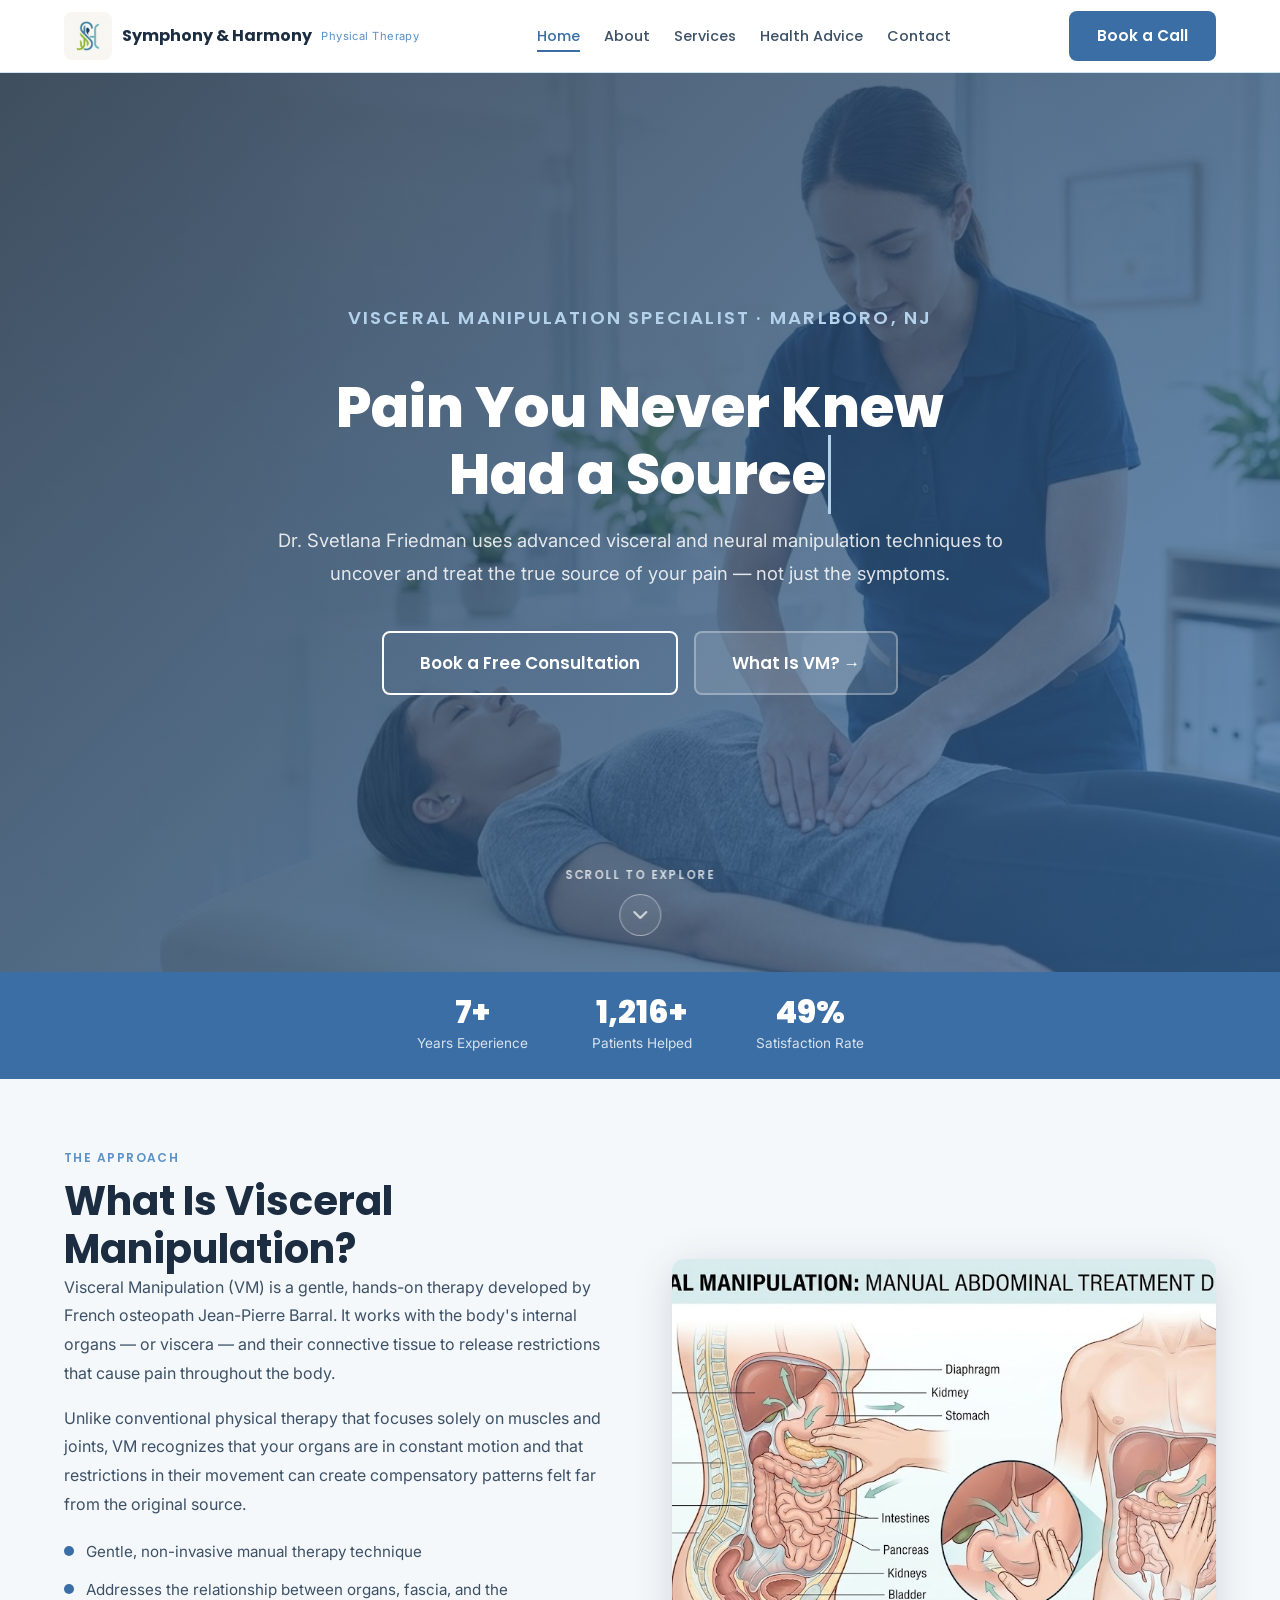
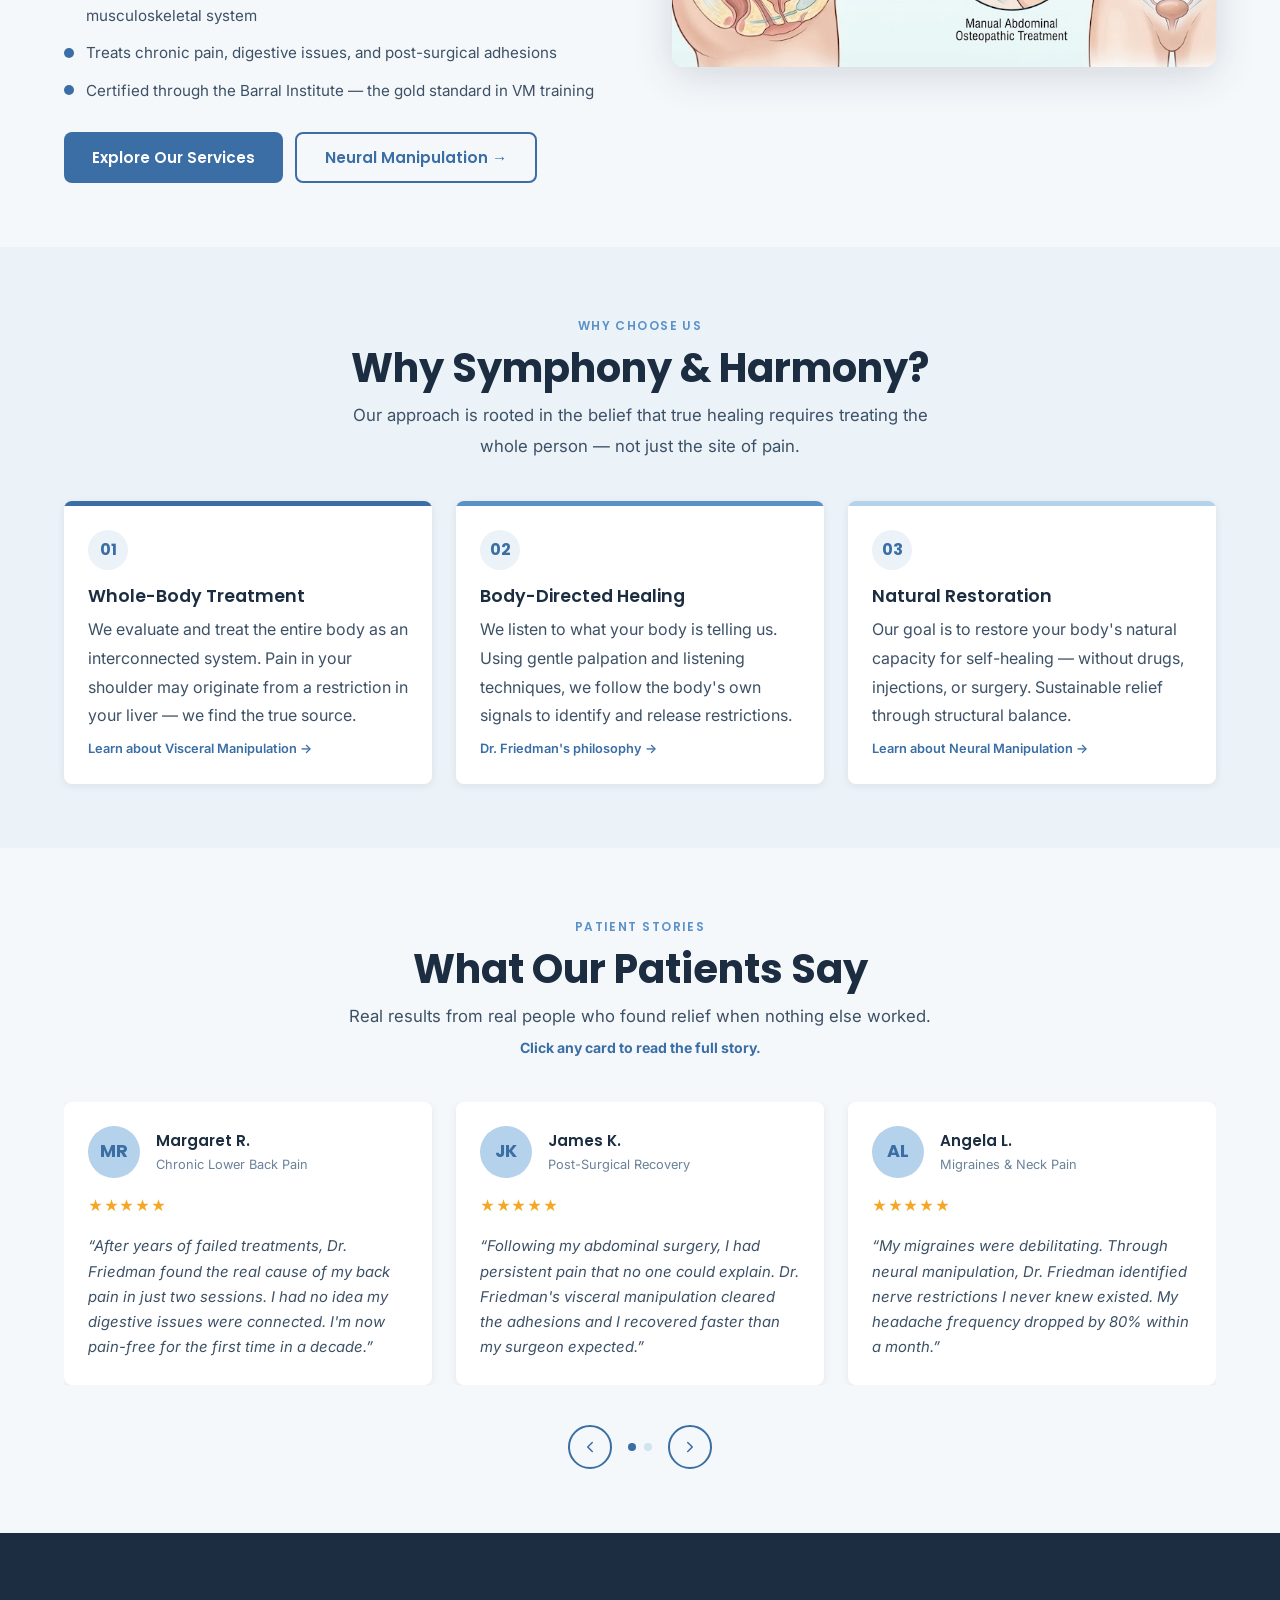
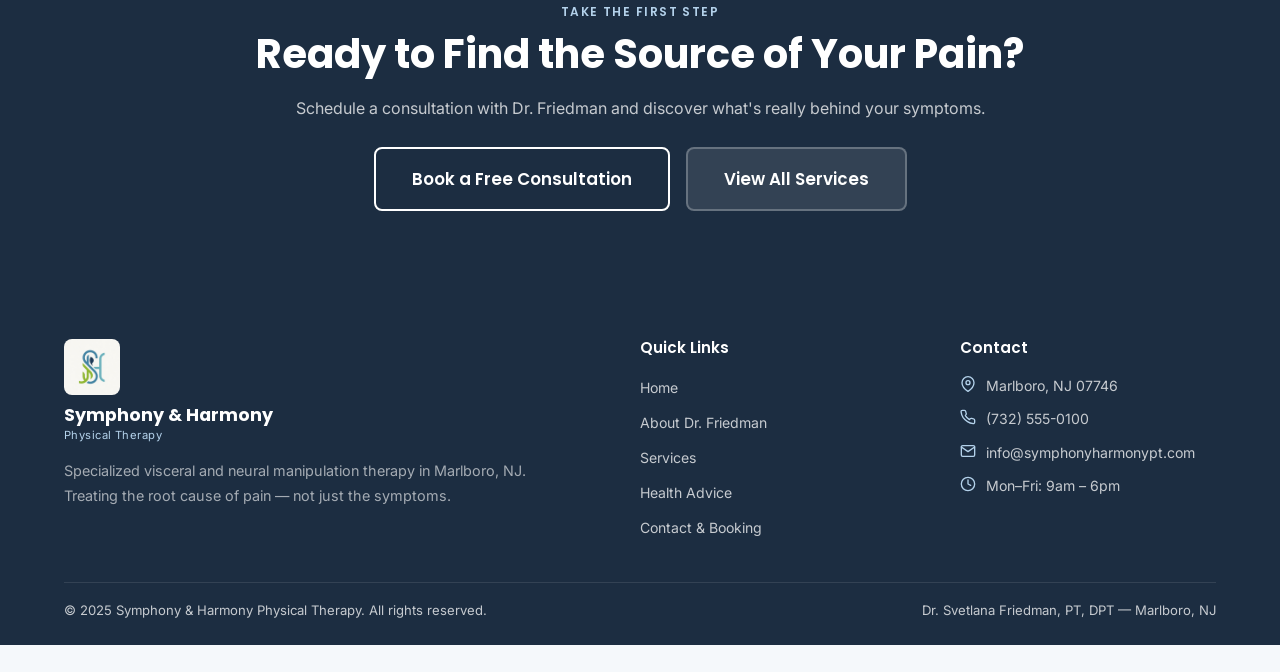
==== commit 20833bc1: "worked on hero section" ====
--- a/index.html
+++ b/index.html
@@ -31,9 +31,9 @@
   </nav>
 
   <!-- ══════════════════════════════════════════
-       HERO with typewriter
-  ══════════════════════════════════════════ -->
-  <section class="hero" aria-label="Hero">
+       FULLSCREEN HERO
+  ══════════════════════════════════════════ -->
+  <section class="hero hero--fullscreen" aria-label="Hero">
     <div class="hero__bg">
       <img src="images/home.jpg" alt="Symphony & Harmony clinic" />
     </div>
@@ -47,12 +47,22 @@
         <button class="btn btn--lg" style="background:rgba(255,255,255,0.12);color:#fff;border:2px solid rgba(255,255,255,0.3);" data-modal="vm">What Is VM? →</button>
       </div>
     </div>
+
+    <!-- Scroll down arrow -->
+    <a href="#stats-section" class="hero-scroll-cta" aria-label="Scroll down to explore">
+      <span class="hero-scroll-cta__text">Scroll to explore</span>
+      <span class="hero-scroll-cta__arrow" aria-hidden="true">
+        <svg width="24" height="24" viewBox="0 0 24 24" fill="none" stroke="currentColor" stroke-width="2" stroke-linecap="round" stroke-linejoin="round">
+          <polyline points="6 9 12 15 18 9" />
+        </svg>
+      </span>
+    </a>
   </section>
 
   <!-- ══════════════════════════════════════════
        STATS BAR
   ══════════════════════════════════════════ -->
-  <div class="stats-bar" aria-label="Practice statistics">
+  <div class="stats-bar" id="stats-section" aria-label="Practice statistics">
     <div class="container">
       <div class="stat-item fade-in" data-tooltip="Over 15 years in clinical practice">
         <div class="stat-item__number">15+</div>
--- a/css/styles.css
+++ b/css/styles.css
@@ -1236,4 +1236,98 @@
 @media (max-width: 480px) {
   .float-cta__btn span { display: none; }
   .float-cta__btn { padding: 0.85rem; border-radius: 50%; }
+}
+/* ============================================================
+   FULLSCREEN HERO (home page only)
+   ============================================================ */
+
+/* Make the hero fill the full viewport height */
+.hero--fullscreen {
+  min-height: 100vh;
+  min-height: 100dvh; /* dynamic viewport for mobile browsers */
+}
+
+/* Push content up slightly so the scroll arrow has breathing room */
+.hero--fullscreen .hero__content {
+  padding-bottom: 7rem; /* room for the scroll arrow */
+}
+
+/* ── Scroll-down CTA ── */
+.hero-scroll-cta {
+  position: absolute;
+  bottom: 2.25rem;
+  left: 50%;
+  transform: translateX(-50%);
+  display: flex;
+  flex-direction: column;
+  align-items: center;
+  gap: 0.5rem;
+  color: rgba(255, 255, 255, 0.75);
+  text-decoration: none;
+  z-index: 3;
+  transition: color var(--transition);
+
+  /* Fade in after a short delay so it doesn't compete with hero content */
+  opacity: 0;
+  animation: scrollCtaFadeIn 0.8s ease 1.2s forwards;
+}
+
+.hero-scroll-cta:hover {
+  color: var(--white);
+}
+
+.hero-scroll-cta__text {
+  font-family: var(--font-head);
+  font-size: 0.72rem;
+  font-weight: 600;
+  letter-spacing: 0.14em;
+  text-transform: uppercase;
+}
+
+/* Animated bounce arrow */
+.hero-scroll-cta__arrow {
+  display: flex;
+  align-items: center;
+  justify-content: center;
+  width: 42px;
+  height: 42px;
+  border-radius: 50%;
+  border: 1.5px solid rgba(255, 255, 255, 0.45);
+  background: rgba(255, 255, 255, 0.08);
+  backdrop-filter: blur(4px);
+  -webkit-backdrop-filter: blur(4px);
+  transition: background var(--transition), border-color var(--transition);
+  animation: scrollBounce 2s ease-in-out infinite;
+}
+
+.hero-scroll-cta:hover .hero-scroll-cta__arrow {
+  background: rgba(255, 255, 255, 0.2);
+  border-color: rgba(255, 255, 255, 0.8);
+}
+
+@keyframes scrollBounce {
+  0%, 100% { transform: translateY(0); }
+  50%       { transform: translateY(6px); }
+}
+
+@keyframes scrollCtaFadeIn {
+  from { opacity: 0; transform: translateX(-50%) translateY(10px); }
+  to   { opacity: 1; transform: translateX(-50%) translateY(0); }
+}
+
+/* Hide scroll arrow once user has scrolled past the hero */
+.hero-scroll-cta.hidden {
+  opacity: 0;
+  pointer-events: none;
+  transition: opacity 0.4s ease;
+}
+
+/* Mobile adjustments */
+@media (max-width: 768px) {
+  .hero--fullscreen .hero__content {
+    padding-bottom: 6rem;
+  }
+  .hero-scroll-cta {
+    bottom: 1.75rem;
+  }
 }
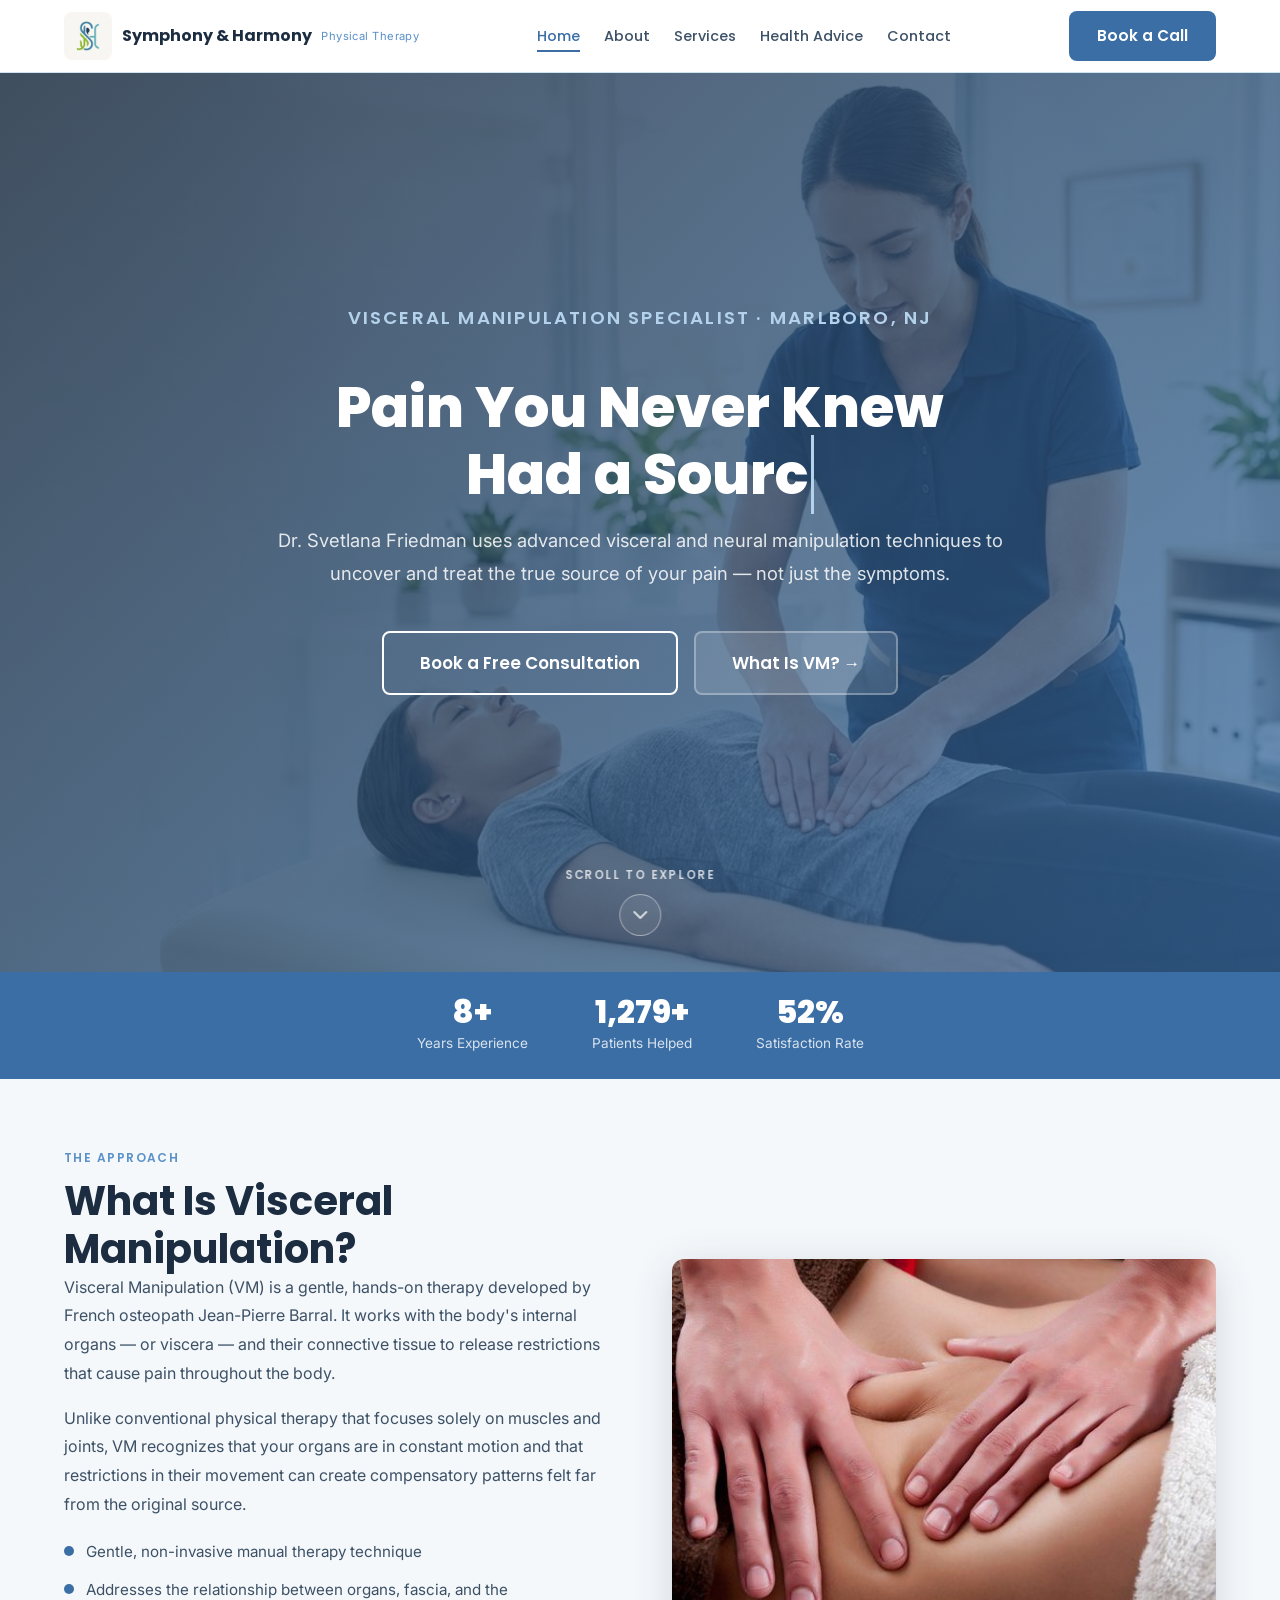
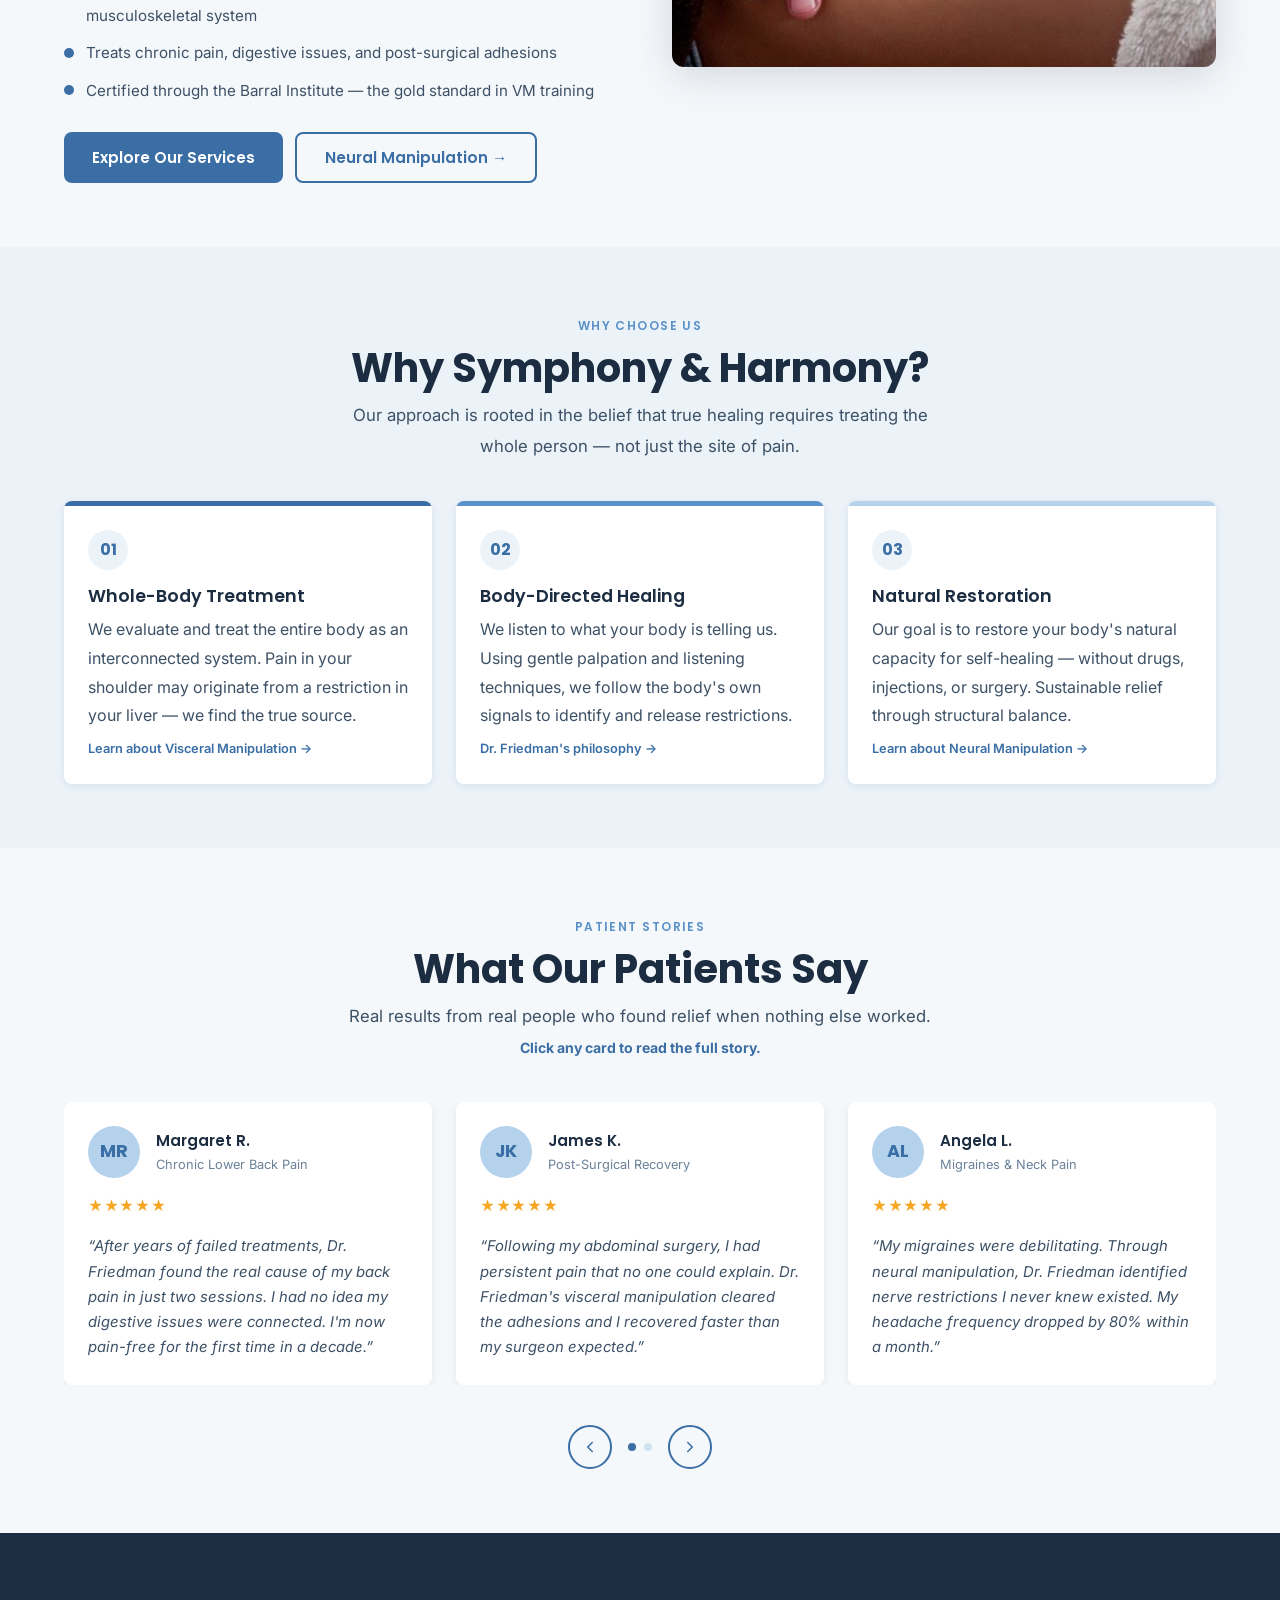
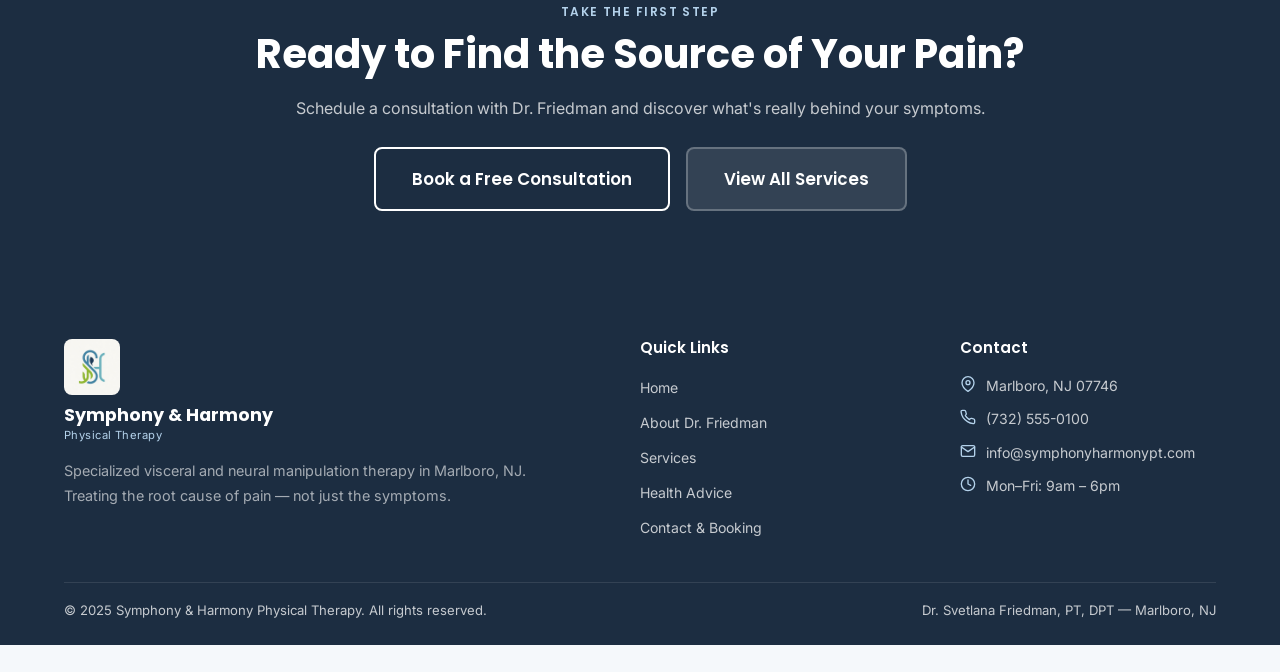
==== commit 331c4706: "putting images in" ====
--- a/index.html
+++ b/index.html
@@ -102,7 +102,7 @@
           </div>
         </div>
         <div class="slide-in-right">
-          <img src="images/Visceral Manipulation Treatment.jpg" alt="Visceral Manipulation demonstration" style="width:100%; aspect-ratio:4/3; border-radius:var(--radius-lg); object-fit:cover; box-shadow:var(--shadow-lg);" />
+          <img src="images/visceral-manipulation.jpg" alt="Visceral Manipulation demonstration" style="width:100%; aspect-ratio:4/3; border-radius:var(--radius-lg); object-fit:cover; box-shadow:var(--shadow-lg);" />
         </div>
       </div>
     </div>
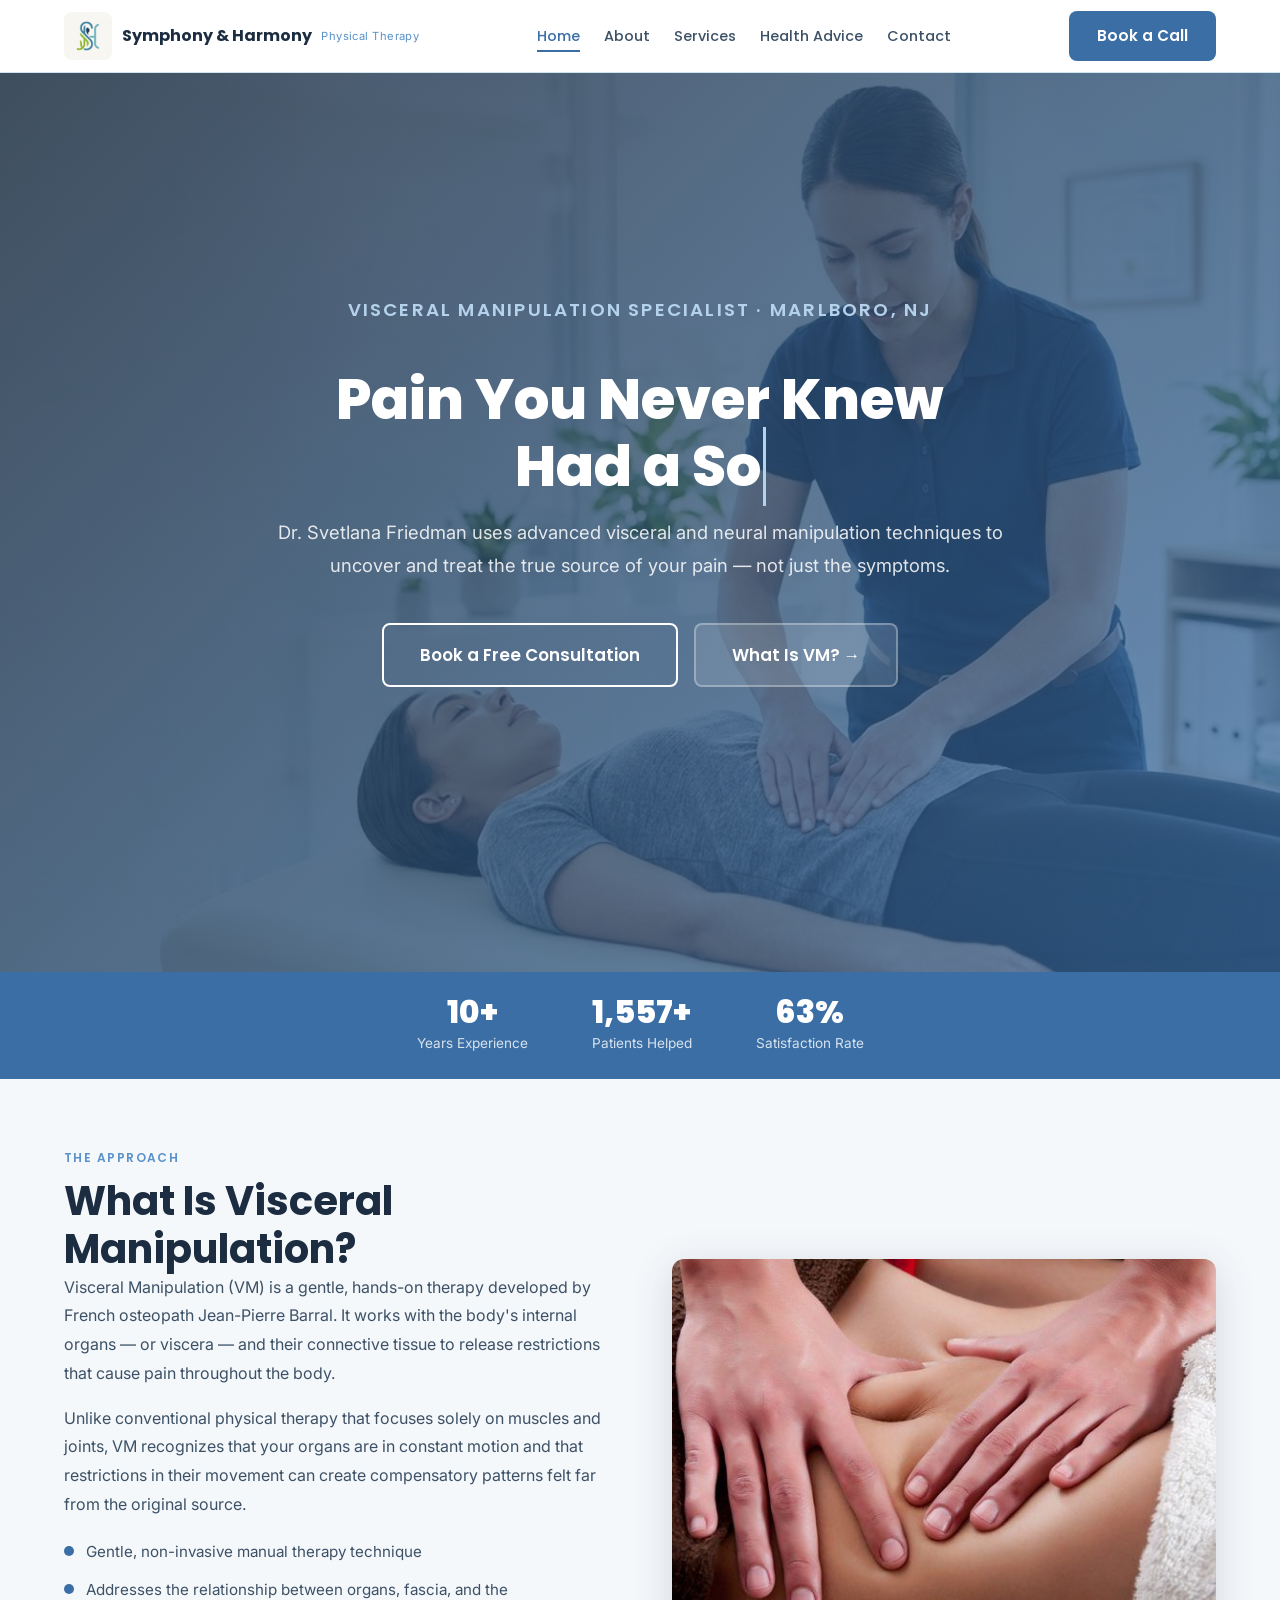
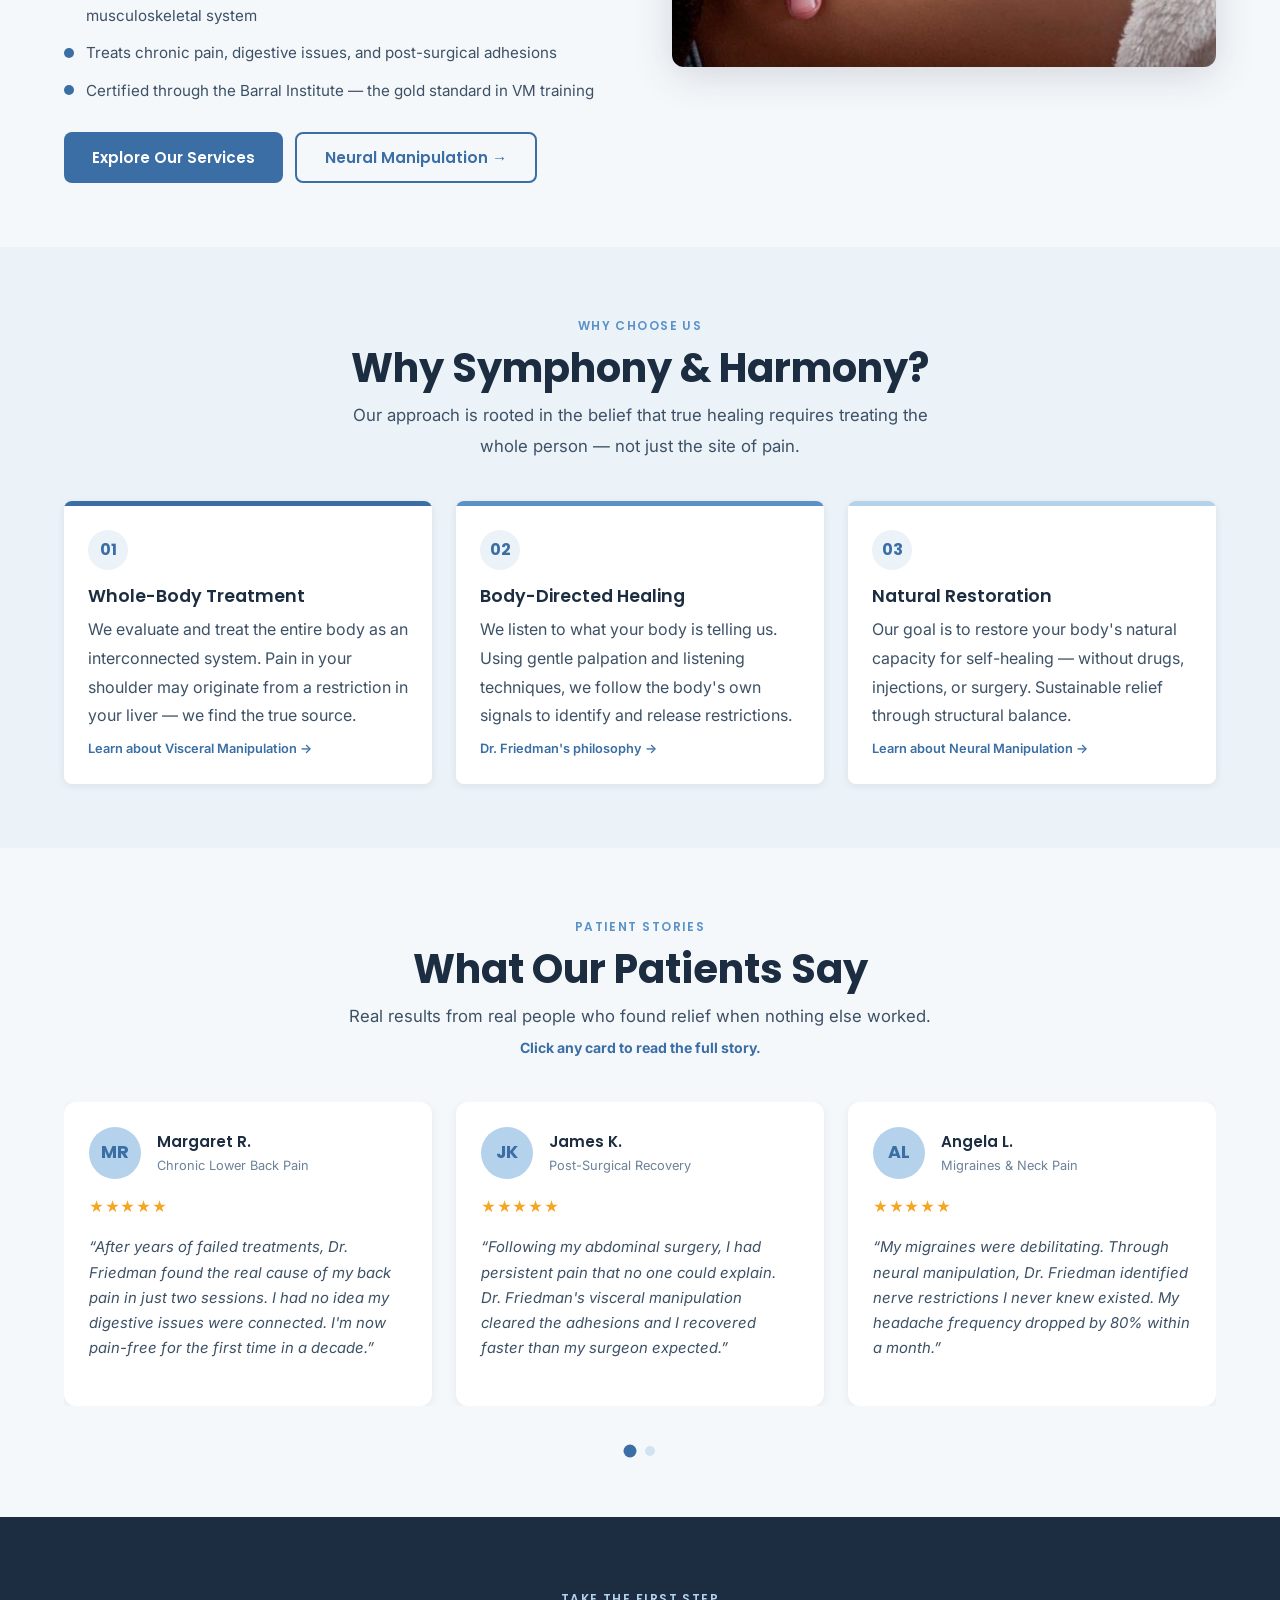
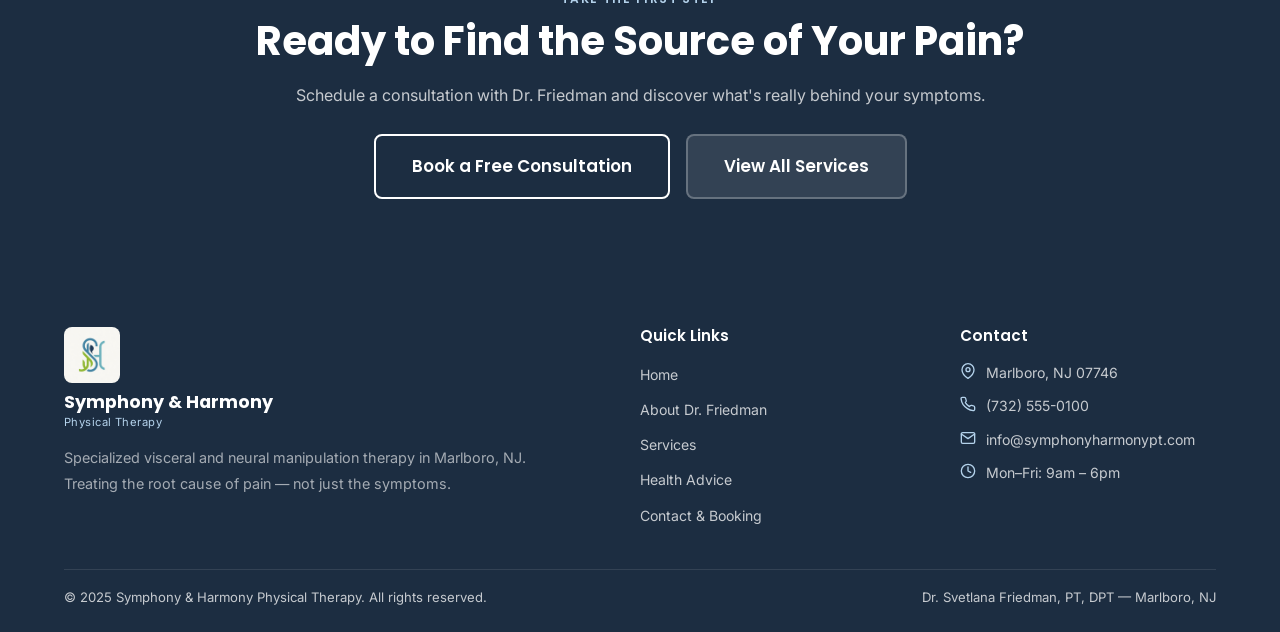
==== commit 3c953f13: "website is done" ====
--- a/index.html
+++ b/index.html
@@ -48,15 +48,7 @@
       </div>
     </div>
 
-    <!-- Scroll down arrow -->
-    <a href="#stats-section" class="hero-scroll-cta" aria-label="Scroll down to explore">
-      <span class="hero-scroll-cta__text">Scroll to explore</span>
-      <span class="hero-scroll-cta__arrow" aria-hidden="true">
-        <svg width="24" height="24" viewBox="0 0 24 24" fill="none" stroke="currentColor" stroke-width="2" stroke-linecap="round" stroke-linejoin="round">
-          <polyline points="6 9 12 15 18 9" />
-        </svg>
-      </span>
-    </a>
+    
   </section>
 
   <!-- ══════════════════════════════════════════
--- a/css/styles.css
+++ b/css/styles.css
@@ -2,10 +2,8 @@
    Symphony & Harmony Physical Therapy — Global Stylesheet
    ============================================================ */
 
-/* ── Google Fonts ── */
 @import url('https://fonts.googleapis.com/css2?family=Poppins:wght@400;500;600;700;800&family=Inter:wght@300;400;500;600&display=swap');
 
-/* ── CSS Custom Properties ── */
 :root {
   --navy:        #1C2D41;
   --primary:     #3A6EA5;
@@ -20,45 +18,32 @@
   --border:      #D0E4F0;
   --success:     #2E7D32;
   --error-red:   #c0392b;
-
   --radius:      8px;
   --radius-lg:   12px;
   --shadow-sm:   0 2px 8px rgba(28,45,65,0.08);
   --shadow-md:   0 4px 20px rgba(28,45,65,0.12);
   --shadow-lg:   0 8px 40px rgba(28,45,65,0.16);
-
   --space-xs:    0.5rem;
   --space-sm:    1rem;
   --space-md:    1.5rem;
   --space-lg:    2.5rem;
   --space-xl:    4rem;
   --space-2xl:   6rem;
-
   --container:   1200px;
   --nav-h:       72px;
-
   --font-head:   'Poppins', sans-serif;
   --font-body:   'Inter', sans-serif;
-
   --transition:  0.3s ease;
 }
 
-/* ── Reset & Base ── */
 *, *::before, *::after { box-sizing: border-box; margin: 0; padding: 0; }
-html { scroll-behavior: smooth; font-size: 16px; }
-body {
-  font-family: var(--font-body);
-  background: var(--page-bg);
-  color: var(--text-dark);
-  line-height: 1.7;
-  -webkit-font-smoothing: antialiased;
-}
+html { scroll-behavior: smooth; font-size: 16px; height: 100%; }
+body { font-family: var(--font-body); background: var(--page-bg); color: var(--text-dark); line-height: 1.7; -webkit-font-smoothing: antialiased; display: flex; flex-direction: column; min-height: 100vh; }
 img { max-width: 100%; display: block; }
 a  { color: inherit; text-decoration: none; }
 ul { list-style: none; }
 button { cursor: pointer; border: none; background: none; font-family: inherit; }
 
-/* ── Typography ── */
 h1, h2, h3, h4, h5 { font-family: var(--font-head); line-height: 1.2; color: var(--text-dark); }
 h1 { font-size: clamp(2rem, 5vw, 3.5rem); font-weight: 800; }
 h2 { font-size: clamp(1.6rem, 3.5vw, 2.5rem); font-weight: 700; }
@@ -67,84 +52,46 @@
 p  { color: var(--text-mid); line-height: 1.8; }
 .sr-only { position:absolute; width:1px; height:1px; padding:0; margin:-1px; overflow:hidden; clip:rect(0,0,0,0); border:0; }
 
-/* ── Container ── */
-.container { width:100%; max-width:var(--container); margin:0 auto; padding:0 var(--space-md); }
-
-/* ── Section Spacing ── */
+.container { width: 100%; max-width: var(--container); margin: 0 auto; padding: 0 var(--space-md); }
+
 .section { padding: var(--space-xl) 0; }
 .section--alt { background: var(--section-bg); }
 .section__header { text-align: center; margin-bottom: var(--space-lg); }
 .section__header p { max-width: 600px; margin: var(--space-xs) auto 0; font-size: 1.05rem; }
-.section__eyebrow {
-  display: inline-block;
-  font-family: var(--font-head);
-  font-size: 0.75rem;
-  font-weight: 600;
-  letter-spacing: 0.12em;
-  text-transform: uppercase;
-  color: var(--medium-blue);
-  margin-bottom: var(--space-xs);
-}
-
-/* ── Buttons ── */
-.btn {
-  display: inline-flex;
-  align-items: center;
-  gap: 0.5rem;
-  padding: 0.75rem 1.75rem;
-  border-radius: var(--radius);
-  font-family: var(--font-head);
-  font-size: 0.95rem;
-  font-weight: 600;
-  transition: all var(--transition);
-  white-space: nowrap;
-}
-.btn--primary { background: var(--primary); color: var(--white); }
-.btn--primary:hover { background: var(--navy); transform: translateY(-2px); box-shadow: var(--shadow-md); }
-.btn--outline { background: transparent; color: var(--white); border: 2px solid var(--white); }
-.btn--outline:hover { background: var(--white); color: var(--navy); transform: translateY(-2px); }
-.btn--outline-navy { background: transparent; color: var(--primary); border: 2px solid var(--primary); }
-.btn--outline-navy:hover { background: var(--primary); color: var(--white); transform: translateY(-2px); }
-.btn--navy { background: var(--navy); color: var(--white); }
-.btn--navy:hover { background: var(--primary); transform: translateY(-2px); box-shadow: var(--shadow-md); }
-.btn--lg { padding: 1rem 2.25rem; font-size: 1.05rem; }
-
-/* ── Image Placeholder ── */
-.img-placeholder {
-  background: var(--light-blue);
-  display: flex; align-items: center; justify-content: center;
-  color: var(--primary);
-  font-family: var(--font-head); font-size: 0.85rem; font-weight: 500; letter-spacing: 0.05em;
-}
-.img-placeholder svg { opacity: 0.4; }
+.section__eyebrow { display:inline-block; font-family:var(--font-head); font-size:0.75rem; font-weight:600; letter-spacing:0.12em; text-transform:uppercase; color:var(--medium-blue); margin-bottom:var(--space-xs); }
+
+/* ── Buttons — no magnetic/translate on hover ── */
+.btn { display:inline-flex; align-items:center; gap:0.5rem; padding:0.75rem 1.75rem; border-radius:var(--radius); font-family:var(--font-head); font-size:0.95rem; font-weight:600; transition:background var(--transition), box-shadow var(--transition), color var(--transition), border-color var(--transition); white-space:nowrap; }
+.btn--primary { background:var(--primary); color:var(--white); }
+.btn--primary:hover { background:var(--navy); box-shadow:var(--shadow-md); }
+.btn--outline { background:transparent; color:var(--white); border:2px solid var(--white); }
+.btn--outline:hover { background:var(--white); color:var(--navy); }
+.btn--outline-navy { background:transparent; color:var(--primary); border:2px solid var(--primary); }
+.btn--outline-navy:hover { background:var(--primary); color:var(--white); }
+.btn--navy { background:var(--navy); color:var(--white); }
+.btn--navy:hover { background:var(--primary); box-shadow:var(--shadow-md); }
+.btn--lg { padding:1rem 2.25rem; font-size:1.05rem; }
 
 /* ============================================================
    NAVBAR
    ============================================================ */
-.navbar {
-  position: sticky; top: 0; z-index: 1000;
-  background: var(--white);
-  height: var(--nav-h);
-  box-shadow: 0 1px 0 var(--border);
-  display: flex; align-items: center;
-}
-.navbar .container { display: flex; align-items: center; justify-content: space-between; gap: var(--space-md); }
-.nav-logo { display: flex; flex-direction: row; align-items: center; gap: 0.6rem; line-height: 1.1; flex-shrink: 0; }
-.nav-logo__img { width: 48px; height: 48px; border-radius: 8px; object-fit: cover; flex-shrink: 0; }
-.nav-logo__name { font-family: var(--font-head); font-size: 1rem; font-weight: 700; color: var(--navy); }
-.nav-logo__sub  { font-family: var(--font-body); font-size: 0.7rem; font-weight: 400; color: var(--medium-blue); letter-spacing: 0.04em; }
-.footer__brand .nav-logo { flex-direction: column; gap: 0.25rem; align-items: flex-start; }
-.footer__brand .nav-logo__img { width: 56px; height: 56px; margin-bottom: 0.4rem; }
-.nav-links { display: flex; align-items: center; gap: var(--space-md); }
-.nav-links a {
-  font-family: var(--font-head); font-size: 0.9rem; font-weight: 500;
-  color: var(--text-mid); padding: 0.25rem 0; position: relative; transition: color var(--transition);
-}
+.navbar { position:sticky; top:0; z-index:1000; background:var(--white); height:var(--nav-h); box-shadow:0 1px 0 var(--border); display:flex; align-items:center; }
+.navbar .container { display:flex; align-items:center; justify-content:space-between; gap:var(--space-md); }
+.nav-logo { display:flex; flex-direction:row; align-items:center; gap:0.6rem; line-height:1.1; flex-shrink:0; }
+.nav-logo__img { width:48px; height:48px; border-radius:8px; object-fit:cover; flex-shrink:0; }
+.nav-logo__name { font-family:var(--font-head); font-size:1rem; font-weight:700; color:var(--navy); }
+.nav-logo__sub  { font-family:var(--font-body); font-size:0.7rem; font-weight:400; color:var(--medium-blue); letter-spacing:0.04em; display:block; }
+.footer__brand .nav-logo { flex-direction:column; gap:0.25rem; align-items:flex-start; }
+.footer__brand .nav-logo__img { width:56px; height:56px; margin-bottom:0.4rem; }
+
+.nav-links { display:flex; align-items:center; gap:var(--space-md); }
+.nav-links a { font-family:var(--font-head); font-size:0.9rem; font-weight:500; color:var(--text-mid); padding:0.25rem 0; position:relative; transition:color var(--transition); }
 .nav-links a::after { content:''; position:absolute; bottom:-2px; left:0; width:0; height:2px; background:var(--primary); transition:width var(--transition); }
-.nav-links a:hover, .nav-links a.active { color: var(--primary); }
-.nav-links a:hover::after, .nav-links a.active::after { width: 100%; }
-.nav-toggle { display: none; flex-direction: column; gap: 5px; padding: 6px; z-index: 1100; }
-.nav-toggle span { display:block; width:24px; height:2px; background:var(--navy); border-radius:2px; transition:all var(--transition); }
+.nav-links a:hover, .nav-links a.active { color:var(--primary); }
+.nav-links a:hover::after, .nav-links a.active::after { width:100%; }
+
+.nav-toggle { display:none; flex-direction:column; justify-content:center; align-items:center; gap:5px; padding:8px; z-index:1100; width:40px; height:40px; border-radius:var(--radius); flex-shrink:0; }
+.nav-toggle span { display:block; width:22px; height:2px; background:var(--navy); border-radius:2px; transition:all var(--transition); transform-origin:center; }
 .nav-toggle.open span:nth-child(1) { transform:translateY(7px) rotate(45deg); }
 .nav-toggle.open span:nth-child(2) { opacity:0; transform:scaleX(0); }
 .nav-toggle.open span:nth-child(3) { transform:translateY(-7px) rotate(-45deg); }
@@ -159,9 +106,12 @@
 .hero__content { position:relative; z-index:2; max-width:780px; padding:var(--space-xl) var(--space-md); color:var(--white); }
 .hero__content h1 { color:var(--white); margin-bottom:var(--space-sm); }
 .hero__content p { color:rgba(255,255,255,0.85); font-size:1.15rem; margin-bottom:var(--space-lg); }
+
+/* Hero strip — consistent navy across all pages */
 .hero-strip { background:var(--navy); padding:var(--space-lg) 0; text-align:center; }
 .hero-strip h1, .hero-strip h2 { color:var(--white); }
 .hero-strip p { color:var(--light-blue); margin-top:var(--space-xs); }
+
 .hero-strip--img { position:relative; overflow:hidden; }
 .hero-strip--img .hero-strip__bg { position:absolute; inset:0; }
 .hero-strip--img .hero-strip__bg img { width:100%; height:100%; object-fit:cover; opacity:0.25; }
@@ -169,11 +119,35 @@
 .hero-strip--img .container { position:relative; z-index:2; }
 
 /* ============================================================
+   CTA STRIP — with top gradient fade from section above
+   ============================================================ */
+.cta-strip {
+  background: var(--navy);
+  padding: var(--space-xl) 0;
+  text-align: center;
+  /* Smooth transition from whatever is above */
+  position: relative;
+}
+/* Gradient fade between last section (usually page-bg or section-bg) and CTA navy */
+.cta-strip::before {
+  content: '';
+  position: absolute;
+  top: -3px;
+  left: 0;
+  right: 0;
+  height: 3px;
+  background: var(--navy);
+}
+.cta-strip h2 { color:var(--white); margin-bottom:var(--space-sm); }
+.cta-strip p { color:rgba(255,255,255,0.75); margin-bottom:var(--space-md); }
+
+/* ============================================================
    STATS BAR
    ============================================================ */
 .stats-bar { background:var(--primary); padding:var(--space-md) 0; }
 .stats-bar .container { display:flex; align-items:center; justify-content:center; gap:var(--space-xl); flex-wrap:wrap; }
-.stat-item { text-align:center; }
+.stat-item { text-align:center; transition:transform 0.2s ease; }
+.stat-item:hover { transform:scale(1.05); }
 .stat-item__number { font-family:var(--font-head); font-size:2rem; font-weight:800; color:var(--white); line-height:1; }
 .stat-item__label { font-size:0.85rem; color:rgba(255,255,255,0.8); margin-top:0.25rem; }
 
@@ -184,46 +158,89 @@
 .two-col--reverse { direction:rtl; }
 .two-col--reverse > * { direction:ltr; }
 .dot-list { display:flex; flex-direction:column; gap:0.75rem; margin-top:var(--space-sm); }
-.dot-list li { display:flex; align-items:flex-start; gap:0.75rem; color:var(--text-mid); font-size:0.95rem; }
+.dot-list li { display:flex; align-items:flex-start; gap:0.75rem; color:var(--text-mid); font-size:0.95rem; transition:color 0.2s ease; }
+.dot-list li:hover { color:var(--primary); }
 .dot-list li::before { content:''; flex-shrink:0; width:10px; height:10px; border-radius:50%; background:var(--primary); margin-top:0.45rem; }
 
 /* ============================================================
    WHY CARDS
    ============================================================ */
 .why-cards { display:grid; grid-template-columns:repeat(3,1fr); gap:var(--space-md); }
-.why-card { background:var(--white); border-radius:var(--radius); box-shadow:var(--shadow-sm); overflow:hidden; transition:box-shadow var(--transition),transform var(--transition); }
-.why-card:hover { box-shadow:var(--shadow-md); transform:translateY(-4px); }
+.why-card { background:var(--white); border-radius:var(--radius); box-shadow:var(--shadow-sm); overflow:hidden; transition:box-shadow var(--transition); position:relative; }
+.why-card:hover { box-shadow:var(--shadow-md); }
 .why-card__accent { height:5px; background:var(--primary); }
 .why-card__body { padding:var(--space-md); }
 .why-card__badge { display:inline-flex; align-items:center; justify-content:center; width:40px; height:40px; border-radius:50%; background:var(--section-bg); color:var(--primary); font-family:var(--font-head); font-weight:700; font-size:1rem; margin-bottom:var(--space-sm); }
 .why-card h3 { margin-bottom:0.5rem; font-size:1.1rem; }
 
 /* ============================================================
-   TESTIMONIALS CAROUSEL
+   TESTIMONIALS — auto-scroll, no arrows
    ============================================================ */
 .testimonials { overflow:hidden; }
 .testimonial-track-wrap { overflow:hidden; }
-.testimonial-track { display:flex; gap:var(--space-md); transition:transform 0.45s ease; }
-.testimonial-card { flex:0 0 calc((100% - 2 * var(--space-md)) / 3); background:var(--white); border-radius:var(--radius); box-shadow:var(--shadow-sm); padding:var(--space-md); display:flex; flex-direction:column; gap:var(--space-sm); }
+.testimonial-track { display:flex; gap:var(--space-md); transition:transform 0.6s cubic-bezier(0.4,0,0.2,1); }
+.testimonial-card {
+  flex: 0 0 calc((100% - 2 * var(--space-md)) / 3);
+  background: var(--white);
+  border-radius: var(--radius-lg);
+  box-shadow: var(--shadow-sm);
+  padding: var(--space-md);
+  display: flex;
+  flex-direction: column;
+  gap: var(--space-sm);
+  cursor: pointer;
+  transition: box-shadow 0.3s ease, transform 0.3s ease;
+  border: 1.5px solid transparent;
+  position: relative;
+  overflow: hidden;
+}
+.testimonial-card::after {
+  content: 'Click to read more';
+  position: absolute;
+  bottom: 0; left: 0; right: 0;
+  background: linear-gradient(transparent, rgba(58,110,165,0.06));
+  padding: 0.5rem var(--space-md) 0.6rem;
+  font-family: var(--font-head);
+  font-size: 0.7rem;
+  font-weight: 600;
+  color: var(--primary);
+  text-align: center;
+  letter-spacing: 0.06em;
+  text-transform: uppercase;
+  opacity: 0;
+  transition: opacity 0.25s ease;
+}
+.testimonial-card:hover {
+  box-shadow: var(--shadow-md);
+  transform: translateY(-4px);
+  border-color: var(--light-blue);
+}
+.testimonial-card:hover::after { opacity: 1; }
+
 .testimonial-card__header { display:flex; align-items:center; gap:var(--space-sm); }
 .testimonial-avatar { width:52px; height:52px; border-radius:50%; background:var(--light-blue); flex-shrink:0; display:flex; align-items:center; justify-content:center; font-family:var(--font-head); font-weight:700; color:var(--primary); font-size:1.1rem; }
 .testimonial-card__name { font-family:var(--font-head); font-weight:600; font-size:0.95rem; }
 .testimonial-card__condition { font-size:0.8rem; color:var(--text-light); }
 .stars { color:#F5A623; font-size:0.9rem; letter-spacing:0.05em; }
-.testimonial-card__quote { font-size:0.93rem; color:var(--text-mid); font-style:italic; line-height:1.7; flex:1; }
+.testimonial-card__quote { font-size:0.93rem; color:var(--text-mid); font-style:italic; line-height:1.7; flex:1; padding-bottom:1.2rem; }
 .testimonial-card__quote::before { content:'\201C'; }
 .testimonial-card__quote::after  { content:'\201D'; }
-.carousel-controls { display:flex; align-items:center; justify-content:center; gap:var(--space-sm); margin-top:var(--space-lg); }
-.carousel-btn { width:44px; height:44px; border-radius:50%; border:2px solid var(--primary); color:var(--primary); display:flex; align-items:center; justify-content:center; transition:all var(--transition); }
-.carousel-btn:hover { background:var(--primary); color:var(--white); }
-.carousel-dots { display:flex; gap:8px; }
-.carousel-dot { width:8px; height:8px; border-radius:50%; background:var(--border); transition:background var(--transition); }
-.carousel-dot.active { background:var(--primary); }
+
+/* Carousel controls — dots only, no arrows */
+.carousel-controls { display:flex; align-items:center; justify-content:center; margin-top:var(--space-lg); }
+.carousel-dots { display:flex; gap:10px; }
+.carousel-dot { width:10px; height:10px; border-radius:50%; background:var(--border); transition:background var(--transition), transform var(--transition); border:none; cursor:pointer; padding:0; }
+.carousel-dot.active { background:var(--primary); transform:scale(1.3); }
+.carousel-dot:hover { background:var(--medium-blue); }
 
 /* ============================================================
    FOOTER
    ============================================================ */
 .footer { background:var(--navy); padding:var(--space-xl) 0 var(--space-md); color:rgba(255,255,255,0.75); }
+.footer { /* ensure footer visually separates but can be pushed to page bottom */ }
+
+/* Keep footer pinned to bottom when content is short */
+body > footer { margin-top: auto; }
 .footer__grid { display:grid; grid-template-columns:2fr 1fr 1fr; gap:var(--space-xl); margin-bottom:var(--space-lg); }
 .footer__brand .nav-logo__name { color:var(--white); font-size:1.1rem; }
 .footer__brand .nav-logo__sub  { color:var(--light-blue); }
@@ -243,7 +260,8 @@
 .about-photo-wrap { display:flex; flex-direction:column; align-items:center; gap:var(--space-sm); }
 .about-photo { width:100%; aspect-ratio:3/4; border-radius:var(--radius); border:4px solid var(--light-blue); overflow:hidden; }
 .credential-pills { display:flex; flex-wrap:wrap; gap:0.5rem; justify-content:center; }
-.pill { display:inline-block; padding:0.35rem 0.9rem; border-radius:100px; background:var(--section-bg); color:var(--primary); font-family:var(--font-head); font-size:0.78rem; font-weight:600; border:1px solid var(--light-blue); }
+.pill { display:inline-block; padding:0.35rem 0.9rem; border-radius:100px; background:var(--section-bg); color:var(--primary); font-family:var(--font-head); font-size:0.78rem; font-weight:600; border:1px solid var(--light-blue); transition:background 0.2s ease, color 0.2s ease; cursor:default; }
+.pill:hover { background:var(--primary); color:var(--white); }
 .pill--accent { background:var(--primary); color:var(--white); border-color:var(--primary); }
 .bio-card { background:var(--white); border-radius:var(--radius); box-shadow:var(--shadow-sm); padding:var(--space-lg); }
 .bio-card p + p { margin-top:var(--space-sm); }
@@ -252,17 +270,21 @@
 .pull-quote__text::before { content:'\201C'; color:var(--light-blue); }
 .pull-quote__text::after  { content:'\201D'; color:var(--light-blue); }
 .pull-quote__attr { color:var(--light-blue); font-size:0.9rem; margin-top:var(--space-sm); }
+
 .timeline { position:relative; display:flex; justify-content:space-between; gap:var(--space-sm); padding-top:var(--space-lg); }
 .timeline::before { content:''; position:absolute; top:0; left:0; right:0; height:3px; background:var(--light-blue); }
-.timeline-item { flex:1; display:flex; flex-direction:column; align-items:center; text-align:center; position:relative; }
-.timeline-dot { width:18px; height:18px; border-radius:50%; background:var(--primary); border:3px solid var(--white); box-shadow:0 0 0 3px var(--primary); position:absolute; top:-9px; }
+.timeline-item { flex:1; display:flex; flex-direction:column; align-items:center; text-align:center; position:relative; transition:transform 0.2s ease; cursor:default; }
+.timeline-item:hover { transform:translateY(-3px); }
+.timeline-dot { width:18px; height:18px; border-radius:50%; background:var(--primary); border:3px solid var(--white); box-shadow:0 0 0 3px var(--primary); position:absolute; top:-9px; transition:transform 0.2s ease, box-shadow 0.2s ease; }
+.timeline-item:hover .timeline-dot { transform:scale(1.3); box-shadow:0 0 0 5px rgba(58,110,165,0.25); }
 .timeline-item__content { padding-top:var(--space-md); }
 .timeline-item__year { font-family:var(--font-head); font-weight:700; color:var(--primary); font-size:0.9rem; }
 .timeline-item__degree { font-weight:600; font-size:0.88rem; margin-top:0.25rem; }
 .timeline-item__inst { font-size:0.8rem; color:var(--text-light); margin-top:0.15rem; }
+
 .philosophy-cards { display:grid; grid-template-columns:repeat(3,1fr); gap:var(--space-md); }
-.philosophy-card { background:var(--white); border-radius:var(--radius); box-shadow:var(--shadow-sm); padding:var(--space-md); border-top:4px solid var(--primary); transition:box-shadow var(--transition),transform var(--transition); }
-.philosophy-card:hover { box-shadow:var(--shadow-md); transform:translateY(-4px); }
+.philosophy-card { background:var(--white); border-radius:var(--radius); box-shadow:var(--shadow-sm); padding:var(--space-md); border-top:4px solid var(--primary); transition:box-shadow var(--transition); position:relative; overflow:hidden; }
+.philosophy-card:hover { box-shadow:var(--shadow-md); }
 .philosophy-card__icon { width:48px; height:48px; border-radius:var(--radius); background:var(--section-bg); display:flex; align-items:center; justify-content:center; margin-bottom:var(--space-sm); color:var(--primary); }
 .philosophy-card h3 { font-size:1.05rem; margin-bottom:0.4rem; }
 
@@ -273,557 +295,430 @@
 .service-block + .service-block { border-top:1px solid var(--border); }
 .service-block__header { display:flex; align-items:center; gap:var(--space-sm); margin-bottom:var(--space-md); flex-wrap:wrap; }
 .service-block__header h2 { margin-bottom:0; }
-.badge { display:inline-block; padding:0.3rem 0.85rem; border-radius:100px; font-family:var(--font-head); font-size:0.72rem; font-weight:700; letter-spacing:0.06em; text-transform:uppercase; }
+.badge { display:inline-block; padding:0.3rem 0.85rem; border-radius:100px; font-family:var(--font-head); font-size:0.72rem; font-weight:700; letter-spacing:0.06em; text-transform:uppercase; transition:transform 0.2s ease, box-shadow 0.2s ease; }
 .badge--signature { background:var(--primary); color:var(--white); }
 .badge--neural    { background:var(--medium-blue); color:var(--white); }
+.badge:hover { transform:scale(1.05); box-shadow:0 4px 12px rgba(58,110,165,0.3); }
 .conditions-grid { display:grid; grid-template-columns:1fr 1fr; gap:0.5rem 2rem; margin-top:var(--space-sm); }
-.conditions-grid li { display:flex; align-items:center; gap:0.6rem; font-size:0.93rem; color:var(--text-mid); }
+.conditions-grid li { display:flex; align-items:center; gap:0.6rem; font-size:0.93rem; color:var(--text-mid); padding:0.3rem 0.5rem; border-radius:var(--radius); transition:background 0.2s ease, color 0.2s ease; }
+.conditions-grid li:hover { background:var(--section-bg); color:var(--primary); }
 .conditions-grid li::before { content:''; flex-shrink:0; width:8px; height:8px; border-radius:50%; background:var(--medium-blue); }
 .benefit-cards { display:grid; grid-template-columns:repeat(4,1fr); gap:var(--space-md); }
-.benefit-card { background:var(--white); border-radius:var(--radius); box-shadow:var(--shadow-sm); padding:var(--space-md); text-align:center; transition:box-shadow var(--transition),transform var(--transition); }
-.benefit-card:hover { box-shadow:var(--shadow-md); transform:translateY(-4px); }
+.benefit-card { background:var(--white); border-radius:var(--radius); box-shadow:var(--shadow-sm); padding:var(--space-md); text-align:center; transition:box-shadow var(--transition); position:relative; overflow:hidden; }
+.benefit-card:hover { box-shadow:var(--shadow-md); }
 .benefit-card__icon { width:56px; height:56px; border-radius:50%; background:var(--section-bg); display:flex; align-items:center; justify-content:center; margin:0 auto var(--space-sm); color:var(--primary); }
 .benefit-card h3 { font-size:1rem; margin-bottom:0.4rem; }
-.cta-strip { background:var(--navy); padding:var(--space-xl) 0; text-align:center; }
-.cta-strip h2 { color:var(--white); margin-bottom:var(--space-sm); }
-.cta-strip p { color:rgba(255,255,255,0.75); margin-bottom:var(--space-md); }
-
-/* ============================================================
-   HEALTH ADVICE PAGE — Exercise Cards (2×2 Grid)
-   ============================================================ */
-.exercise-grid--2col {
-  display: grid;
-  grid-template-columns: repeat(2, 1fr);
-  gap: var(--space-lg);
-}
-
-.ex-card {
+
+/* ============================================================
+   QUICK NAV (services page) — consistent with site colors
+   ============================================================ */
+.quick-nav {
+  position: sticky;
+  top: var(--nav-h);
+  z-index: 800;
+  background: var(--navy);  /* matches hero-strip above it */
+  border-bottom: 3px solid var(--primary);
+  display: flex;
+  align-items: center;
+  justify-content: center;
+  gap: 0;
+  padding: 0 var(--space-md);
+  box-shadow: 0 3px 16px rgba(28,45,65,0.25);
+  margin-top: 0;
+}
+.quick-nav__item {
+  padding: 1rem 1.75rem;
+  font-family: var(--font-head);
+  font-size: 0.85rem;
+  font-weight: 500;
+  color: rgba(255,255,255,0.7);
+  border-bottom: 3px solid transparent;
+  margin-bottom: -3px;
+  transition: color var(--transition), border-color var(--transition), background var(--transition);
+  white-space: nowrap;
+  text-decoration: none;
+}
+.quick-nav__item:hover { color: var(--white); background: rgba(255,255,255,0.06); }
+.quick-nav__item.active { color: var(--white); border-bottom-color: var(--light-blue); font-weight: 600; }
+
+/* ============================================================
+   HEALTH ADVICE PAGE — Exercise Cards
+   ============================================================ */
+.exercise-grid--2col { display:grid; grid-template-columns:repeat(2,1fr); gap:var(--space-lg); }
+.ex-card { background:var(--white); border-radius:var(--radius-lg); box-shadow:var(--shadow-sm); overflow:hidden; display:flex; flex-direction:column; transition:box-shadow var(--transition); }
+.ex-card:hover { box-shadow:var(--shadow-md); }
+.ex-card__img { position:relative; aspect-ratio:16/9; overflow:hidden; background:var(--section-bg); flex-shrink:0; }
+.ex-card__img img { width:100%; height:100%; object-fit:cover; display:block; transition:transform 0.4s ease; }
+.ex-card:hover .ex-card__img img { transform:scale(1.03); }
+.ex-card__img .difficulty-pill { position:absolute; top:0.75rem; left:0.75rem; margin:0; box-shadow:var(--shadow-sm); }
+.ex-card__body { padding:var(--space-md); display:flex; flex-direction:column; gap:var(--space-sm); flex:1; }
+.ex-card__title { font-family:var(--font-head); font-size:1.15rem; font-weight:700; color:var(--text-dark); margin:0; line-height:1.3; }
+.ex-steps { display:flex; flex-direction:column; gap:0.65rem; }
+.ex-step { display:flex; align-items:flex-start; gap:0.7rem; font-size:0.9rem; color:var(--text-mid); line-height:1.5; padding:0.4rem 0.5rem; border-radius:var(--radius); transition:background 0.2s ease; }
+.ex-step:hover { background:var(--page-bg); }
+.step-num { flex-shrink:0; width:24px; height:24px; border-radius:50%; background:var(--primary); color:var(--white); font-family:var(--font-head); font-size:0.72rem; font-weight:700; display:flex; align-items:center; justify-content:center; margin-top:1px; }
+.difficulty-pill { display:inline-block; padding:0.25rem 0.75rem; border-radius:100px; font-size:0.72rem; font-weight:600; font-family:var(--font-head); letter-spacing:0.04em; }
+.difficulty-pill--easy   { background:#E8F5E9; color:#2E7D32; }
+.difficulty-pill--medium { background:#FFF8E1; color:#F57F17; }
+.difficulty-pill--hard   { background:#FBE9E7; color:#BF360C; }
+
+/* ============================================================
+   ACCORDION — Enhanced & Interactive
+   ============================================================ */
+.accordion { display:flex; flex-direction:column; gap:0.75rem; }
+
+.accordion-item {
   background: var(--white);
   border-radius: var(--radius-lg);
   box-shadow: var(--shadow-sm);
   overflow: hidden;
-  display: flex;
-  flex-direction: column;
-  transition: box-shadow var(--transition), transform var(--transition);
-}
-.ex-card:hover {
-  box-shadow: var(--shadow-md);
-  transform: translateY(-4px);
-}
-
-.ex-card__img {
-  position: relative;
-  aspect-ratio: 16/9;
-  overflow: hidden;
-  background: var(--section-bg);
-  flex-shrink: 0;
-}
-.ex-card__img img {
+  border: 1.5px solid var(--border);
+  transition: box-shadow 0.3s ease, border-color 0.3s ease;
+}
+.accordion-item:hover { box-shadow:var(--shadow-md); }
+.accordion-item.is-open { border-color:var(--primary); box-shadow:0 4px 24px rgba(58,110,165,0.14); }
+
+.accordion-trigger {
   width: 100%;
-  height: 100%;
-  object-fit: cover;
-  display: block;
-  transition: transform 0.4s ease;
-}
-.ex-card:hover .ex-card__img img {
-  transform: scale(1.03);
-}
-.ex-card__img .difficulty-pill {
-  position: absolute;
-  top: 0.75rem;
-  left: 0.75rem;
-  margin: 0;
-  box-shadow: var(--shadow-sm);
-}
-
-.ex-card__body {
-  padding: var(--space-md);
-  display: flex;
-  flex-direction: column;
-  gap: var(--space-sm);
-  flex: 1;
-}
-
-.ex-card__title {
-  font-family: var(--font-head);
-  font-size: 1.15rem;
-  font-weight: 700;
-  color: var(--text-dark);
-  margin: 0;
-  line-height: 1.3;
-}
-
-.ex-steps {
-  display: flex;
-  flex-direction: column;
-  gap: 0.65rem;
-}
-
-.ex-step {
-  display: flex;
-  align-items: flex-start;
-  gap: 0.7rem;
-  font-size: 0.9rem;
-  color: var(--text-mid);
-  line-height: 1.5;
-}
-
-.step-num {
-  flex-shrink: 0;
-  width: 24px;
-  height: 24px;
-  border-radius: 50%;
-  background: var(--primary);
-  color: var(--white);
-  font-family: var(--font-head);
-  font-size: 0.72rem;
-  font-weight: 700;
   display: flex;
   align-items: center;
-  justify-content: center;
-  margin-top: 1px;
-}
-
-.difficulty-pill {
-  display: inline-block;
-  padding: 0.25rem 0.75rem;
-  border-radius: 100px;
-  font-size: 0.72rem;
+  justify-content: space-between;
+  padding: 1.1rem var(--space-md);
+  background: var(--white);
+  font-family: var(--font-head);
   font-weight: 600;
-  font-family: var(--font-head);
-  letter-spacing: 0.04em;
-}
-.difficulty-pill--easy   { background:#E8F5E9; color:#2E7D32; }
-.difficulty-pill--medium { background:#FFF8E1; color:#F57F17; }
-.difficulty-pill--hard   { background:#FBE9E7; color:#BF360C; }
-
-/* ============================================================
-   ACCORDION
-   ============================================================ */
-.accordion { display:flex; flex-direction:column; gap:0; border:1.5px solid var(--border); border-radius:var(--radius); overflow:hidden; }
-.accordion-item { border-bottom:1px solid var(--border); }
-.accordion-item:last-child { border-bottom:none; }
-.accordion-trigger { width:100%; display:flex; align-items:center; justify-content:space-between; padding:var(--space-sm) var(--space-md); background:var(--white); font-family:var(--font-head); font-weight:600; font-size:0.97rem; color:var(--text-dark); text-align:left; transition:background var(--transition); }
+  font-size: 0.97rem;
+  color: var(--text-dark);
+  text-align: left;
+  transition: background var(--transition), color var(--transition);
+  gap: 1rem;
+}
 .accordion-trigger:hover { background:var(--page-bg); }
-.accordion-trigger.open { background:var(--section-bg); color:var(--primary); }
-.accordion-icon { flex-shrink:0; width:24px; height:24px; border-radius:50%; border:1.5px solid var(--border); display:flex; align-items:center; justify-content:center; transition:transform var(--transition),background var(--transition); color:var(--primary); }
-.accordion-trigger.open .accordion-icon { transform:rotate(180deg); background:var(--primary); color:var(--white); border-color:var(--primary); }
-.accordion-body { max-height:0; overflow:hidden; transition:max-height 0.4s ease,padding 0.3s ease; background:var(--white); }
-.accordion-body.open { max-height:600px; }
-.accordion-body__inner { padding:0 var(--space-md) var(--space-md); }
-.accordion-body__inner p { font-size:0.93rem; }
-.accordion-body__inner ul { margin-top:var(--space-sm); }
-.accordion-body__inner ul li { display:flex; align-items:flex-start; gap:0.6rem; font-size:0.9rem; color:var(--text-mid); margin-bottom:0.4rem; }
-.accordion-body__inner ul li::before { content:'→'; color:var(--primary); flex-shrink:0; font-weight:600; }
-
-/* ============================================================
-   CONTACT PAGE — Redesigned
-   ============================================================ */
-.contact-grid {
-  display: grid;
-  grid-template-columns: 1fr 1.5fr;
-  gap: var(--space-xl);
-  align-items: start;
-}
-
-/* ── Left column ── */
-.contact-info-col {
-  display: flex;
-  flex-direction: column;
-  gap: var(--space-md);
-}
-
-.map-embed {
-  border-radius: var(--radius-lg);
-  overflow: hidden;
-  border: 2px solid var(--border);
-  box-shadow: var(--shadow-sm);
-}
-.map-embed iframe {
-  display: block;
-  width: 100%;
-  height: 240px;
-  border: 0;
-}
-
-.info-cards {
-  display: flex;
-  flex-direction: column;
-  gap: 0;
-  border: 1.5px solid var(--border);
-  border-radius: var(--radius-lg);
-  overflow: hidden;
-  background: var(--white);
-  box-shadow: var(--shadow-sm);
-}
-.info-card {
-  display: flex;
-  align-items: flex-start;
-  gap: var(--space-sm);
-  padding: var(--space-sm) var(--space-md);
-  border-bottom: 1px solid var(--border);
-  transition: background var(--transition);
-}
-.info-card:last-child { border-bottom: none; }
-.info-card:hover { background: var(--page-bg); }
-.info-card__icon {
+.accordion-trigger.open {
+  background: linear-gradient(135deg, var(--navy) 0%, var(--primary) 100%);
+  color: var(--white);
+}
+
+.accordion-trigger-left { display:flex; align-items:center; gap:0.85rem; }
+.accordion-trigger-text { flex:1; }
+
+.accordion-trigger-icon {
   flex-shrink: 0;
   width: 40px;
   height: 40px;
   border-radius: var(--radius);
   background: var(--section-bg);
-  display: flex; align-items: center; justify-content: center;
-  color: var(--primary);
-  margin-top: 2px;
-}
-.info-card__label { font-family: var(--font-head); font-size: 0.78rem; font-weight: 600; color: var(--text-light); text-transform: uppercase; letter-spacing: 0.06em; margin-bottom: 0.15rem; }
-.info-card__value { font-size: 0.9rem; color: var(--text-mid); line-height: 1.5; }
-.info-card__value a { color: var(--primary); font-weight: 500; }
-.info-card__value a:hover { text-decoration: underline; }
-
-.trust-strip {
-  background: var(--section-bg);
-  border: 1.5px solid var(--border);
-  border-radius: var(--radius-lg);
-  padding: var(--space-sm) var(--space-md);
-  display: flex;
-  flex-direction: column;
-  gap: 0.6rem;
-}
-.trust-item {
-  display: flex;
-  align-items: center;
-  gap: 0.6rem;
-  font-size: 0.85rem;
-  color: var(--text-mid);
-  font-weight: 500;
-}
-.trust-item svg { color: var(--primary); flex-shrink: 0; }
-
-/* ── Right column: Form card ── */
-.form-col { position: relative; }
-
-.appt-form-card {
-  background: var(--white);
-  border-radius: var(--radius-lg);
-  box-shadow: var(--shadow-lg);
-  padding: var(--space-lg);
-  border: 1px solid var(--border);
-}
-
-/* Step Indicator */
-.steps-indicator {
   display: flex;
   align-items: center;
   justify-content: center;
-  gap: 0;
-  margin-bottom: var(--space-lg);
-  padding-bottom: var(--space-md);
-  border-bottom: 1px solid var(--border);
-}
-.step-indicator {
-  display: flex;
-  flex-direction: column;
-  align-items: center;
-  gap: 0.35rem;
-  position: relative;
-}
-.step-indicator__dot {
-  width: 36px;
-  height: 36px;
+  color: var(--primary);
+  transition: background 0.3s ease, color 0.3s ease;
+}
+.accordion-trigger.open .accordion-trigger-icon { background:rgba(255,255,255,0.2); color:var(--white); }
+
+.accordion-icon {
+  flex-shrink: 0;
+  width: 28px;
+  height: 28px;
   border-radius: 50%;
-  border: 2px solid var(--border);
-  background: var(--white);
-  display: flex; align-items: center; justify-content: center;
-  font-family: var(--font-head);
-  font-size: 0.85rem;
-  font-weight: 700;
-  color: var(--text-light);
-  transition: all var(--transition);
-}
-.step-indicator.active .step-indicator__dot {
-  border-color: var(--primary);
-  background: var(--primary);
-  color: var(--white);
-  box-shadow: 0 0 0 4px rgba(58,110,165,0.15);
-}
-.step-indicator.completed .step-indicator__dot {
-  background: var(--primary);
-  border-color: var(--primary);
-  color: var(--white);
-}
-.step-indicator__label {
-  font-family: var(--font-head);
-  font-size: 0.72rem;
-  font-weight: 600;
-  color: var(--text-light);
-  white-space: nowrap;
-  transition: color var(--transition);
-}
-.step-indicator.active .step-indicator__label { color: var(--primary); }
-.step-indicator__line {
-  flex: 1;
-  height: 2px;
-  background: var(--border);
-  min-width: 40px;
-  margin: 0 0.5rem;
-  margin-bottom: 1.25rem;
-  transition: background var(--transition);
-}
-
-/* Form Steps */
-.form-step { display: none; animation: stepIn 0.35s ease; }
-.form-step.active { display: block; }
-@keyframes stepIn { from { opacity:0; transform:translateX(16px); } to { opacity:1; transform:translateX(0); } }
-
-.step-title {
-  font-size: 1.2rem;
-  font-weight: 700;
-  color: var(--text-dark);
-  margin-bottom: 0.3rem;
-}
-.step-subtitle {
-  font-size: 0.88rem;
-  color: var(--text-light);
-  margin-bottom: var(--space-md);
-}
-
-/* Form elements */
-.form-row { display: grid; grid-template-columns: 1fr 1fr; gap: var(--space-sm); }
-.form-group { margin-bottom: var(--space-sm); }
-.form-group label,
-.form-label-block {
-  display: block;
-  font-size: 0.85rem;
-  font-weight: 500;
-  color: var(--text-dark);
-  margin-bottom: 0.35rem;
-}
-.form-group label .req { color: var(--primary); }
-.form-control {
-  width: 100%;
-  padding: 0.72rem 1rem;
   border: 1.5px solid var(--border);
-  border-radius: var(--radius);
-  font-family: var(--font-body);
-  font-size: 0.93rem;
-  color: var(--text-dark);
-  background: var(--page-bg);
-  transition: border-color var(--transition), box-shadow var(--transition);
-  outline: none;
-  appearance: none;
-}
-.form-control:focus { border-color: var(--primary); box-shadow: 0 0 0 3px rgba(58,110,165,0.12); background: var(--white); }
-.form-control.error { border-color: var(--error-red); }
-.form-error { font-size: 0.78rem; color: var(--error-red); margin-top: 0.25rem; display: none; }
-.form-error.visible { display: block; }
-select.form-control {
-  background-image: url("data:image/svg+xml,%3Csvg xmlns='http://www.w3.org/2000/svg' width='12' height='8' viewBox='0 0 12 8'%3E%3Cpath d='M1 1l5 5 5-5' stroke='%235A91C8' stroke-width='1.5' fill='none' stroke-linecap='round'/%3E%3C/svg%3E");
-  background-repeat: no-repeat;
-  background-position: right 1rem center;
-  padding-right: 2.5rem;
-}
-input[type="date"].form-control { color-scheme: light; }
-textarea.form-control { resize: vertical; min-height: 88px; }
-
-/* Option pills (radio buttons styled as pill buttons) */
-.option-pills {
-  display: flex;
-  flex-wrap: wrap;
-  gap: 0.5rem;
-  margin-top: 0.4rem;
-}
-.option-pill {
-  cursor: pointer;
-}
-.option-pill input[type="radio"] { display: none; }
-.option-pill span {
-  display: inline-block;
-  padding: 0.45rem 1rem;
-  border-radius: 100px;
-  border: 1.5px solid var(--border);
-  background: var(--page-bg);
-  font-size: 0.85rem;
-  font-family: var(--font-head);
-  font-weight: 500;
-  color: var(--text-mid);
-  transition: all var(--transition);
-  user-select: none;
-}
-.option-pill:hover span { border-color: var(--medium-blue); background: var(--section-bg); color: var(--primary); }
-.option-pill input[type="radio"]:checked + span,
-.option-pill.selected span {
-  border-color: var(--primary);
-  background: var(--primary);
-  color: var(--white);
-  box-shadow: 0 2px 8px rgba(58,110,165,0.25);
-}
-
-/* Pain scale slider */
-.pain-scale { margin-top: 0.5rem; }
-.pain-slider {
-  width: 100%;
-  height: 6px;
-  border-radius: 100px;
-  accent-color: var(--primary);
-  cursor: pointer;
-  appearance: auto;
-}
-.pain-scale__labels {
-  display: flex;
-  justify-content: space-between;
-  font-size: 0.72rem;
-  color: var(--text-light);
-  margin-top: 0.4rem;
-  font-family: var(--font-head);
-  font-weight: 600;
-}
-.pain-scale__value {
-  text-align: center;
-  font-size: 0.85rem;
-  color: var(--text-mid);
-  margin-top: 0.4rem;
-}
-.pain-scale__value strong { color: var(--primary); }
-
-/* Review summary */
-.review-card {
-  background: var(--section-bg);
-  border: 1.5px solid var(--border);
-  border-radius: var(--radius);
-  overflow: hidden;
-  margin-bottom: var(--space-md);
-}
-.review-row {
-  display: grid;
-  grid-template-columns: 160px 1fr;
-  gap: var(--space-sm);
-  padding: 0.6rem var(--space-md);
-  border-bottom: 1px solid var(--border);
-  font-size: 0.88rem;
-}
-.review-row:last-child { border-bottom: none; }
-.review-row:nth-child(even) { background: rgba(255,255,255,0.5); }
-.review-row__label { font-weight: 600; color: var(--text-dark); font-family: var(--font-head); font-size: 0.82rem; }
-.review-row__value { color: var(--text-mid); }
-
-/* Consent checkbox */
-.consent-group { margin-bottom: var(--space-md); }
-.checkbox-label {
-  display: flex;
-  align-items: flex-start;
-  gap: 0.75rem;
-  cursor: pointer;
-  font-size: 0.85rem;
-  color: var(--text-mid);
-  line-height: 1.5;
-}
-.checkbox-label input[type="checkbox"] {
-  flex-shrink: 0;
-  width: 18px;
-  height: 18px;
-  accent-color: var(--primary);
-  margin-top: 2px;
-  cursor: pointer;
-}
-
-/* Form navigation buttons */
-.form-nav {
   display: flex;
   align-items: center;
-  justify-content: space-between;
-  margin-top: var(--space-md);
-  padding-top: var(--space-md);
-  border-top: 1px solid var(--border);
-}
-
-/* Submit button with spinner */
-.submit-btn { position: relative; min-width: 200px; justify-content: center; }
-.submit-btn.loading .btn-text { visibility: hidden; }
-.btn-spinner {
-  display: none;
-  position: absolute;
-  inset: 0;
-  align-items: center;
   justify-content: center;
-}
-.submit-btn.loading .btn-spinner { display: flex; }
-.btn-spinner::after {
-  content: '';
-  width: 18px; height: 18px;
-  border: 2px solid rgba(255,255,255,0.4);
-  border-top-color: white;
-  border-radius: 50%;
-  animation: spin 0.7s linear infinite;
-}
-
-/* Success state */
-.success-state {
-  text-align: center;
-  padding: var(--space-lg) var(--space-md);
-}
-.success-icon {
-  width: 80px; height: 80px;
-  border-radius: 50%;
-  background: #E8F5E9;
-  display: flex; align-items: center; justify-content: center;
-  margin: 0 auto var(--space-md);
-  color: var(--success);
-}
-.success-state h3 { font-size: 1.5rem; margin-bottom: 0.75rem; color: var(--success); }
-.success-state p { color: var(--text-mid); font-size: 0.95rem; max-width: 420px; margin: 0 auto; }
-
-/* Send error banner */
-.send-error {
-  display: flex;
-  align-items: flex-start;
-  gap: 0.75rem;
-  background: #FBE9E7;
-  border: 1.5px solid #FFCDD2;
-  border-radius: var(--radius);
-  padding: var(--space-sm) var(--space-md);
-  font-size: 0.9rem;
-  color: #BF360C;
-  margin-top: var(--space-sm);
-}
-.send-error svg { flex-shrink: 0; color: var(--error-red); margin-top: 2px; }
-.send-error a { color: var(--error-red); font-weight: 600; text-decoration: underline; }
+  transition: transform var(--transition), background var(--transition), border-color var(--transition), color var(--transition);
+  color: var(--primary);
+}
+.accordion-trigger.open .accordion-icon { transform:rotate(180deg); background:rgba(255,255,255,0.15); border-color:rgba(255,255,255,0.3); color:var(--white); }
+
+.accordion-body { max-height:0; overflow:hidden; transition:max-height 0.45s ease; background:var(--white); }
+.accordion-body.open { max-height:800px; }
+.accordion-body__inner { padding:var(--space-md) var(--space-lg) var(--space-lg); }
+.accordion-body__inner p { font-size:0.93rem; line-height:1.8; }
+.accordion-body__inner ul { margin-top:var(--space-md); display:flex; flex-direction:column; gap:0.5rem; }
+.accordion-body__inner ul li { display:flex; align-items:flex-start; gap:0.75rem; font-size:0.9rem; color:var(--text-mid); padding:0.6rem 0.85rem; background:var(--page-bg); border-radius:var(--radius); border-left:3px solid var(--primary); transition:background 0.2s ease, transform 0.2s ease; }
+.accordion-body__inner ul li:hover { background:var(--section-bg); transform:translateX(4px); }
+.accordion-body__inner ul li::before { content:'→'; color:var(--primary); flex-shrink:0; font-weight:700; margin-top:1px; }
+
+/* ============================================================
+   CONTACT PAGE
+   ============================================================ */
+.contact-grid { display:grid; grid-template-columns:1fr 1.5fr; gap:var(--space-xl); align-items:start; }
+.contact-info-col { display:flex; flex-direction:column; gap:var(--space-md); }
+.map-embed { border-radius:var(--radius-lg); overflow:hidden; border:2px solid var(--border); box-shadow:var(--shadow-sm); }
+.map-embed iframe { display:block; width:100%; height:240px; border:0; }
+.info-cards { display:flex; flex-direction:column; gap:0; border:1.5px solid var(--border); border-radius:var(--radius-lg); overflow:hidden; background:var(--white); box-shadow:var(--shadow-sm); }
+.info-card { display:flex; align-items:flex-start; gap:var(--space-sm); padding:var(--space-sm) var(--space-md); border-bottom:1px solid var(--border); transition:background var(--transition); }
+.info-card:last-child { border-bottom:none; }
+.info-card:hover { background:var(--page-bg); }
+.info-card__icon { flex-shrink:0; width:40px; height:40px; border-radius:var(--radius); background:var(--section-bg); display:flex; align-items:center; justify-content:center; color:var(--primary); margin-top:2px; }
+.info-card__label { font-family:var(--font-head); font-size:0.78rem; font-weight:600; color:var(--text-light); text-transform:uppercase; letter-spacing:0.06em; margin-bottom:0.15rem; }
+.info-card__value { font-size:0.9rem; color:var(--text-mid); line-height:1.5; }
+.info-card__value a { color:var(--primary); font-weight:500; }
+.info-card__value a:hover { text-decoration:underline; }
+.trust-strip { background:var(--section-bg); border:1.5px solid var(--border); border-radius:var(--radius-lg); padding:var(--space-sm) var(--space-md); display:flex; flex-direction:column; gap:0.6rem; }
+.trust-item { display:flex; align-items:center; gap:0.6rem; font-size:0.85rem; color:var(--text-mid); font-weight:500; }
+.trust-item svg { color:var(--primary); flex-shrink:0; }
+.form-col { position:relative; }
+.appt-form-card { background:var(--white); border-radius:var(--radius-lg); box-shadow:var(--shadow-lg); padding:var(--space-lg); border:1px solid var(--border); }
+.steps-indicator { display:flex; align-items:center; justify-content:center; gap:0; margin-bottom:var(--space-lg); padding-bottom:var(--space-md); border-bottom:1px solid var(--border); }
+.step-indicator { display:flex; flex-direction:column; align-items:center; gap:0.35rem; position:relative; }
+.step-indicator__dot { width:36px; height:36px; border-radius:50%; border:2px solid var(--border); background:var(--white); display:flex; align-items:center; justify-content:center; font-family:var(--font-head); font-size:0.85rem; font-weight:700; color:var(--text-light); transition:all var(--transition); }
+.step-indicator.active .step-indicator__dot { border-color:var(--primary); background:var(--primary); color:var(--white); box-shadow:0 0 0 4px rgba(58,110,165,0.15); }
+.step-indicator.completed .step-indicator__dot { background:var(--primary); border-color:var(--primary); color:var(--white); }
+.step-indicator__label { font-family:var(--font-head); font-size:0.72rem; font-weight:600; color:var(--text-light); white-space:nowrap; transition:color var(--transition); }
+.step-indicator.active .step-indicator__label { color:var(--primary); }
+.step-indicator__line { flex:1; height:2px; background:var(--border); min-width:40px; margin:0 0.5rem; margin-bottom:1.25rem; transition:background var(--transition); }
+.form-step { display:none; animation:stepIn 0.35s ease; }
+.form-step.active { display:block; }
+@keyframes stepIn { from { opacity:0; transform:translateX(16px); } to { opacity:1; transform:translateX(0); } }
+.step-title { font-size:1.2rem; font-weight:700; color:var(--text-dark); margin-bottom:0.3rem; }
+.step-subtitle { font-size:0.88rem; color:var(--text-light); margin-bottom:var(--space-md); }
+.form-row { display:grid; grid-template-columns:1fr 1fr; gap:var(--space-sm); }
+.form-group { margin-bottom:var(--space-sm); }
+.form-group label, .form-label-block { display:block; font-size:0.85rem; font-weight:500; color:var(--text-dark); margin-bottom:0.35rem; }
+.form-group label .req { color:var(--primary); }
+.form-control { width:100%; padding:0.72rem 1rem; border:1.5px solid var(--border); border-radius:var(--radius); font-family:var(--font-body); font-size:0.93rem; color:var(--text-dark); background:var(--page-bg); transition:border-color var(--transition), box-shadow var(--transition); outline:none; appearance:none; }
+.form-control:focus { border-color:var(--primary); box-shadow:0 0 0 3px rgba(58,110,165,0.12); background:var(--white); }
+.form-control.error { border-color:var(--error-red); }
+.form-error { font-size:0.78rem; color:var(--error-red); margin-top:0.25rem; display:none; }
+.form-error.visible { display:block; }
+select.form-control { background-image:url("data:image/svg+xml,%3Csvg xmlns='http://www.w3.org/2000/svg' width='12' height='8' viewBox='0 0 12 8'%3E%3Cpath d='M1 1l5 5 5-5' stroke='%235A91C8' stroke-width='1.5' fill='none' stroke-linecap='round'/%3E%3C/svg%3E"); background-repeat:no-repeat; background-position:right 1rem center; padding-right:2.5rem; }
+input[type="date"].form-control { color-scheme:light; }
+textarea.form-control { resize:vertical; min-height:88px; }
+.option-pills { display:flex; flex-wrap:wrap; gap:0.5rem; margin-top:0.4rem; }
+.option-pill { cursor:pointer; }
+.option-pill input[type="radio"] { display:none; }
+.option-pill span { display:inline-block; padding:0.45rem 1rem; border-radius:100px; border:1.5px solid var(--border); background:var(--page-bg); font-size:0.85rem; font-family:var(--font-head); font-weight:500; color:var(--text-mid); transition:all var(--transition); user-select:none; }
+.option-pill:hover span { border-color:var(--medium-blue); background:var(--section-bg); color:var(--primary); }
+.option-pill input[type="radio"]:checked + span, .option-pill.selected span { border-color:var(--primary); background:var(--primary); color:var(--white); box-shadow:0 2px 8px rgba(58,110,165,0.25); }
+.pain-scale { margin-top:0.5rem; }
+.pain-slider { width:100%; height:6px; border-radius:100px; accent-color:var(--primary); cursor:pointer; appearance:auto; }
+.pain-scale__labels { display:flex; justify-content:space-between; font-size:0.72rem; color:var(--text-light); margin-top:0.4rem; font-family:var(--font-head); font-weight:600; }
+.pain-scale__value { text-align:center; font-size:0.85rem; color:var(--text-mid); margin-top:0.4rem; }
+.pain-scale__value strong { color:var(--primary); }
+.review-card { background:var(--section-bg); border:1.5px solid var(--border); border-radius:var(--radius); overflow:hidden; margin-bottom:var(--space-md); }
+.review-row { display:grid; grid-template-columns:160px 1fr; gap:var(--space-sm); padding:0.6rem var(--space-md); border-bottom:1px solid var(--border); font-size:0.88rem; }
+.review-row:last-child { border-bottom:none; }
+.review-row:nth-child(even) { background:rgba(255,255,255,0.5); }
+.review-row__label { font-weight:600; color:var(--text-dark); font-family:var(--font-head); font-size:0.82rem; }
+.review-row__value { color:var(--text-mid); }
+.consent-group { margin-bottom:var(--space-md); }
+.checkbox-label { display:flex; align-items:flex-start; gap:0.75rem; cursor:pointer; font-size:0.85rem; color:var(--text-mid); line-height:1.5; }
+.checkbox-label input[type="checkbox"] { flex-shrink:0; width:18px; height:18px; accent-color:var(--primary); margin-top:2px; cursor:pointer; }
+.form-nav { display:flex; align-items:center; justify-content:space-between; margin-top:var(--space-md); padding-top:var(--space-md); border-top:1px solid var(--border); }
+.submit-btn { position:relative; min-width:200px; justify-content:center; }
+.submit-btn.loading .btn-text { visibility:hidden; }
+.btn-spinner { display:none; position:absolute; inset:0; align-items:center; justify-content:center; }
+.submit-btn.loading .btn-spinner { display:flex; }
+.btn-spinner::after { content:''; width:18px; height:18px; border:2px solid rgba(255,255,255,0.4); border-top-color:white; border-radius:50%; animation:spin 0.7s linear infinite; }
+.success-state { text-align:center; padding:var(--space-lg) var(--space-md); }
+.success-icon { width:80px; height:80px; border-radius:50%; background:#E8F5E9; display:flex; align-items:center; justify-content:center; margin:0 auto var(--space-md); color:var(--success); }
+.success-state h3 { font-size:1.5rem; margin-bottom:0.75rem; color:var(--success); }
+.success-state p { color:var(--text-mid); font-size:0.95rem; max-width:420px; margin:0 auto; }
+.send-error { display:flex; align-items:flex-start; gap:0.75rem; background:#FBE9E7; border:1.5px solid #FFCDD2; border-radius:var(--radius); padding:var(--space-sm) var(--space-md); font-size:0.9rem; color:#BF360C; margin-top:var(--space-sm); }
+.send-error svg { flex-shrink:0; color:var(--error-red); margin-top:2px; }
+.send-error a { color:var(--error-red); font-weight:600; text-decoration:underline; }
 
 /* ============================================================
    ANIMATIONS
    ============================================================ */
-.fade-in { opacity:0; transform:translateY(24px); transition:opacity 0.6s ease,transform 0.6s ease; }
+.fade-in { opacity:0; transform:translateY(24px); transition:opacity 0.6s ease, transform 0.6s ease; }
 .fade-in.visible { opacity:1; transform:translateY(0); }
 .fade-in--delay-1 { transition-delay:0.1s; }
 .fade-in--delay-2 { transition-delay:0.2s; }
 .fade-in--delay-3 { transition-delay:0.3s; }
 .fade-in--delay-4 { transition-delay:0.4s; }
-
-/* ============================================================
-   KEYFRAMES
-   ============================================================ */
+.slide-in-left { opacity:0; transform:translateX(-48px); transition:opacity 0.65s ease, transform 0.65s ease; }
+.slide-in-right { opacity:0; transform:translateX(48px); transition:opacity 0.65s ease, transform 0.65s ease; }
+.slide-in-left.visible, .slide-in-right.visible { opacity:1; transform:translateX(0); }
+.scale-in { opacity:0; transform:scale(0.92); transition:opacity 0.55s ease, transform 0.55s ease; }
+.scale-in.visible { opacity:1; transform:scale(1); }
+
 @keyframes spin { to { transform:rotate(360deg); } }
 
 /* ============================================================
+   SCROLL PROGRESS BAR
+   ============================================================ */
+.scroll-progress-bar { position:fixed; top:0; left:0; height:3px; width:0%; background:linear-gradient(90deg, var(--primary), var(--medium-blue)); z-index:9999; transition:width 0.1s linear; border-radius:0 2px 2px 0; }
+
+/* ============================================================
+   NAVBAR SCROLL STATE
+   ============================================================ */
+.navbar--scrolled { box-shadow:var(--shadow-md); height:calc(var(--nav-h) - 10px); transition:height 0.3s ease, box-shadow 0.3s ease; }
+.navbar--scrolled .nav-logo__img { width:40px; height:40px; transition:all 0.3s ease; }
+
+/* ============================================================
+   PAGE TRANSITIONS
+   ============================================================ */
+body { opacity:0; transition:opacity 0.32s ease; }
+body.page-loaded { opacity:1; }
+body.page-leaving { opacity:0; }
+
+/* ============================================================
+   PARALLAX
+   ============================================================ */
+.hero__bg, .hero-strip--img .hero-strip__bg { overflow:hidden; }
+.hero__bg img, .hero-strip--img .hero-strip__bg img { transform-origin:center center; }
+
+/* ============================================================
+   FLOATING BOOK CTA
+   ============================================================ */
+.float-cta { position:fixed; bottom:2rem; right:2rem; z-index:900; opacity:0; transform:translateY(16px); pointer-events:none; transition:opacity 0.35s ease, transform 0.35s ease; }
+.float-cta.visible { opacity:1; transform:translateY(0); pointer-events:all; }
+.float-cta__btn { display:flex; align-items:center; gap:0.5rem; background:var(--primary); color:var(--white); padding:0.75rem 1.25rem; border-radius:100px; font-family:var(--font-head); font-size:0.88rem; font-weight:600; box-shadow:0 6px 24px rgba(58,110,165,0.35); transition:background 0.25s ease, box-shadow 0.25s ease; text-decoration:none; }
+.float-cta__btn:hover { background:var(--navy); box-shadow:0 10px 32px rgba(28,45,65,0.45); }
+
+/* ============================================================
+   BACK TO TOP
+   ============================================================ */
+.back-to-top { position:fixed; bottom:2rem; left:2rem; z-index:900; width:44px; height:44px; border-radius:50%; background:var(--white); border:2px solid var(--border); color:var(--primary); display:flex; align-items:center; justify-content:center; box-shadow:var(--shadow-md); opacity:0; transform:translateY(12px); pointer-events:none; transition:all 0.3s ease; cursor:pointer; }
+.back-to-top.visible { opacity:1; transform:translateY(0); pointer-events:all; }
+.back-to-top:hover { background:var(--primary); color:var(--white); border-color:var(--primary); }
+
+/* ============================================================
+   MODALS
+   ============================================================ */
+.modal-overlay { position:fixed; inset:0; background:rgba(28,45,65,0.72); backdrop-filter:blur(6px); -webkit-backdrop-filter:blur(6px); z-index:10000; display:flex; align-items:center; justify-content:center; padding:var(--space-md); opacity:0; pointer-events:none; transition:opacity 0.28s ease; }
+.modal-overlay.open { opacity:1; pointer-events:all; }
+.modal-box { background:var(--white); border-radius:var(--radius-lg); box-shadow:0 24px 80px rgba(28,45,65,0.28); width:100%; max-width:560px; max-height:90vh; overflow-y:auto; position:relative; transform:translateY(32px) scale(0.96); opacity:0; transition:transform 0.3s cubic-bezier(0.34,1.56,0.64,1), opacity 0.28s ease; }
+.modal-box.in { transform:translateY(0) scale(1); opacity:1; }
+.modal-box--sm { max-width:420px; }
+.modal-close { position:absolute; top:var(--space-sm); right:var(--space-sm); width:36px; height:36px; border-radius:50%; background:var(--section-bg); color:var(--text-mid); display:flex; align-items:center; justify-content:center; transition:all var(--transition); z-index:2; }
+.modal-close:hover { background:var(--border); color:var(--text-dark); transform:rotate(90deg); }
+.modal-header { display:flex; align-items:flex-start; gap:var(--space-sm); padding:var(--space-lg) var(--space-lg) var(--space-md); border-bottom:1px solid var(--border); }
+.modal-icon-wrap { flex-shrink:0; width:56px; height:56px; border-radius:var(--radius); background:var(--section-bg); color:var(--primary); display:flex; align-items:center; justify-content:center; }
+.modal-body { padding:var(--space-md) var(--space-lg); }
+.modal-body p { font-size:0.93rem; line-height:1.75; }
+.modal-footer { display:flex; align-items:center; justify-content:flex-end; gap:var(--space-sm); padding:var(--space-md) var(--space-lg); border-top:1px solid var(--border); background:var(--page-bg); border-radius:0 0 var(--radius-lg) var(--radius-lg); }
+.modal-list { margin-top:0; padding:0; display:grid; grid-template-columns:1fr 1fr; gap:0.4rem 1rem; }
+.modal-list li { font-size:0.88rem; color:var(--text-mid); display:flex; align-items:flex-start; gap:0.5rem; }
+.modal-list li::before { content:'→'; color:var(--primary); font-weight:600; flex-shrink:0; }
+.modal-philosophy { display:flex; flex-direction:column; gap:var(--space-sm); }
+.modal-phil-item { display:flex; align-items:flex-start; gap:var(--space-sm); }
+.modal-phil-num { flex-shrink:0; width:36px; height:36px; border-radius:50%; background:var(--primary); color:var(--white); font-family:var(--font-head); font-weight:700; font-size:0.82rem; display:flex; align-items:center; justify-content:center; }
+.modal-phil-item strong { display:block; font-family:var(--font-head); font-size:0.95rem; margin-bottom:0.2rem; }
+.modal-phil-item p { font-size:0.88rem; margin:0; }
+.tl-avatar { width:72px; height:72px; border-radius:50%; background:var(--light-blue); display:flex; align-items:center; justify-content:center; font-family:var(--font-head); font-weight:700; color:var(--primary); font-size:1.3rem; margin:0 auto var(--space-xs); }
+.tl-quote { font-size:1rem; font-style:italic; color:var(--text-mid); line-height:1.75; padding:var(--space-sm) var(--space-md); background:var(--section-bg); border-radius:var(--radius); border-left:3px solid var(--primary); }
+.tl-quote::before { content:'\201C'; color:var(--primary); font-size:2rem; line-height:0; vertical-align:-0.5rem; margin-right:0.2rem; }
+#test-lightbox .modal-box { padding:0; }
+
+/* ============================================================
+   TOOLTIPS
+   ============================================================ */
+.site-tooltip { position:absolute; z-index:9999; background:var(--navy); color:var(--white); font-family:var(--font-head); font-size:0.78rem; font-weight:500; padding:0.4rem 0.85rem; border-radius:100px; white-space:nowrap; pointer-events:none; opacity:0; transform:translateY(4px); transition:opacity 0.2s ease, transform 0.2s ease; box-shadow:var(--shadow-md); }
+.site-tooltip::after { content:''; position:absolute; top:100%; left:50%; transform:translateX(-50%); border:5px solid transparent; border-top-color:var(--navy); }
+.site-tooltip.visible { opacity:1; transform:translateY(0); }
+
+/* ============================================================
+   RIPPLE EFFECT
+   ============================================================ */
+.why-card, .benefit-card, .philosophy-card { position:relative; overflow:hidden; }
+.ripple { position:absolute; border-radius:50%; background:rgba(58,110,165,0.15); width:10px; height:10px; margin:-5px 0 0 -5px; animation:rippleOut 0.7s ease-out forwards; pointer-events:none; }
+@keyframes rippleOut { to { transform:scale(28); opacity:0; } }
+
+/* ============================================================
+   MOBILE EXERCISE EXPAND BUTTON
+   ============================================================ */
+.ex-expand-btn { display:inline-flex; align-items:center; gap:0.4rem; font-family:var(--font-head); font-size:0.82rem; font-weight:600; color:var(--primary); padding:0.4rem 0; background:none; border:none; cursor:pointer; transition:color var(--transition); }
+.ex-expand-btn:hover { color:var(--navy); }
+
+/* ============================================================
+   FULLSCREEN HERO
+   ============================================================ */
+.hero--fullscreen { min-height:100vh; min-height:100dvh; }
+.hero--fullscreen .hero__content { padding-bottom:8rem; }
+
+.hero-scroll-cta {
+  position: absolute;
+  bottom: 5.5rem;
+  left: 50%;
+  transform: translateX(-50%);
+  display: flex;
+  flex-direction: column;
+  align-items: center;
+  gap: 0.5rem;
+  color: rgba(255,255,255,0.92);
+  text-decoration: none;
+  z-index: 3;
+  transition: color var(--transition);
+  opacity: 0;
+  animation: scrollCtaFadeIn 0.6s ease 0.5s forwards;
+}
+.hero-scroll-cta:hover { color:var(--white); }
+.hero-scroll-cta__text { font-family:var(--font-head); font-size:0.75rem; font-weight:600; letter-spacing:0.14em; text-transform:uppercase; text-shadow:0 1px 4px rgba(0,0,0,0.5); }
+.hero-scroll-cta__arrow { display:flex; align-items:center; justify-content:center; width:46px; height:46px; border-radius:50%; border:2px solid rgba(255,255,255,0.7); background:rgba(255,255,255,0.15); backdrop-filter:blur(4px); -webkit-backdrop-filter:blur(4px); transition:background var(--transition), border-color var(--transition); animation:scrollBounce 2s ease-in-out infinite; }
+.hero-scroll-cta:hover .hero-scroll-cta__arrow { background:rgba(255,255,255,0.3); border-color:var(--white); }
+@keyframes scrollBounce { 0%,100%{transform:translateY(0);} 50%{transform:translateY(7px);} }
+@keyframes scrollCtaFadeIn { from{opacity:0;transform:translateX(-50%) translateY(10px);} to{opacity:1;transform:translateX(-50%) translateY(0);} }
+.hero-scroll-cta.hidden { opacity:0; pointer-events:none; transition:opacity 0.4s ease; }
+
+/* ============================================================
    RESPONSIVE
    ============================================================ */
 @media (max-width: 1024px) {
-  .why-cards          { grid-template-columns: 1fr 1fr; }
-  .benefit-cards      { grid-template-columns: 1fr 1fr; }
-  .footer__grid       { grid-template-columns: 1fr 1fr; }
-  .philosophy-cards   { grid-template-columns: 1fr 1fr; }
-  .contact-grid       { grid-template-columns: 1fr 1.3fr; gap: var(--space-lg); }
+  .why-cards          { grid-template-columns:1fr 1fr; }
+  .benefit-cards      { grid-template-columns:1fr 1fr; }
+  .footer__grid       { grid-template-columns:1fr 1fr; }
+  .philosophy-cards   { grid-template-columns:1fr 1fr; }
+  .contact-grid       { grid-template-columns:1fr 1.3fr; gap:var(--space-lg); }
+}
+
+/* ── NAV switches to hamburger earlier (now at 980px) ── */
+@media (max-width: 980px) {
+  .nav-toggle { display:flex; }
+  .nav-cta    { display:none; }
+
+  /* Desktop nav links hidden, replaced by mobile drawer */
+  .nav-links {
+    position: fixed;
+    top: var(--nav-h);
+    left: 0;
+    right: 0;
+    bottom: 0;
+    background: var(--white);
+    flex-direction: column;
+    align-items: stretch;
+    padding: 0;
+    gap: 0;
+    box-shadow: var(--shadow-lg);
+    z-index: 999;
+    overflow-y: auto;
+    opacity: 0;
+    pointer-events: none;
+    transform: translateX(-100%);
+    transition: opacity 0.28s ease, transform 0.28s ease;
+  }
+  .nav-links.open {
+    opacity: 1;
+    pointer-events: all;
+    transform: translateX(0);
+  }
+  .nav-links li {
+    width: 100%;
+    border-bottom: 1px solid var(--border);
+  }
+  .nav-links li:last-child { border-bottom: none; }
+  .nav-links a {
+    display: flex;
+    align-items: center;
+    font-size: 1.05rem;
+    font-weight: 600;
+    width: 100%;
+    padding: 1.1rem 1.5rem;
+    color: var(--text-dark);
+    transition: color var(--transition), background var(--transition);
+  }
+  .nav-links a:hover,
+  .nav-links a.active {
+    color: var(--primary);
+    background: var(--page-bg);
+  }
+  .nav-links a::after { display: none; }
 }
 
 @media (max-width: 768px) {
   :root { --nav-h: 64px; }
-
-  .nav-links { position:fixed; top:var(--nav-h); left:0; right:0; background:var(--white); flex-direction:column; align-items:flex-start; padding:var(--space-md); gap:var(--space-sm); box-shadow:var(--shadow-md); transform:translateY(-110%); transition:transform var(--transition); z-index:999; }
-  .nav-links.open { transform:translateY(0); }
-  .nav-links a { font-size:1rem; width:100%; padding:0.5rem 0; border-bottom:1px solid var(--border); }
-  .nav-links a:last-child { border-bottom:none; }
-  .nav-toggle { display:flex; }
-  .nav-cta { display:none; }
 
   .two-col          { grid-template-columns:1fr; }
   .two-col--reverse { direction:ltr; }
@@ -834,500 +729,43 @@
   .contact-grid     { grid-template-columns:1fr; }
   .footer__grid     { grid-template-columns:1fr; }
   .exercise-grid--2col { grid-template-columns:1fr; }
-
-  .testimonial-card { flex:0 0 100%; }
+  .testimonial-card { flex: 0 0 100%; }
 
   .timeline { flex-direction:column; padding-top:0; padding-left:var(--space-lg); gap:var(--space-md); }
   .timeline::before { top:0; bottom:0; left:8px; right:auto; width:3px; height:auto; }
   .timeline-item { align-items:flex-start; text-align:left; }
-  .timeline-dot { top:4px; left:calc(-1 * var(--space-lg) + 0px); }
+  .timeline-dot { top:4px; left:calc(-1 * var(--space-lg)); }
   .timeline-item__content { padding-top:0; }
 
   .stats-bar .container { gap:var(--space-md); }
   .footer__bottom { flex-direction:column; text-align:center; }
-
-  .form-row { grid-template-columns: 1fr; }
-  .appt-form-card { padding: var(--space-md); }
-  .step-indicator__line { min-width: 24px; }
-  .review-row { grid-template-columns: 120px 1fr; }
+  .form-row { grid-template-columns:1fr; }
+  .appt-form-card { padding:var(--space-md); }
+  .step-indicator__line { min-width:24px; }
+  .review-row { grid-template-columns:120px 1fr; }
+  .float-cta { bottom:1.25rem; right:1.25rem; }
+  .back-to-top { bottom:1.25rem; left:1.25rem; }
+  .modal-list { grid-template-columns:1fr; }
+  .modal-footer { flex-direction:column-reverse; }
+  .modal-footer .btn { width:100%; justify-content:center; }
+  .quick-nav { gap:0; overflow-x:auto; justify-content:flex-start; -webkit-overflow-scrolling:touch; }
+  .quick-nav__item { padding:0.75rem 1rem; font-size:0.8rem; }
+  .modal-header { padding:var(--space-md); }
+  .modal-body { padding:var(--space-sm) var(--space-md); }
+  .modal-footer { padding:var(--space-sm) var(--space-md); }
+  .hero--fullscreen .hero__content { padding-bottom:7rem; }
+  .hero-scroll-cta { bottom:2.5rem; }
+  .accordion-body__inner { padding:var(--space-sm) var(--space-md) var(--space-md); }
 }
 
 @media (max-width: 480px) {
   .benefit-cards    { grid-template-columns:1fr; }
   .conditions-grid  { grid-template-columns:1fr; }
   .pull-quote       { padding:var(--space-md); }
-  .steps-indicator  { gap: 0; }
-  .step-indicator__label { display: none; }
-  .review-row { grid-template-columns: 1fr; gap: 0.2rem; }
-  .review-row__label { color: var(--primary); }
-}
-
-/* ============================================================
-   SCROLL PROGRESS BAR
-   ============================================================ */
-.scroll-progress-bar {
-  position: fixed;
-  top: 0; left: 0;
-  height: 3px;
-  width: 0%;
-  background: linear-gradient(90deg, var(--primary), var(--medium-blue));
-  z-index: 9999;
-  transition: width 0.1s linear;
-  border-radius: 0 2px 2px 0;
-}
-
-/* ============================================================
-   NAVBAR SCROLL STATE
-   ============================================================ */
-.navbar--scrolled {
-  box-shadow: var(--shadow-md);
-  height: calc(var(--nav-h) - 10px);
-  transition: height 0.3s ease, box-shadow 0.3s ease;
-}
-.navbar--scrolled .nav-logo__img { width: 40px; height: 40px; transition: all 0.3s ease; }
-
-/* ============================================================
-   PAGE TRANSITIONS
-   ============================================================ */
-body {
-  opacity: 0;
-  transition: opacity 0.32s ease;
-}
-body.page-loaded { opacity: 1; }
-body.page-leaving { opacity: 0; }
-
-/* ============================================================
-   PARALLAX — prevent overflow
-   ============================================================ */
-.hero__bg, .hero-strip--img .hero-strip__bg { overflow: hidden; }
-.hero__bg img, .hero-strip--img .hero-strip__bg img { transform-origin: center center; }
-
-/* ============================================================
-   SLIDE-IN ANIMATIONS
-   ============================================================ */
-.slide-in-left {
-  opacity: 0;
-  transform: translateX(-48px);
-  transition: opacity 0.65s ease, transform 0.65s ease;
-}
-.slide-in-right {
-  opacity: 0;
-  transform: translateX(48px);
-  transition: opacity 0.65s ease, transform 0.65s ease;
-}
-.slide-in-left.visible, .slide-in-right.visible {
-  opacity: 1;
-  transform: translateX(0);
-}
-.scale-in {
-  opacity: 0;
-  transform: scale(0.92);
-  transition: opacity 0.55s ease, transform 0.55s ease;
-}
-.scale-in.visible { opacity: 1; transform: scale(1); }
-
-/* ============================================================
-   FLOATING BOOK CTA
-   ============================================================ */
-.float-cta {
-  position: fixed;
-  bottom: 2rem;
-  right: 2rem;
-  z-index: 900;
-  opacity: 0;
-  transform: translateY(16px);
-  pointer-events: none;
-  transition: opacity 0.35s ease, transform 0.35s ease;
-}
-.float-cta.visible { opacity: 1; transform: translateY(0); pointer-events: all; }
-.float-cta__btn {
-  display: flex;
-  align-items: center;
-  gap: 0.5rem;
-  background: var(--navy);
-  color: var(--white);
-  padding: 0.75rem 1.25rem;
-  border-radius: 100px;
-  font-family: var(--font-head);
-  font-size: 0.88rem;
-  font-weight: 600;
-  box-shadow: 0 6px 24px rgba(28,45,65,0.35);
-  transition: all 0.25s ease;
-  text-decoration: none;
-}
-.float-cta__btn:hover {
-  background: var(--primary);
-  transform: translateY(-3px);
-  box-shadow: 0 10px 32px rgba(58,110,165,0.45);
-}
-
-/* ============================================================
-   BACK TO TOP
-   ============================================================ */
-.back-to-top {
-  position: fixed;
-  bottom: 2rem;
-  left: 2rem;
-  z-index: 900;
-  width: 44px; height: 44px;
-  border-radius: 50%;
-  background: var(--white);
-  border: 2px solid var(--border);
-  color: var(--primary);
-  display: flex; align-items: center; justify-content: center;
-  box-shadow: var(--shadow-md);
-  opacity: 0;
-  transform: translateY(12px);
-  pointer-events: none;
-  transition: all 0.3s ease;
-  cursor: pointer;
-}
-.back-to-top.visible { opacity: 1; transform: translateY(0); pointer-events: all; }
-.back-to-top:hover { background: var(--primary); color: var(--white); border-color: var(--primary); transform: translateY(-2px); }
-
-/* ============================================================
-   MODAL OVERLAY + BOX
-   ============================================================ */
-.modal-overlay {
-  position: fixed;
-  inset: 0;
-  background: rgba(28, 45, 65, 0.72);
-  backdrop-filter: blur(6px);
-  -webkit-backdrop-filter: blur(6px);
-  z-index: 10000;
-  display: flex;
-  align-items: center;
-  justify-content: center;
-  padding: var(--space-md);
-  opacity: 0;
-  pointer-events: none;
-  transition: opacity 0.28s ease;
-}
-.modal-overlay.open { opacity: 1; pointer-events: all; }
-
-.modal-box {
-  background: var(--white);
-  border-radius: var(--radius-lg);
-  box-shadow: 0 24px 80px rgba(28,45,65,0.28);
-  width: 100%;
-  max-width: 560px;
-  max-height: 90vh;
-  overflow-y: auto;
-  position: relative;
-  transform: translateY(32px) scale(0.96);
-  opacity: 0;
-  transition: transform 0.3s cubic-bezier(0.34,1.56,0.64,1), opacity 0.28s ease;
-}
-.modal-box.in { transform: translateY(0) scale(1); opacity: 1; }
-.modal-box--sm { max-width: 420px; }
-
-.modal-close {
-  position: absolute;
-  top: var(--space-sm);
-  right: var(--space-sm);
-  width: 36px; height: 36px;
-  border-radius: 50%;
-  background: var(--section-bg);
-  color: var(--text-mid);
-  display: flex; align-items: center; justify-content: center;
-  transition: all var(--transition);
-  z-index: 2;
-}
-.modal-close:hover { background: var(--border); color: var(--text-dark); transform: rotate(90deg); }
-
-.modal-header {
-  display: flex;
-  align-items: flex-start;
-  gap: var(--space-sm);
-  padding: var(--space-lg) var(--space-lg) var(--space-md);
-  border-bottom: 1px solid var(--border);
-}
-.modal-icon-wrap {
-  flex-shrink: 0;
-  width: 56px; height: 56px;
-  border-radius: var(--radius);
-  background: var(--section-bg);
-  color: var(--primary);
-  display: flex; align-items: center; justify-content: center;
-}
-.modal-body { padding: var(--space-md) var(--space-lg); }
-.modal-body p { font-size: 0.93rem; line-height: 1.75; }
-.modal-footer {
-  display: flex;
-  align-items: center;
-  justify-content: flex-end;
-  gap: var(--space-sm);
-  padding: var(--space-md) var(--space-lg);
-  border-top: 1px solid var(--border);
-  background: var(--page-bg);
-  border-radius: 0 0 var(--radius-lg) var(--radius-lg);
-}
-
-/* Modal list */
-.modal-list { margin-top: 0; padding: 0; display: grid; grid-template-columns: 1fr 1fr; gap: 0.4rem 1rem; }
-.modal-list li { font-size: 0.88rem; color: var(--text-mid); display: flex; align-items: flex-start; gap: 0.5rem; }
-.modal-list li::before { content: '→'; color: var(--primary); font-weight: 600; flex-shrink: 0; }
-
-/* Modal philosophy layout */
-.modal-philosophy { display: flex; flex-direction: column; gap: var(--space-sm); }
-.modal-phil-item { display: flex; align-items: flex-start; gap: var(--space-sm); }
-.modal-phil-num {
-  flex-shrink: 0;
-  width: 36px; height: 36px;
-  border-radius: 50%;
-  background: var(--primary);
-  color: var(--white);
-  font-family: var(--font-head);
-  font-weight: 700;
-  font-size: 0.82rem;
-  display: flex; align-items: center; justify-content: center;
-}
-.modal-phil-item strong { display: block; font-family: var(--font-head); font-size: 0.95rem; margin-bottom: 0.2rem; }
-.modal-phil-item p { font-size: 0.88rem; margin: 0; }
-
-/* Testimonial lightbox */
-.tl-avatar {
-  width: 72px; height: 72px;
-  border-radius: 50%;
-  background: var(--light-blue);
-  display: flex; align-items: center; justify-content: center;
-  font-family: var(--font-head);
-  font-weight: 700;
-  color: var(--primary);
-  font-size: 1.3rem;
-  margin: 0 auto var(--space-xs);
-}
-.tl-quote {
-  font-size: 1rem;
-  font-style: italic;
-  color: var(--text-mid);
-  line-height: 1.75;
-  text-align: center;
-  position: relative;
-  padding: var(--space-sm) var(--space-md);
-  background: var(--section-bg);
-  border-radius: var(--radius);
-  border-left: 3px solid var(--primary);
-  text-align: left;
-}
-.tl-quote::before { content: '\201C'; color: var(--primary); font-size: 2rem; line-height: 0; vertical-align: -0.5rem; margin-right: 0.2rem; }
-#test-lightbox .modal-box { padding: var(--space-lg); }
-#test-lightbox .modal-close { top: var(--space-sm); right: var(--space-sm); }
-
-/* ============================================================
-   TOOLTIP
-   ============================================================ */
-.site-tooltip {
-  position: absolute;
-  z-index: 9999;
-  background: var(--navy);
-  color: var(--white);
-  font-family: var(--font-head);
-  font-size: 0.78rem;
-  font-weight: 500;
-  padding: 0.4rem 0.85rem;
-  border-radius: 100px;
-  white-space: nowrap;
-  pointer-events: none;
-  opacity: 0;
-  transform: translateY(4px);
-  transition: opacity 0.2s ease, transform 0.2s ease;
-  box-shadow: var(--shadow-md);
-}
-.site-tooltip::after {
-  content: '';
-  position: absolute;
-  top: 100%; left: 50%;
-  transform: translateX(-50%);
-  border: 5px solid transparent;
-  border-top-color: var(--navy);
-}
-.site-tooltip.visible { opacity: 1; transform: translateY(0); }
-
-/* ============================================================
-   RIPPLE EFFECT on cards
-   ============================================================ */
-.why-card, .benefit-card, .philosophy-card { position: relative; overflow: hidden; }
-.ripple {
-  position: absolute;
-  border-radius: 50%;
-  background: rgba(58, 110, 165, 0.15);
-  width: 10px; height: 10px;
-  margin: -5px 0 0 -5px;
-  animation: rippleOut 0.7s ease-out forwards;
-  pointer-events: none;
-}
-@keyframes rippleOut { to { transform: scale(28); opacity: 0; } }
-
-/* ============================================================
-   QUICK NAV (services page)
-   ============================================================ */
-.quick-nav {
-  position: sticky;
-  top: var(--nav-h);
-  z-index: 800;
-  background: var(--white);
-  border-bottom: 1px solid var(--border);
-  display: flex;
-  align-items: center;
-  justify-content: center;
-  gap: 0;
-  padding: 0 var(--space-md);
-  box-shadow: 0 2px 8px rgba(28,45,65,0.06);
-}
-.quick-nav__item {
-  padding: 0.9rem 1.5rem;
-  font-family: var(--font-head);
-  font-size: 0.85rem;
-  font-weight: 500;
-  color: var(--text-mid);
-  border-bottom: 3px solid transparent;
-  transition: all var(--transition);
-  white-space: nowrap;
-}
-.quick-nav__item:hover { color: var(--primary); }
-.quick-nav__item.active { color: var(--primary); border-bottom-color: var(--primary); font-weight: 600; }
-
-/* ============================================================
-   MOBILE EXERCISE EXPAND BUTTON
-   ============================================================ */
-.ex-expand-btn {
-  display: inline-flex;
-  align-items: center;
-  gap: 0.4rem;
-  font-family: var(--font-head);
-  font-size: 0.82rem;
-  font-weight: 600;
-  color: var(--primary);
-  padding: 0.4rem 0;
-  background: none;
-  border: none;
-  cursor: pointer;
-  transition: color var(--transition);
-}
-.ex-expand-btn:hover { color: var(--navy); }
-.ex-expand-btn svg { transition: transform 0.28s ease; }
-
-/* ============================================================
-   CURSOR CLICK DOT (subtle fun interaction)
-   ============================================================ */
-@media (pointer: fine) {
-  .float-cta__btn, .btn--primary, .btn--outline, .btn--outline-navy {
-    cursor: pointer;
-  }
-}
-
-/* ============================================================
-   RESPONSIVE additions for new components
-   ============================================================ */
-@media (max-width: 768px) {
-  .float-cta { bottom: 1.25rem; right: 1.25rem; }
-  .back-to-top { bottom: 1.25rem; left: 1.25rem; }
-  .modal-list { grid-template-columns: 1fr; }
-  .modal-footer { flex-direction: column-reverse; }
-  .modal-footer .btn { width: 100%; justify-content: center; }
-  .quick-nav { gap: 0; overflow-x: auto; justify-content: flex-start; }
-  .quick-nav__item { padding: 0.75rem 1rem; font-size: 0.8rem; }
-  .modal-header { padding: var(--space-md); }
-  .modal-body { padding: var(--space-sm) var(--space-md); }
-  .modal-footer { padding: var(--space-sm) var(--space-md); }
-  #test-lightbox .modal-box { padding: var(--space-md); }
-}
-@media (max-width: 480px) {
-  .float-cta__btn span { display: none; }
-  .float-cta__btn { padding: 0.85rem; border-radius: 50%; }
-}
-/* ============================================================
-   FULLSCREEN HERO (home page only)
-   ============================================================ */
-
-/* Make the hero fill the full viewport height */
-.hero--fullscreen {
-  min-height: 100vh;
-  min-height: 100dvh; /* dynamic viewport for mobile browsers */
-}
-
-/* Push content up slightly so the scroll arrow has breathing room */
-.hero--fullscreen .hero__content {
-  padding-bottom: 7rem; /* room for the scroll arrow */
-}
-
-/* ── Scroll-down CTA ── */
-.hero-scroll-cta {
-  position: absolute;
-  bottom: 2.25rem;
-  left: 50%;
-  transform: translateX(-50%);
-  display: flex;
-  flex-direction: column;
-  align-items: center;
-  gap: 0.5rem;
-  color: rgba(255, 255, 255, 0.75);
-  text-decoration: none;
-  z-index: 3;
-  transition: color var(--transition);
-
-  /* Fade in after a short delay so it doesn't compete with hero content */
-  opacity: 0;
-  animation: scrollCtaFadeIn 0.8s ease 1.2s forwards;
-}
-
-.hero-scroll-cta:hover {
-  color: var(--white);
-}
-
-.hero-scroll-cta__text {
-  font-family: var(--font-head);
-  font-size: 0.72rem;
-  font-weight: 600;
-  letter-spacing: 0.14em;
-  text-transform: uppercase;
-}
-
-/* Animated bounce arrow */
-.hero-scroll-cta__arrow {
-  display: flex;
-  align-items: center;
-  justify-content: center;
-  width: 42px;
-  height: 42px;
-  border-radius: 50%;
-  border: 1.5px solid rgba(255, 255, 255, 0.45);
-  background: rgba(255, 255, 255, 0.08);
-  backdrop-filter: blur(4px);
-  -webkit-backdrop-filter: blur(4px);
-  transition: background var(--transition), border-color var(--transition);
-  animation: scrollBounce 2s ease-in-out infinite;
-}
-
-.hero-scroll-cta:hover .hero-scroll-cta__arrow {
-  background: rgba(255, 255, 255, 0.2);
-  border-color: rgba(255, 255, 255, 0.8);
-}
-
-@keyframes scrollBounce {
-  0%, 100% { transform: translateY(0); }
-  50%       { transform: translateY(6px); }
-}
-
-@keyframes scrollCtaFadeIn {
-  from { opacity: 0; transform: translateX(-50%) translateY(10px); }
-  to   { opacity: 1; transform: translateX(-50%) translateY(0); }
-}
-
-/* Hide scroll arrow once user has scrolled past the hero */
-.hero-scroll-cta.hidden {
-  opacity: 0;
-  pointer-events: none;
-  transition: opacity 0.4s ease;
-}
-
-/* Mobile adjustments */
-@media (max-width: 768px) {
-  .hero--fullscreen .hero__content {
-    padding-bottom: 6rem;
-  }
-  .hero-scroll-cta {
-    bottom: 1.75rem;
-  }
+  .steps-indicator  { gap:0; }
+  .step-indicator__label { display:none; }
+  .review-row { grid-template-columns:1fr; gap:0.2rem; }
+  .review-row__label { color:var(--primary); }
+  .float-cta__btn span { display:none; }
+  .float-cta__btn { padding:0.85rem; border-radius:50%; }
 }
